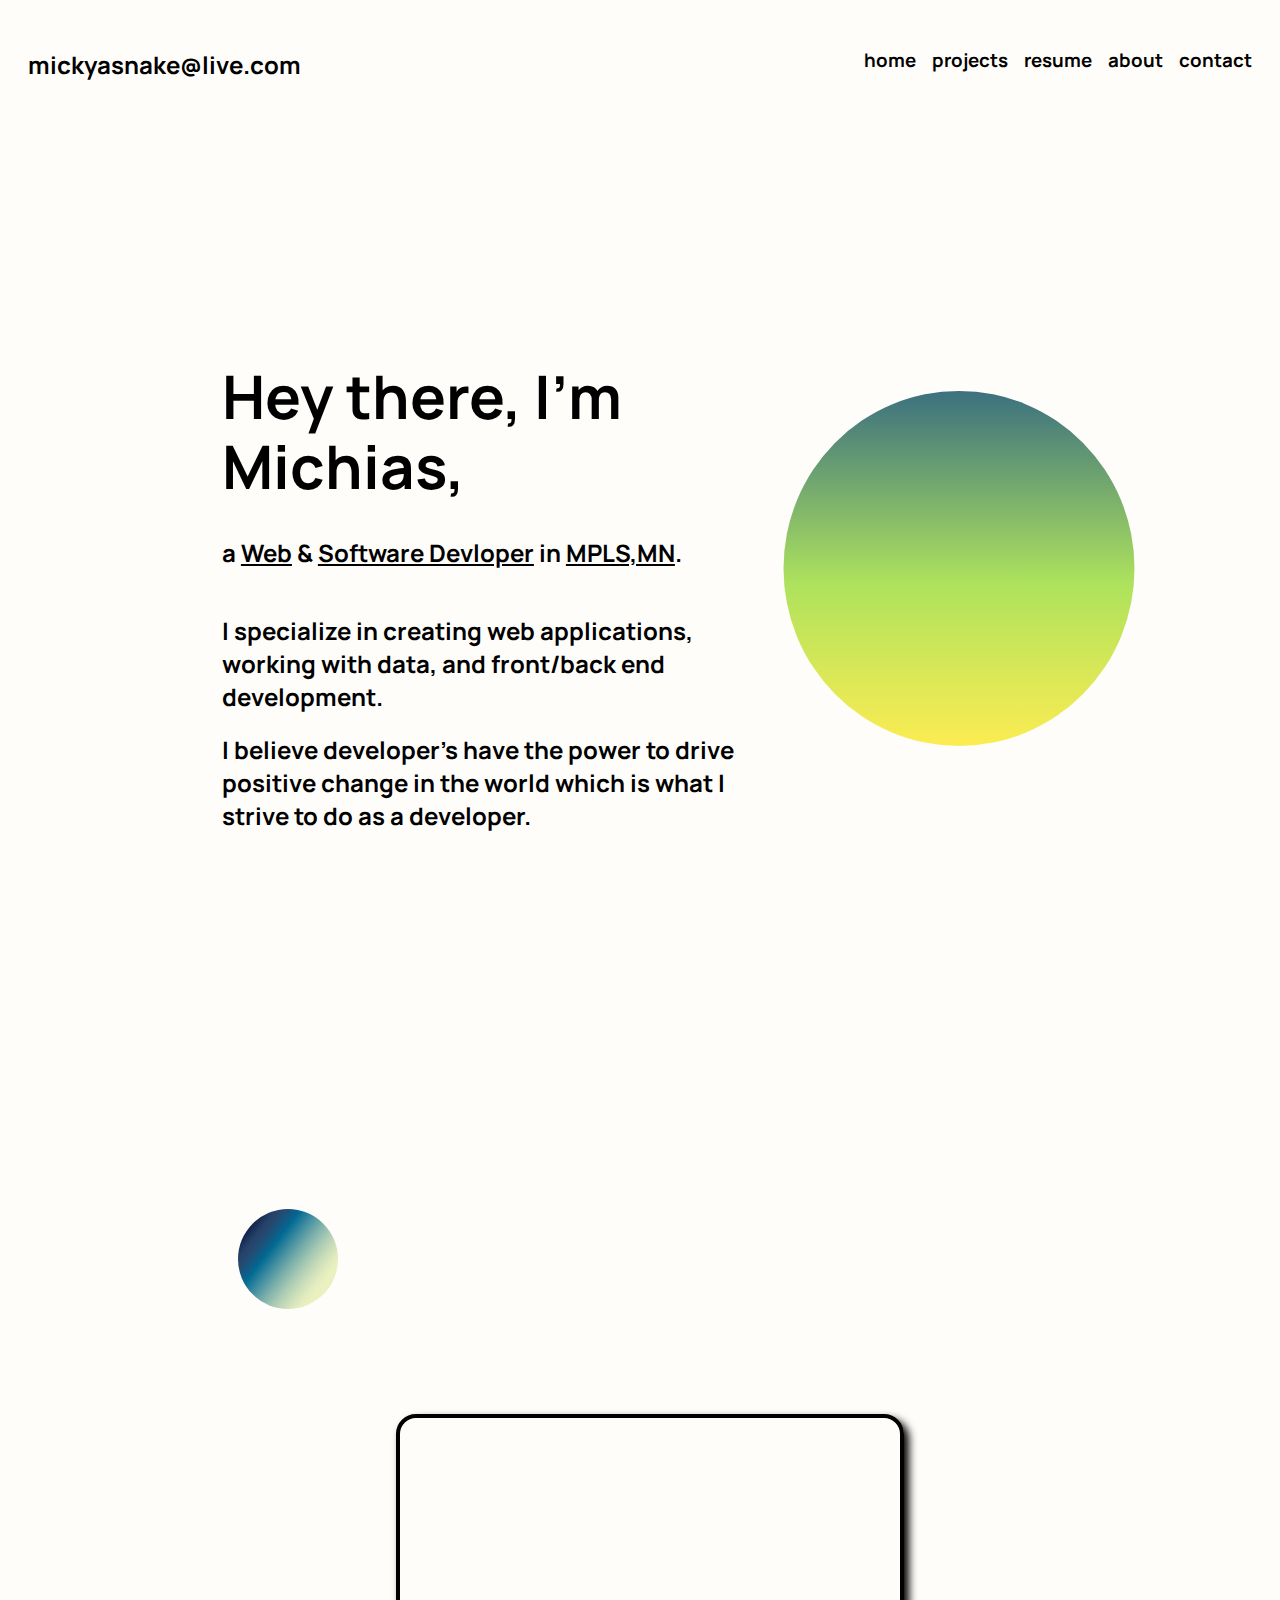
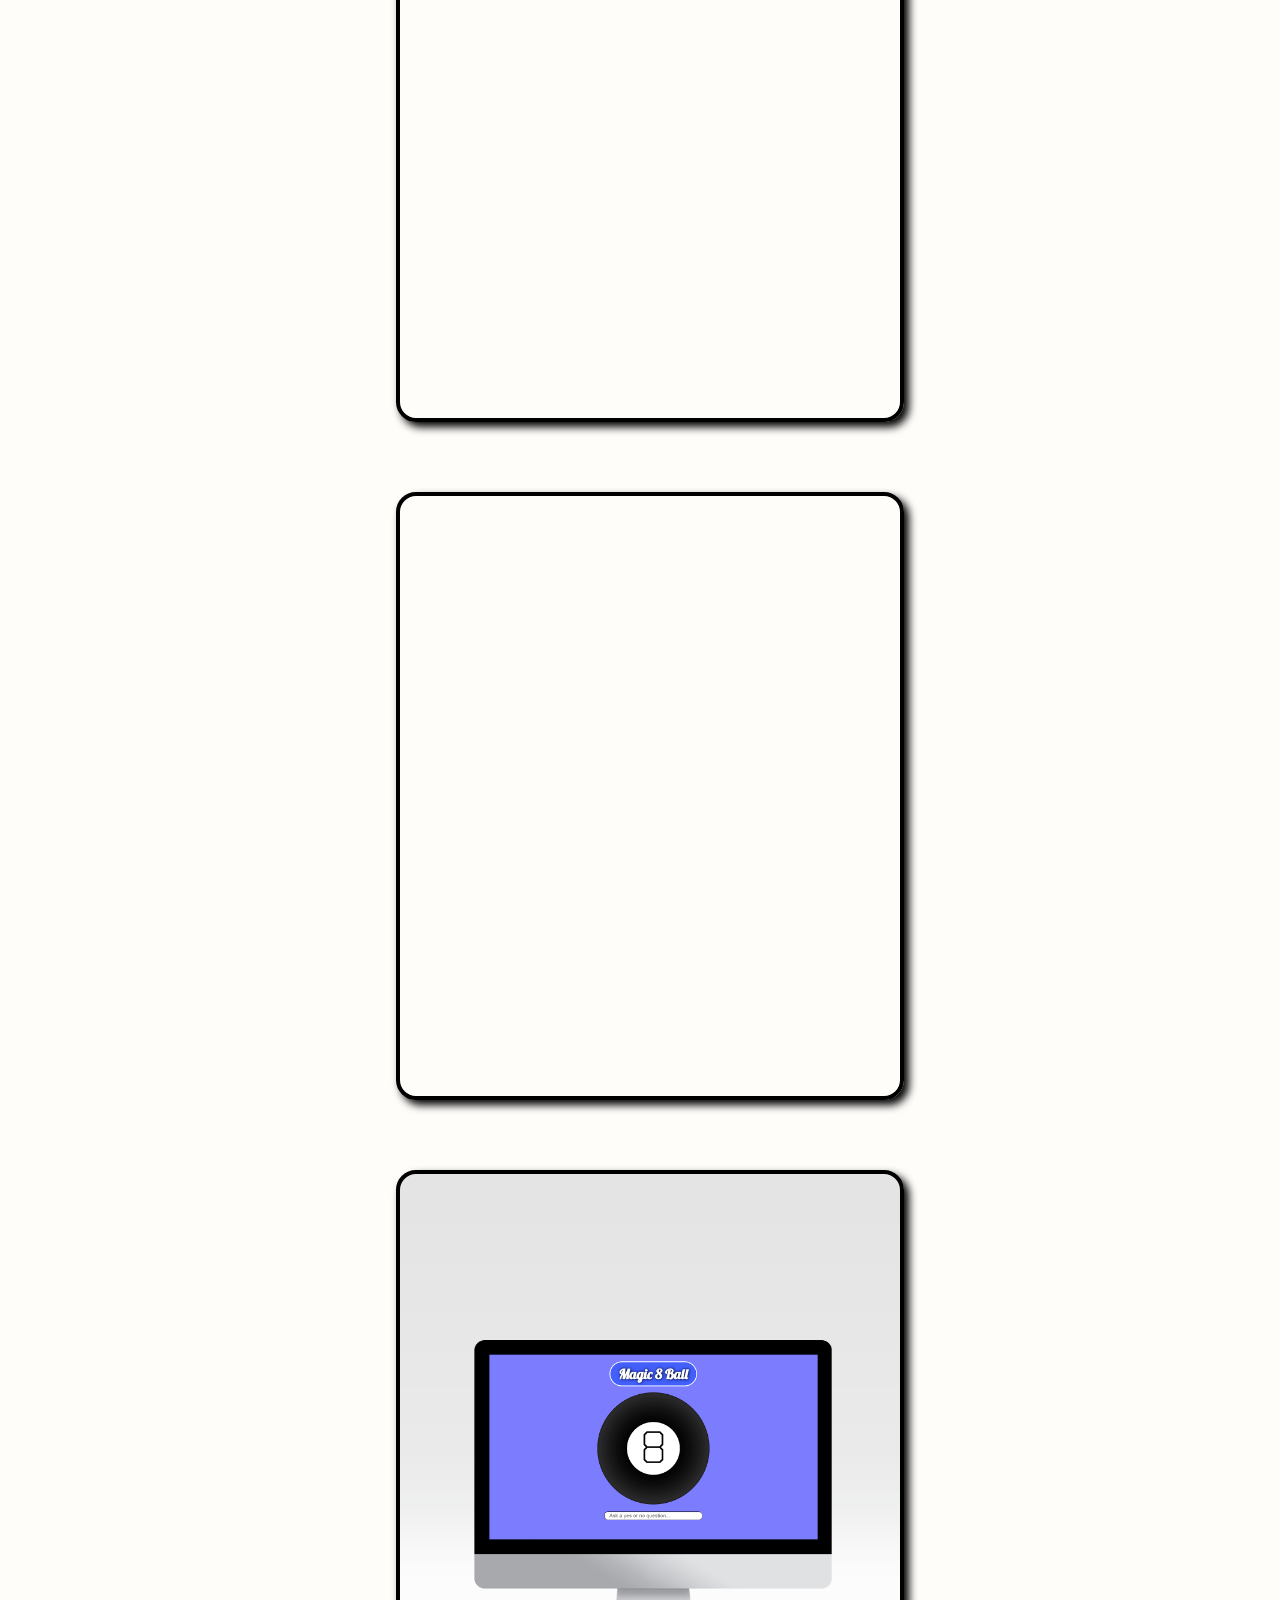
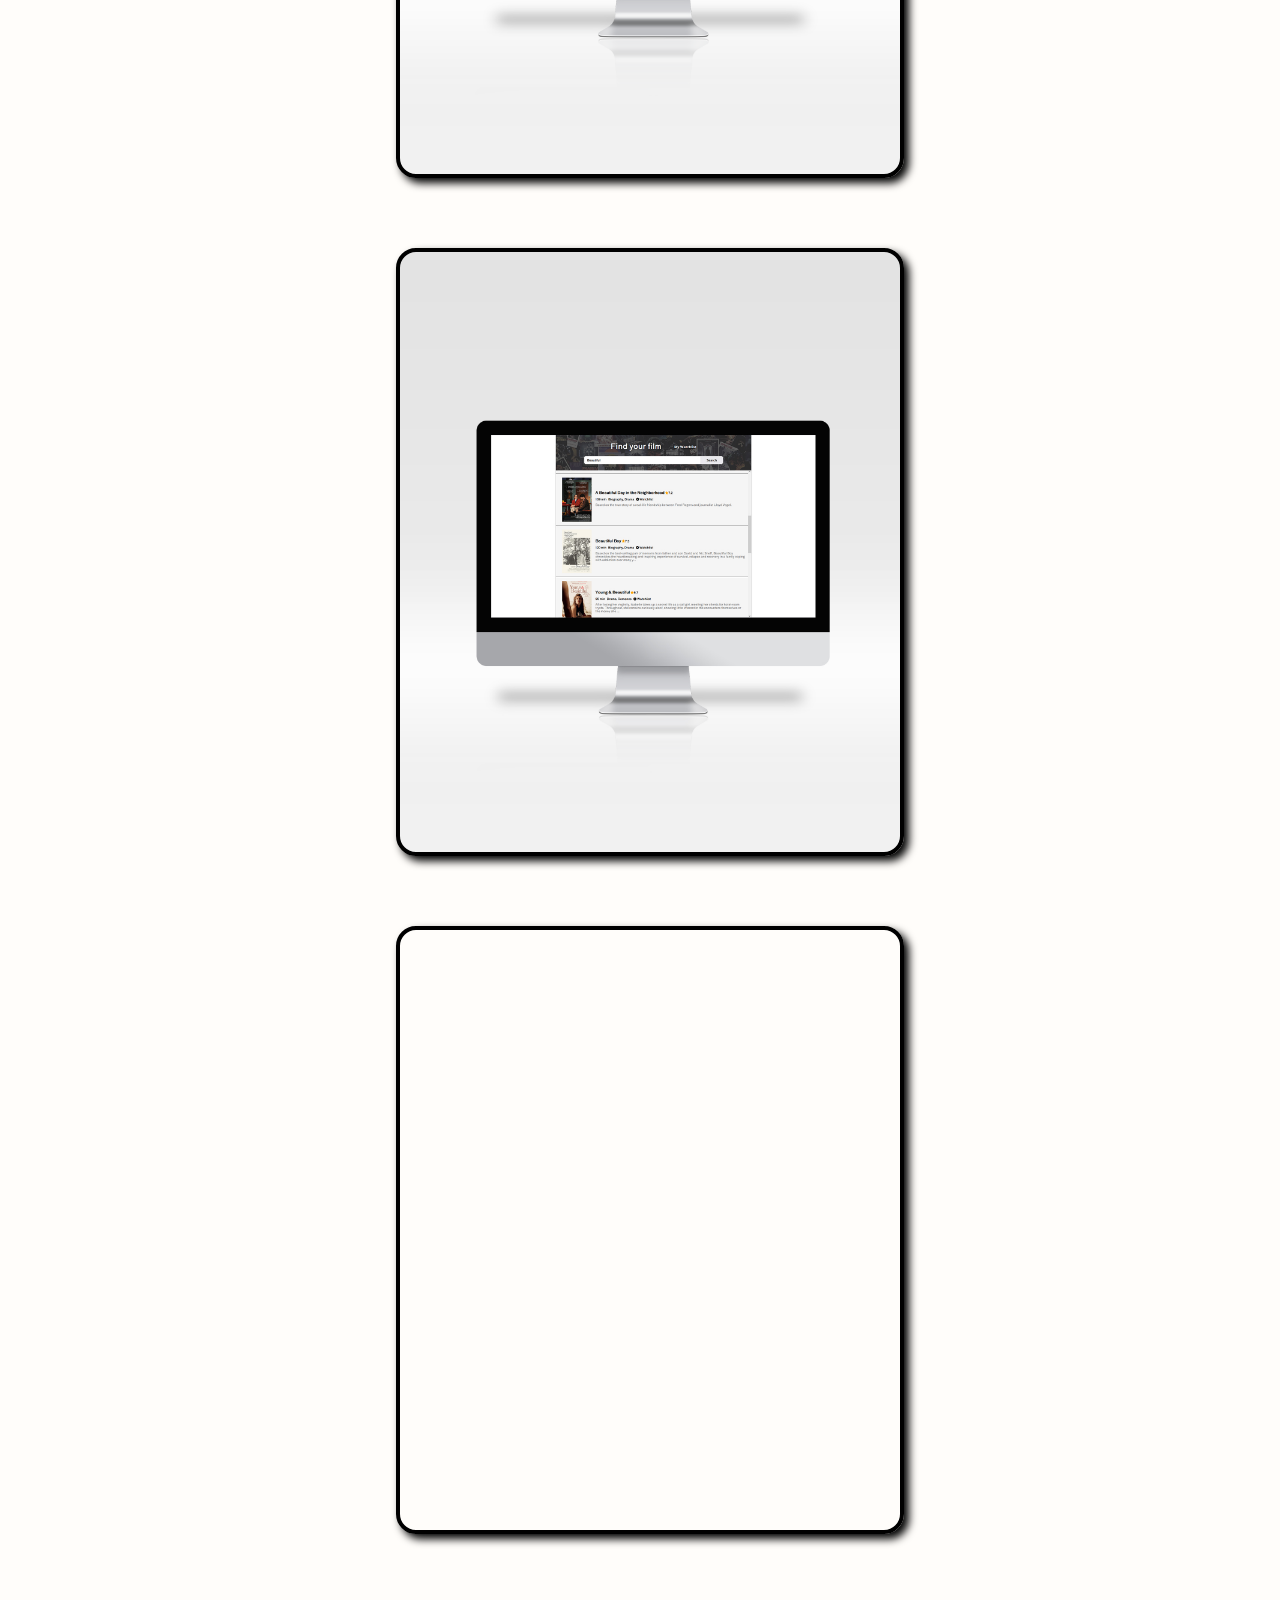
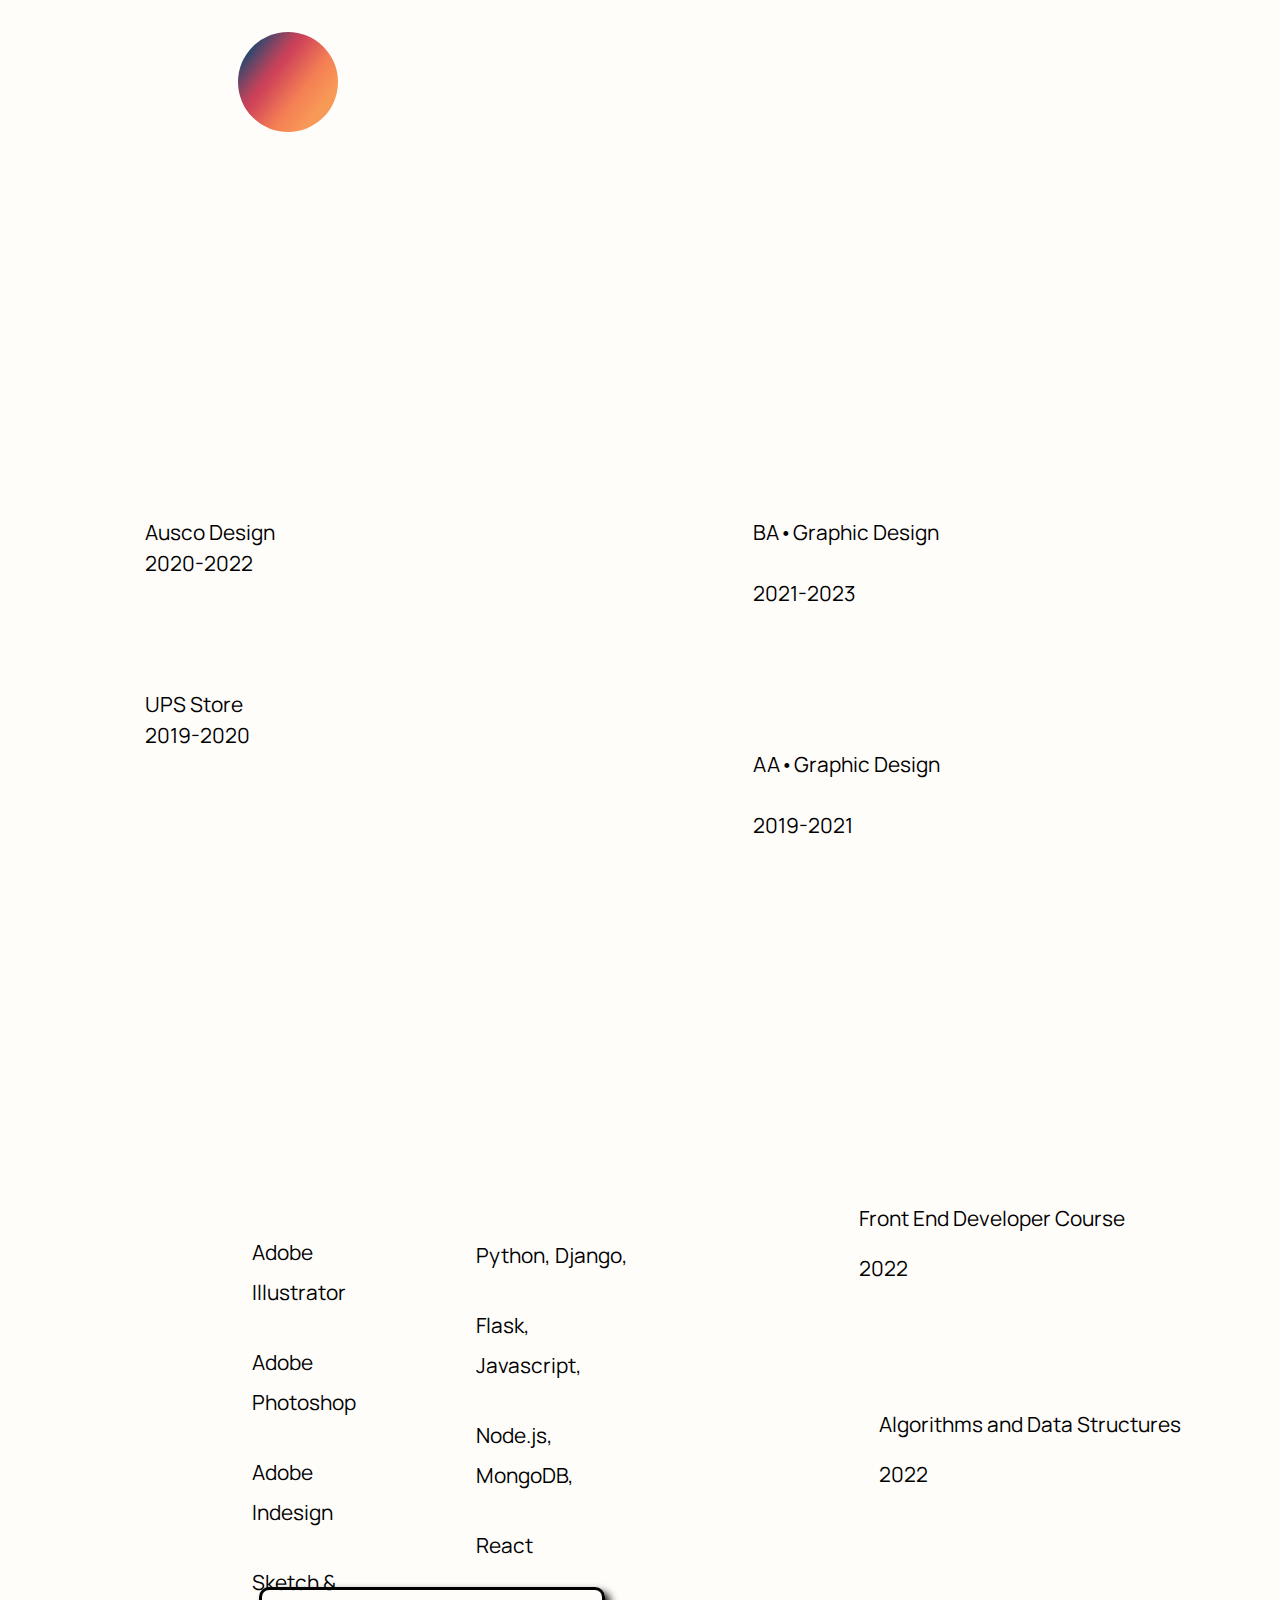
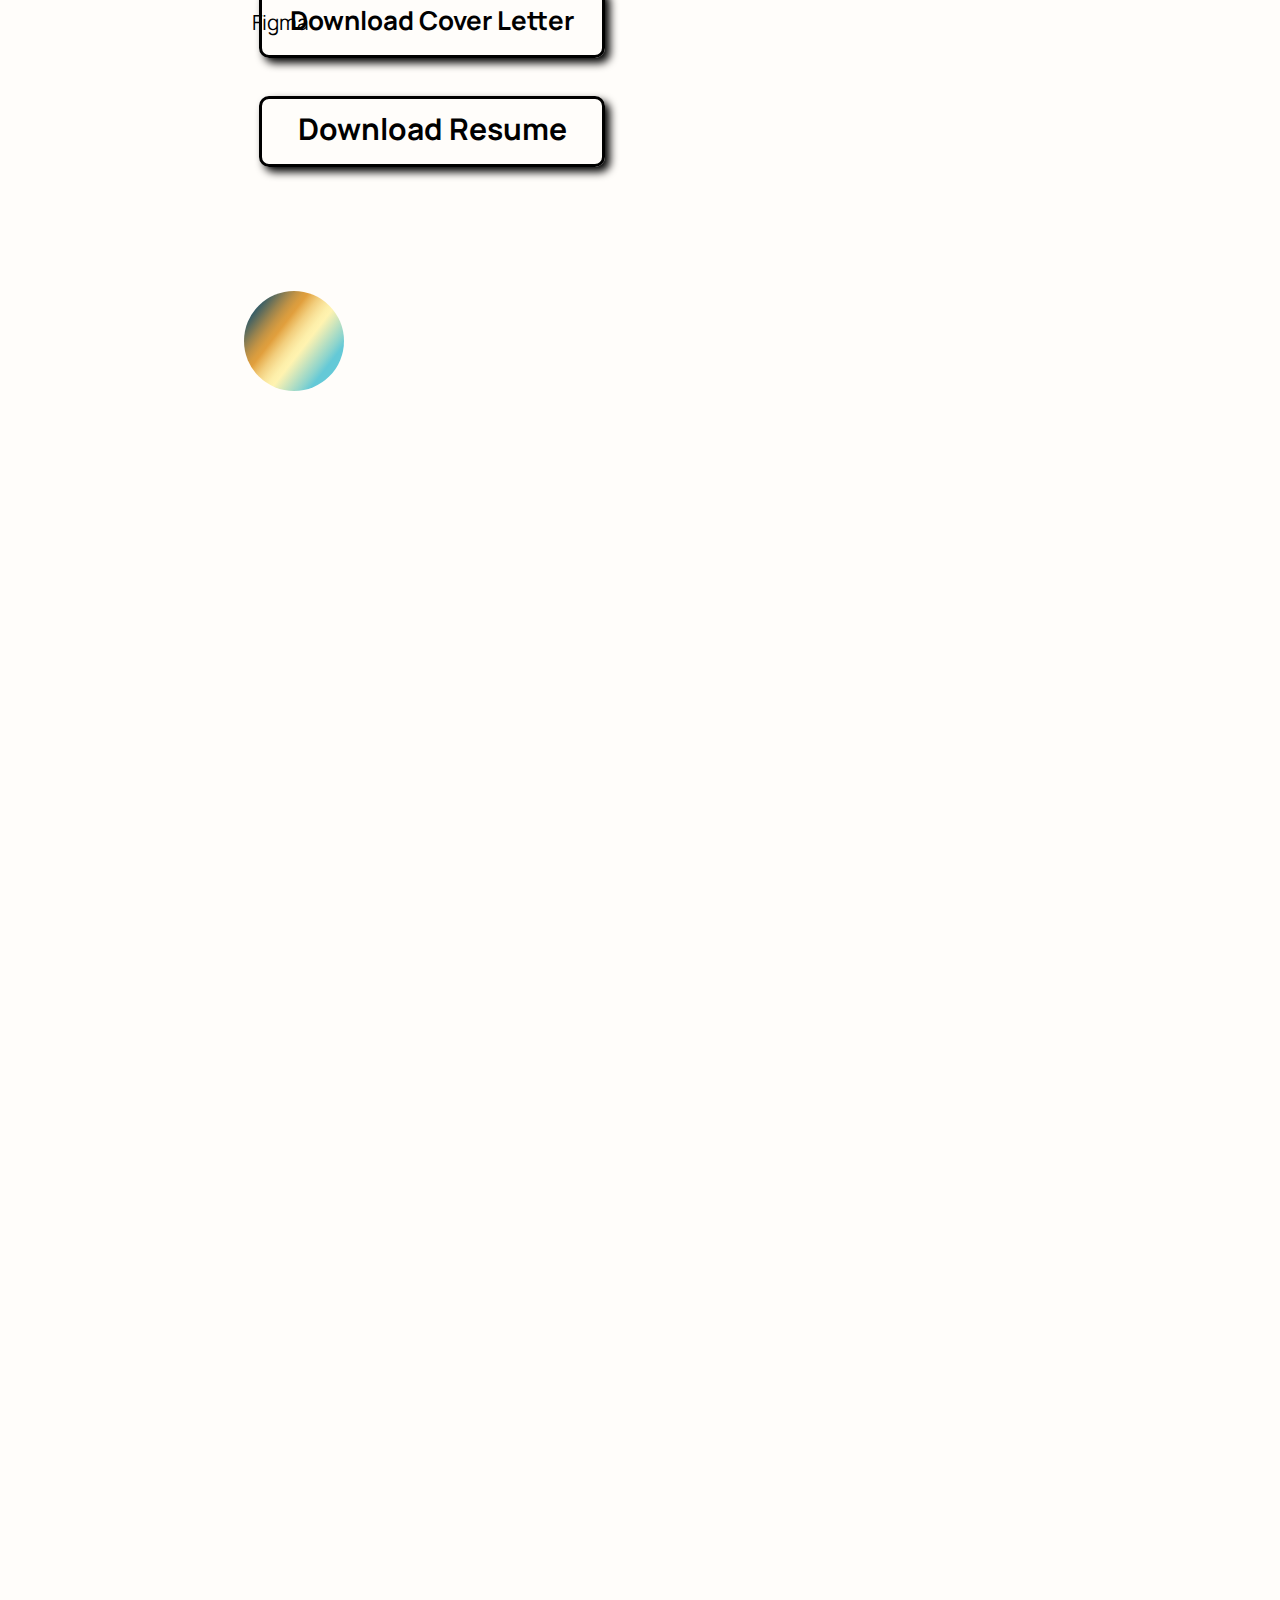
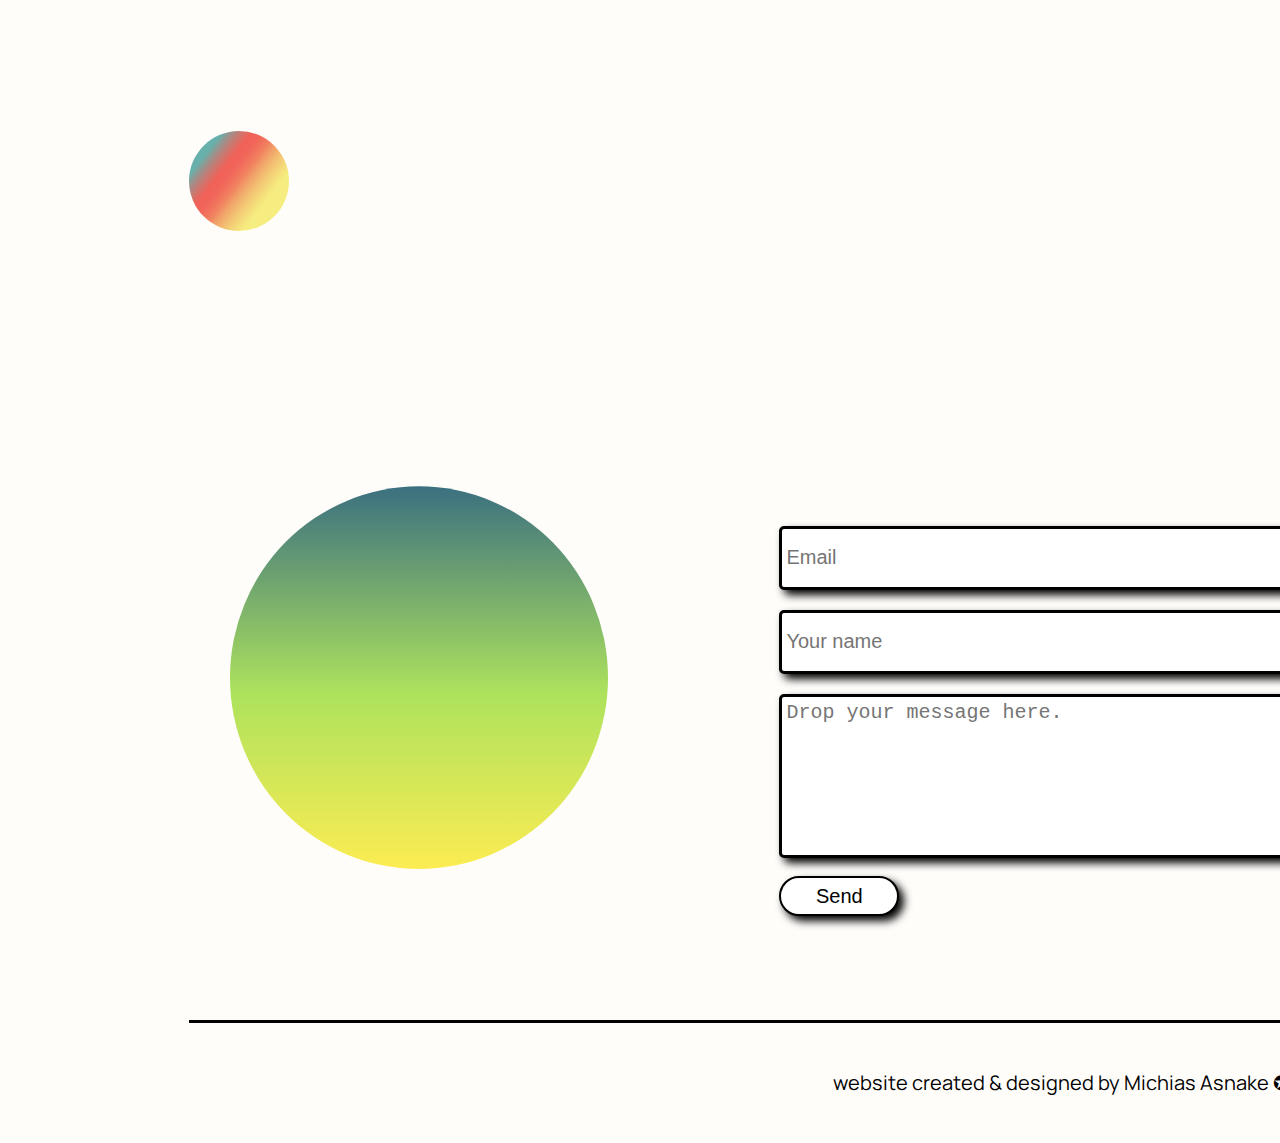
==== index.html @ 0df77799 "Update index.html" ====
<!doctype html>
<html>
    <head>
        <title></title>
        <link rel="stylesheet" href="index.css">
        <link rel="preconnect" href="https://fonts.googleapis.com">
        <meta name="viewport" content="width=device-width, initial-scale=1">
<link rel="preconnect" href="https://fonts.gstatic.com" crossorigin>
<link href="https://fonts.googleapis.com/css2?family=Manrope:wght@200;300;400;500;600;700;800&display=swap" rel="stylesheet"> 
<link href="https://fonts.googleapis.com/icon?family=Material+Icons" rel="stylesheet">

    </head>
    <body>
    <header style="gap: 200px;">
        <h2 class="title">mickyasnake@live.com</h2>
       
        <div class="navBar">
            <a class="menuItem" href="index.html"><h3>home</h3></a>
            <a class="menuItem" href="#cardTitle"><h3>projects</h3></a>
            <a class="menuItem" href="#cardTitle2"><h3>resume</h3></a>
            <a class="menuItem" href="#aboutMe"><h3>about</h3></a>
            <a class="menuItem" href="#contactDiv"><h3>contact</h3></a>
        </div>
        
    </header>
   

    <div class="cardDiv">
    <div class="mainCard" data-scroll>
      
        <div>
            
        <h1>Hey there, I'm Michias,</h1>
            <h2> a <u>Web</u> & <u>Software Devloper</u> in <u>MPLS,MN</u>.</h2>
    </div>
    <div id="mainCardP">
        <h2> I specialize in creating web applications, working with data, and
            front/back end development.
        </h2>
        <h2> I believe developer's have the power to drive positive change 
            in the world which is what I strive to do as a developer.   </h2>
    </div>
    </div>
    <div>
        <img src="images/Untitled-1.svg" id="mainImg">
    </div>
</div>

<div>
    <img src="images/j.svg" id="swImg">
    </div>



    <div id="cardTitle">
        
        <h2> Selected Work</h2>
    </div>

    <div class="projectCards">

        <a href="JobsSpot.html">
            <div class="cardFour" style="background-image: url(images/JobsSpot.jpg) ;">
                <h2>JobsSpot</h2>
                <text>2023</text>
            </div>
        </a>
         <a href="Coolors  Site Clone.html">
        <div class="cardFour" style="background-image: url(images/coolor\ home.png) ;">
            <h2>Coolors Site Clone</h2>
            <text>2022</text>
        </div>
    </a>
         <a href="Magic 8 Ball.html">
        <div class="cardFour" style="background-image: url(images/OS971A1.png) ; ">
            <h2>Magic 8-Ball</h2>
            <text>2022</text>
        </div>
    </a> 
  <a href="Movie Watchlist.html">
        <div class="cardFour" style="background-image: url(images/moviewatchlist.jpg) ;">
            <h2>Movie Watchlist</h2>
            <text>2022</text>
        </div>
    </a>
        <a href="Youtube Site Clone.html">
        <div class="cardFour" style="background-image: url(images/ipad\ iphone.png);background-position:-175px; ;">
            <h2>Youtube Site Clone</h2>
            <text>2022</text>
        </div>
        </a>
    </div>

    <div class="resumePadding">
        <img src="images/f.svg" id="rImg">
        </div>
    
    <div id="cardTitle2">
        <h2>Resume</h2>
    </div>

    <div class="flexBox">
    <div class="workEx">
        <h2 id="resumeTitle">Work Experience</h2>
        <p>Graphic Designer</p>
        <small>Ausco Design</small>
        <br>
        
        <small>2020-2022</small>
        <br>
        <br>
        <p>Graphic Designer</p>
        <small>UPS Store</small>
        <br>
        
        <small>2019-2020</small>
  </div>

    <div class="education">
        <h2 id="resumeTitle">Education</h2>
        <p>St Cloud State University</p>
        <small>BA•Graphic Design</small>
        <br>
        <br>
        <small>2021-2023</small>
        <br>
        <br>
        <div id="mplstitle"></div>
        <p>Minneapolis Community & Technical College</p>
        <small>AA•Graphic Design</small>
        <br>
        <br>
        <small>2019-2021</small>
    </div>
</div>
    
<div class="flexBox2">
    <div class="design">
        <h2>Skills</h2>
            <p>Design</p>
            <small>Adobe Illustrator</small>
            <small>Adobe Photoshop</small>
            <small>Adobe Indesign</small>
            <small>Sketch & Figma</small>      
    </div>
    <div class="development">
        
            <p>Development</p>
            <small>Python, Django,</small>
            <small>Flask, Javascript,</small>
            <small>Node.js, MongoDB,</small>
            <small>React</small>
    </div>
    <div class="onlineCourses">
        <div class="design-two">
            <h2>Online Courses</h2>
            <div id="padding">
            <p>Scrimba</p>
        </div>
            <small>Front End Developer Course</small>
            <small>2022</small>
           
    </div>
    <div class="onlineCourses">
        <div class="design-three">
            <div id="padding">
            <p>freeCodeCamp</p>
        </div>
            <small>Algorithms and Data Structures</small>
            <small>2022</small>
           
    </div>

    <div class="downloadFlexbox">
        <div>
    <a href="/images/MichiasAsnake__Resume.pdf" download="Michias_Asnake_Resume">
    <div id="downloadResume">Download Resume</div>
</div>
<div>
    <a href="/images/Michias Asnake - Cover Letter.pdf" download="Michias_Asnake_CoverLetter">
        <div id="downloadResume" style="font-size: 26px;">Download Cover Letter</div>
    </div>
    </div>
</div>



<div id="aboutMe">
    <div>
        
    <h2 id="cardTitle4">About Me</h2>
    <img src="images/k.svg" id="amImg" >
    <br>
    </div>
    <div>
        <p>Who am I?</p>
        <text>My name is Michias Asnake, I am a Developer based in MN.
            I have a A.A. in Graphic Design and will be graduating with a B.A. in Graphic Design in 
            April of 2023.</text>
    </div>
    <br>
    <br>
    <div>
        <p>What do I do?</p>
        <text> My expertise lies in creating dynamic web applications, 
            utilizing and creating data structures, and my ability to learn and apply information quickly. I am always
            exploring unique ways to solve problems and apply new technologies. 
        </text>
    </div>
    <br>
    <br>
    <div>
        <p>What am I passionate about?</p>
        <text>My passions are contrubuting to applications in order to enhance user experience and make
            fun, responsive applications. I enjoy being creative and applying my skills to help individuals 
            and businesses create unique solutions. When it comes to programming, I am always excited to learn
            more so that I can enable myself to do more and dream bigger. 
        </text>
    </div>
    </div>



    <div class="contact">

    
        <img src="images/jh.svg" id="cImg">
            <h2 id="cardTitle4">Contact</h2>

            <br>
        
        <div>
            <p>Intrested in working together?</p>
            <p>Any questions? Fill out the form here.</p>
        </div>
    </div>

   


    <div id="contactDiv">

<div>
    <img src="images/Untitled-1.svg" id="formImg">
</div>

<div class="contacts">
     <form action="https://formsubmit.co/mickyasnake@live.com" method="POST">
       
      <div>
          <input type="email" placeholder="Email" name="email" style="box-shadow: 5px 5px 8px  black;" id="formOne" required>
        </div>
      <div>
          <input type="text" placeholder="Your name" name="name" style="box-shadow: 5px 5px 8px  black;" id="formTwo" required>
          <input type="hidden" name="_next" value="">
        </div>
        <div class="input-block textarea">
          <textarea rows="3" type="text" class="form-control" name="message" style="box-shadow: 5px 5px 8px  black;" placeholder="Drop your message here."
          id="formThree" required></textarea>
      </div>
      <div>
        <button class="square-button" style="cursor:pointer;">Send</button>
      </div>
    </form>
</div>
</div>

<footer class="lines" style="font-size:20px">
    <br>
    website created & designed by Michias Asnake ✪ 2022
  <br>
    <br>
</footer>
        <script src="index.js"></script>
    </body>
</html>
---- index.css ----
body{
    font-family: 'Manrope', sans-serif;
    scroll-behavior: smooth;
    background-color: rgb(255, 253, 250);
}

  /* text scroll */

  p{
    font-weight: bold;
  }

/*navbar*/
header{
    display: flex;
    justify-content: space-between;
    padding: 20px;
}
.navBar{
    
    display: flex;
    gap: 1em;
      }
      
h3:hover{
    cursor: pointer;
    color:  rgb(202, 202, 202);;
}

html {
    scroll-behavior: smooth;
  }

/*landingCard*/

.mainCard{
    text-align:left;
    margin:  200px 0 0 28%;
}
.cardDiv{
    display: flex;
    justify-content: left;
    margin-right: 500px;
}

#mainImg{
    width: 650px;
    margin: 200px 0px 0 -100px;
}

h1{
    font-size:  80px;
    line-height: 70px;
    margin-bottom: 35px;  
}

#mainCardP{
    margin-top: 45px;
    width: 40vw;
    word-wrap: break-word;
}

/* Selected Work */

#cardTitle{
    display: grid;
    justify-content: left;
    text-align:center;
    margin: 300px 0 -300px 20.3%;
    font-size: 40px;
    height: 150px;
}

.projectCards{
    display: grid;
    justify-items: center;
    margin: 300px ;
    gap: 30px;
    grid-template-columns: 1fr 1fr;
  
}

  .cardFour{
    border: 4px solid rgb(0, 0, 0);
    width: 400px;
    height: 540px;
    padding: 30px 50px ;
    font-size: 25px;
    text-shadow: 0 0 5px whitesmoke;
    border-radius: 20px;
    margin: 40px -20px 0 0;
    line-height: 16px;
    box-shadow: 5px 5px 8px  black;
    background-image: url("images/ddf.png");
    background-size: cover;
    background-repeat: no-repeat;
    background-position: center;
    background-position-x:  -120px;
    background-position-y:  0px;
    transition: margin 0.2s ease; 
}

.cardFour:hover {
    margin-top: -10px;
  }

text{
    font-size: 26px;
}

/* Resume */

#cardTitle2{
    display: grid;
    justify-content: left;
    text-align:left;
    margin: -200px 0 0px 20.5%;
    font-size: 45px;
    height: 150px;
   
}

.resume{
    display: grid;
    justify-items: center;
    gap: 60px;
    grid-template-columns: 1fr 1fr;
    font-weight: normal;
    width: 30vw;
}

.flexBox{
    display: flex;
   justify-content: center;
   gap: 200px;
   margin:  0 0 0 -190px;
   
}

.flexBox2{
    display: flex;
    margin-left: 10.5vw;
   gap : 90px;
   margin-top: 50px;
   
}

.workEx,.education{
    width: 450px;
    height: 540px;
    padding: 30px 50px;
    font-size: 25px;
    border-radius: 20px;
    margin: 40px -200px 0px 4%;
    line-height: 30px;
   
}

.design{

    display: flex;
    flex-direction: column;
    width: 700px;
    height: 540px;
    padding: 30px 80px;
    font-size: 25px;
    margin: 75px 0 0 30px;
    border-radius: 20px;
    gap: 30px;
    line-height: 40px;

}
.development{
    display: flex;
    flex-direction: column;
    width: 450px;
    height: 540px;
    padding: 30px 50px;
    margin: 210px 0 0 -100px ;
    font-size: 25px;
    border-radius: 20px;
    gap: 30px;
    line-height: 40px;
}

.onlineCourses{
    
    width: 500px;
    height: 500px;
    font-size: 30px;
    border-radius: 20px;
    line-height: 40px;
    margin: 8px 420px 350px 0;
}

#resumeTitle{
    line-height: 150px;
margin-bottom: 0px;
font-weight: 800;
}

#padding{
    margin: 28px 0 -20px;
    font-weight: bold;
}
.design-two{
    
    display: flex;
    flex-direction: column;
    width: 450px;
    height: 540px;
    padding: 30px 50px;
    font-size: 25px;
    margin: 75px 0 0 30px;
    border-radius: 20px;
    gap: 30px;
    line-height: 20px;

}

.design-three{
    display: flex;
    flex-direction: column;
    width: 450px;
    height: 540px;
    padding: 30px 50px;
    font-size: 25px;
    margin: -290px 50px 0 50px;
    border-radius: 20px;
    gap: 30px;
    line-height: 20px;
    
}

#downloadResume{
    display: flex;
    border:  3px solid black;
    margin: -180px 0 0 -520px;
    width: 320px;
    box-shadow: 5px 5px 8px  black;
    border-radius: 10px;
    padding: 10px;
    font-size: 30px;
    height: 45px;
    font-weight: bolder;
    justify-content: center;
}

#downloadResume:hover{
    background-color: rgb(205, 202, 202);
    cursor: pointer;
    color: white;
}

/* About Me */

#aboutMe{
display: flex;
flex-direction: column;
justify-content: flex-start;
position: relative;
margin: -250px 0 0 -510px;
width: 50vw;
}

#cardTitle4{
    font-size: 60px;
    position: absolute;
}

/*Contact*/

.contact{
margin: 200px 0 0 -560px;

display: flex;
flex-direction: column;

width: 50vw;
}

#formImg{
    width: 700px;
    margin: -50px 0 0 -710px;

}

#contactDiv{
    display: flex;
margin: 20px 0 0 0;
}

#formOne{
    width: 500px;
    height: 50px;
    margin-bottom: 20px;
    margin-top: 65px;
    border: 3px solid;
    font-size: 20px;
    padding: 4px;
    border-radius: 5px;
}

#formTwo{
    width: 500px;
    height: 50px;
    margin-bottom: 20px;
    border: 3px solid;
    font-size: 20px;
    padding: 4px;
    border-radius: 5px;
}

#formThree{
    width: 500px;
    height: 150px;
    margin-bottom: 5px;
    border: 3px solid;
    font-size: 20px;
    padding: 4px;
    border-radius: 5px;
}

.square-button{
    width:120px;
    height: 40px;
    background-color: white;
    border-radius: 20px;
    border: 2px solid black;
    font-size: 20px;
    box-shadow: 5px 5px 8px  black;
}

.square-button:hover{
    background-color: rgb(205, 202, 202);
    cursor: pointer;
    color:white;
}

.line{
    width: 1300px;
    border-top: solid 3px;
   display: flex;
   margin: 0 auto;
   justify-content: flex-end;
}

.headerImg{
    display: flex;
width: 70%;
justify-content: center;
}
/* Blog It */

.headerDisplay{
    width: 100%;
    height: 700px;
    background-size: cover;
    background-position-y: -350px;
    background-repeat: no-repeat;
}
.one{
    background-image: url("images/iPhone\ XR\ Isometric.jpg");
}

.blogIt{
    display: flex;
    flex-direction: column;
    width: 70%;
   margin: 0 auto;
}
/* World Live */

.two{
    background-image: url("images/Michias\ Asnake\ _\ Final\ stationary\ System.jpg");
}

/* Magic 8 Ball */

.three{
    background-image: url("images/OS971A1.jpg");
}

i:hover{
    color: orange;
    cursor: pointer;
}

.header-text{
    display: flex;
}

/* Unit Converter */

.four{
    background-image: url("images/ddf.png");
}

/* Coolors */

.five{
    background-image: url("images/coolor\ home.png");
}

.seven{
    background-image: url("images/ipad\ iphone.png");   
}

/* Coolors */

.six{
    background-image: url("images/moviewatchlist.jpg");
    background-size:cover;
}


/* Footer */

footer{
    width: 70%;
}

a{
    text-decoration: none;
    color: black;
}
.lines{
    margin: 100px -590px;
    border-top: solid 3px;
    display: flex;
    justify-content: flex-end;
    width:1150px;
}

.screenShot{ 
margin: 0 auto;
    width: 30vw;
    height: 500px; 
}

.blogIts{ 
    display: flex;
    flex-wrap: wrap;
    width: 80vw;
    gap: 20px;
    justify-content: center;
    margin: 45px auto; 
}

#swImg{
    width: 100px;
    margin: -440px 18vw ;
}

#rImg{
    width: 100px;
    margin: 48px 18vw ;
}

#amImg{
    width: 100px;
    margin: 15px 0 0 -25px;    
}

#cImg{
    width: 100px;
   margin: 15px 0 0 -30px; 
}

.contactImg{
    
    margin: 100px 0 0 0;
}

.aboutImg{
    width: 500px;
   height: 1px;
    margin: 0px -590px;
}

h1,h2,p,text,h3{
    opacity: 0;
    transform: translateY(50px);
    transition: all 1.2s ease-out;
}
 
.headerVisible {
    opacity: 1;
    transform: translateY(0);
  }
  

/*media queries*/

 /* Extra small devices */
 @media screen and (max-width: 600px) {html

 .projectCards{
    grid-template-columns: 1fr;
    margin: 100px;
 }

 .cardFour{
    width: 200px;
    height: 340px;
    padding: 10px 10px ;
    font-size: 10px;
}

#cardTitle,#cardTitle2{
    margin: 0 auto;
    padding: 20px;
}

#formOne, #formTwo, #formThree{
width: 300px;
}

 }

 /* Small devices*/
 @media screen and (max-width: 1174px) {html 

 .cardFour{
    width: 300px;
    height: 440px;
    font-size: 15px;
}

h1{
    font-size:  60px;
    line-height: 70px;
    margin-bottom: 35px;
    text-align: center;
}

.cardDiv{
    margin-right: 0px;
}

.mainCard{
    text-align:center;
    margin: 100px auto;
    padding: 30px;
}

#mainCardP{
   margin: 5px auto 0px auto;
    text-align: center;
    width: 75%;
    padding: 0 30px; 
}

#cardTitle{
   justify-content: center;
    margin: 0;
}

#cardTitle2{
    text-align: center;
    margin: 50px auto;
    justify-content: center;
    
}
#mainImg{
    display: none;
}

.flexBox{
    flex-direction: column;
   margin:  250px auto 0px auto;
   text-align: left;
   gap: 5px;
   
}

.flexBox2{
    flex-direction: column;
   margin: 100px auto 0px auto;
   gap:0px
}

.design,#padding,.design-three,.design-two,
.development,.workEx,.education,.onlineCourses,
#downloadResume,#aboutMe,.contact{
    flex-direction: column;
    margin: 0px auto 20px auto;
    padding: 0;
    width: 70vw;
    text-align: center;  
}

#aboutMe{
    margin-top: 200px;
    margin-bottom: 100px;
    text-align: center;
}

#contactDiv{
    flex-direction: column;
    }

#cardTitle4{position: relative;}
#amImg{display: none;}
#rImg{display: none;}
#formImg{display: none;}
#cImg{display: none;}
#swImg{display: none;}
}
 
 /* Medium devices */
 @media screen and (max-width: 1706px) {html 
 .projectCards{
    grid-template-columns: 1fr;
    margin: 50px;
 }
#cardTitle,#cardTitle2{
    margin-bottom: 50px;
    font-size: 40px;
}

}
 
 /* Large devices */
 @media screen and (min-width: 1188px) {

 h1{
    font-size:  60px;
    line-height: 70px;
    margin-bottom: 35px;
} 
}
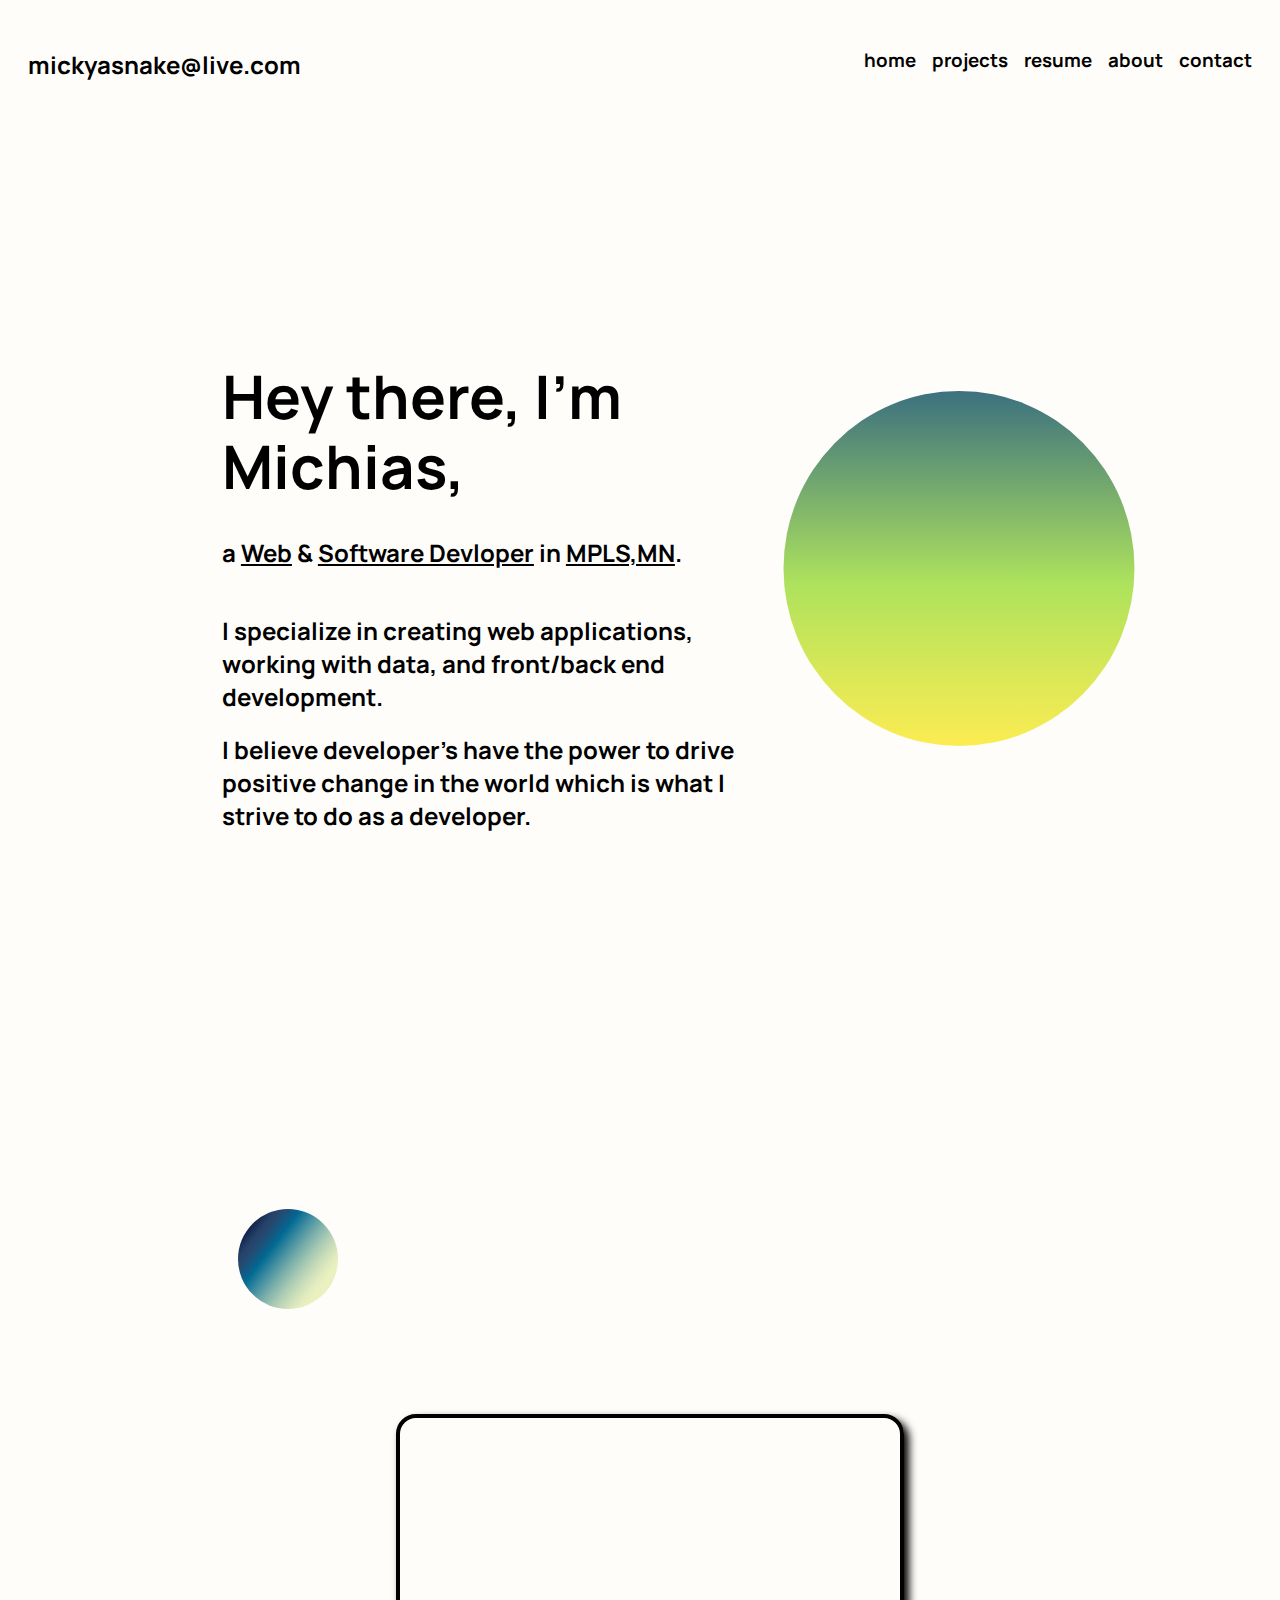
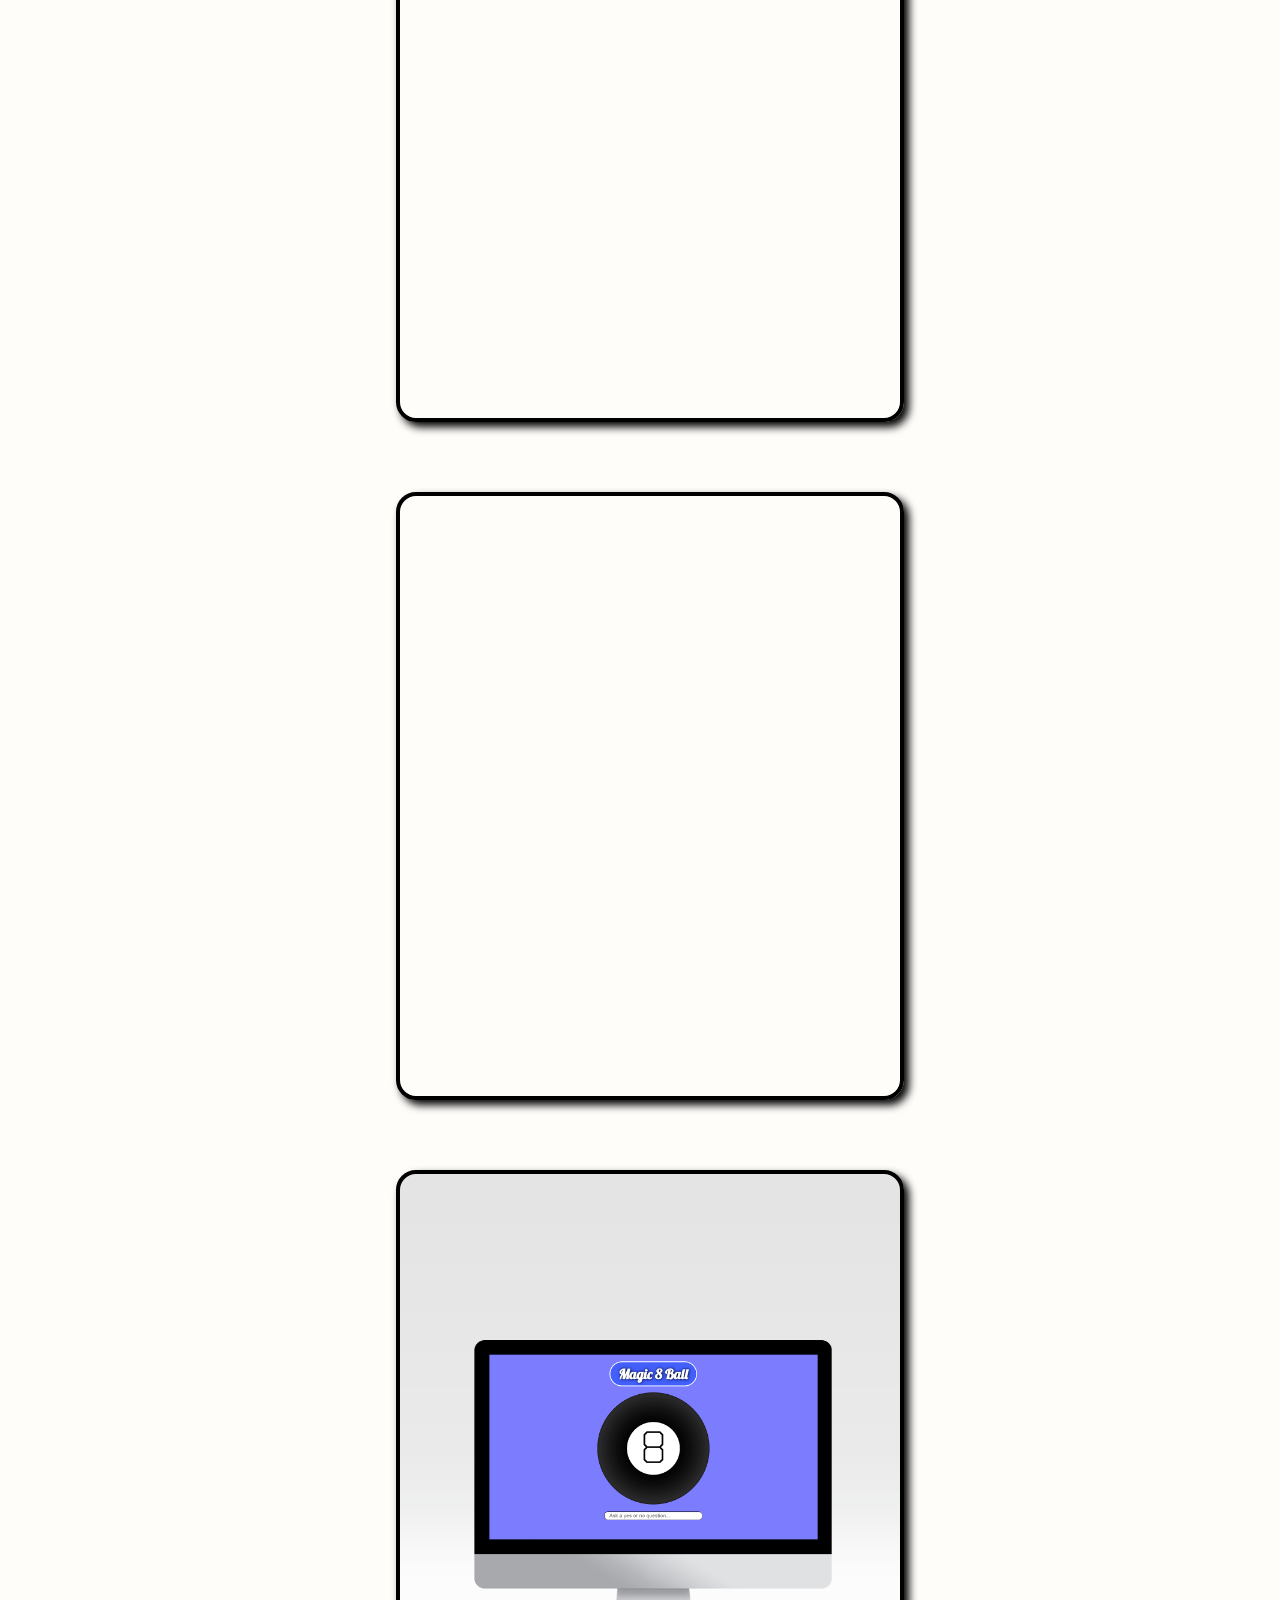
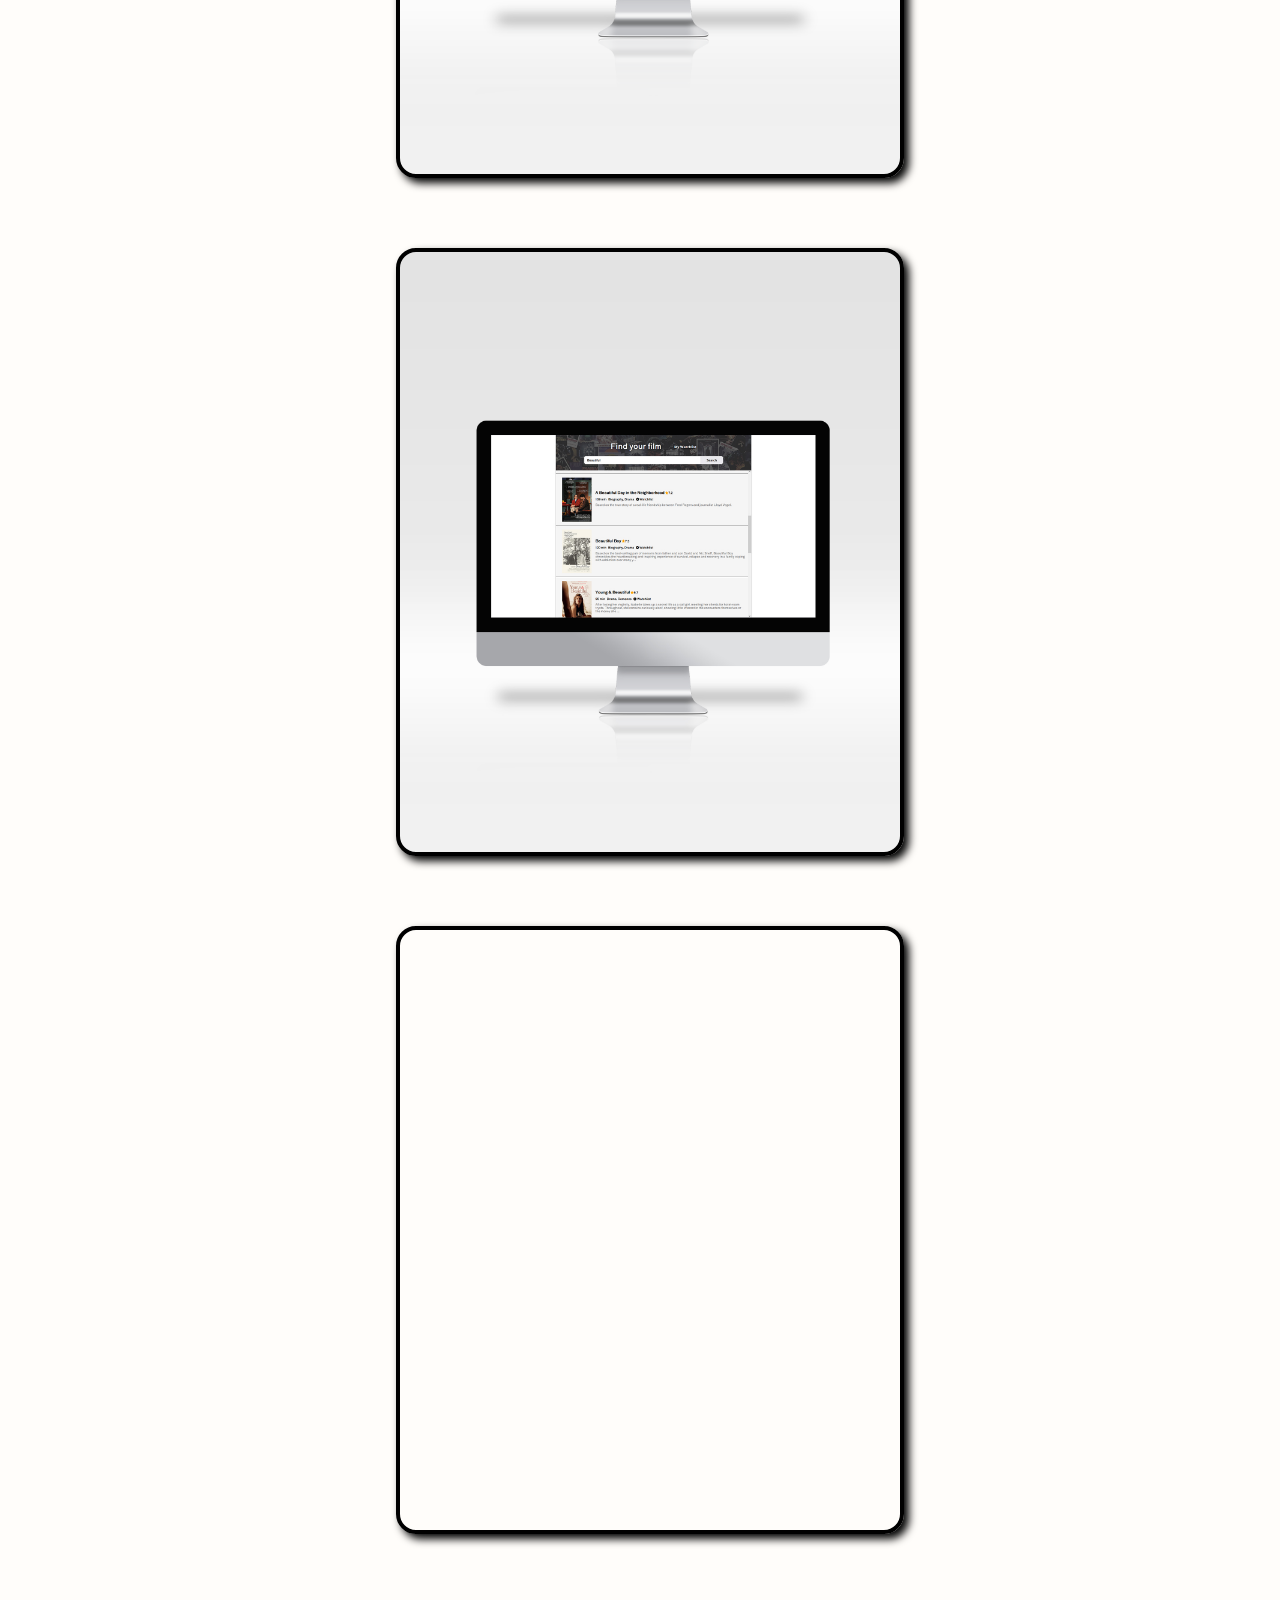
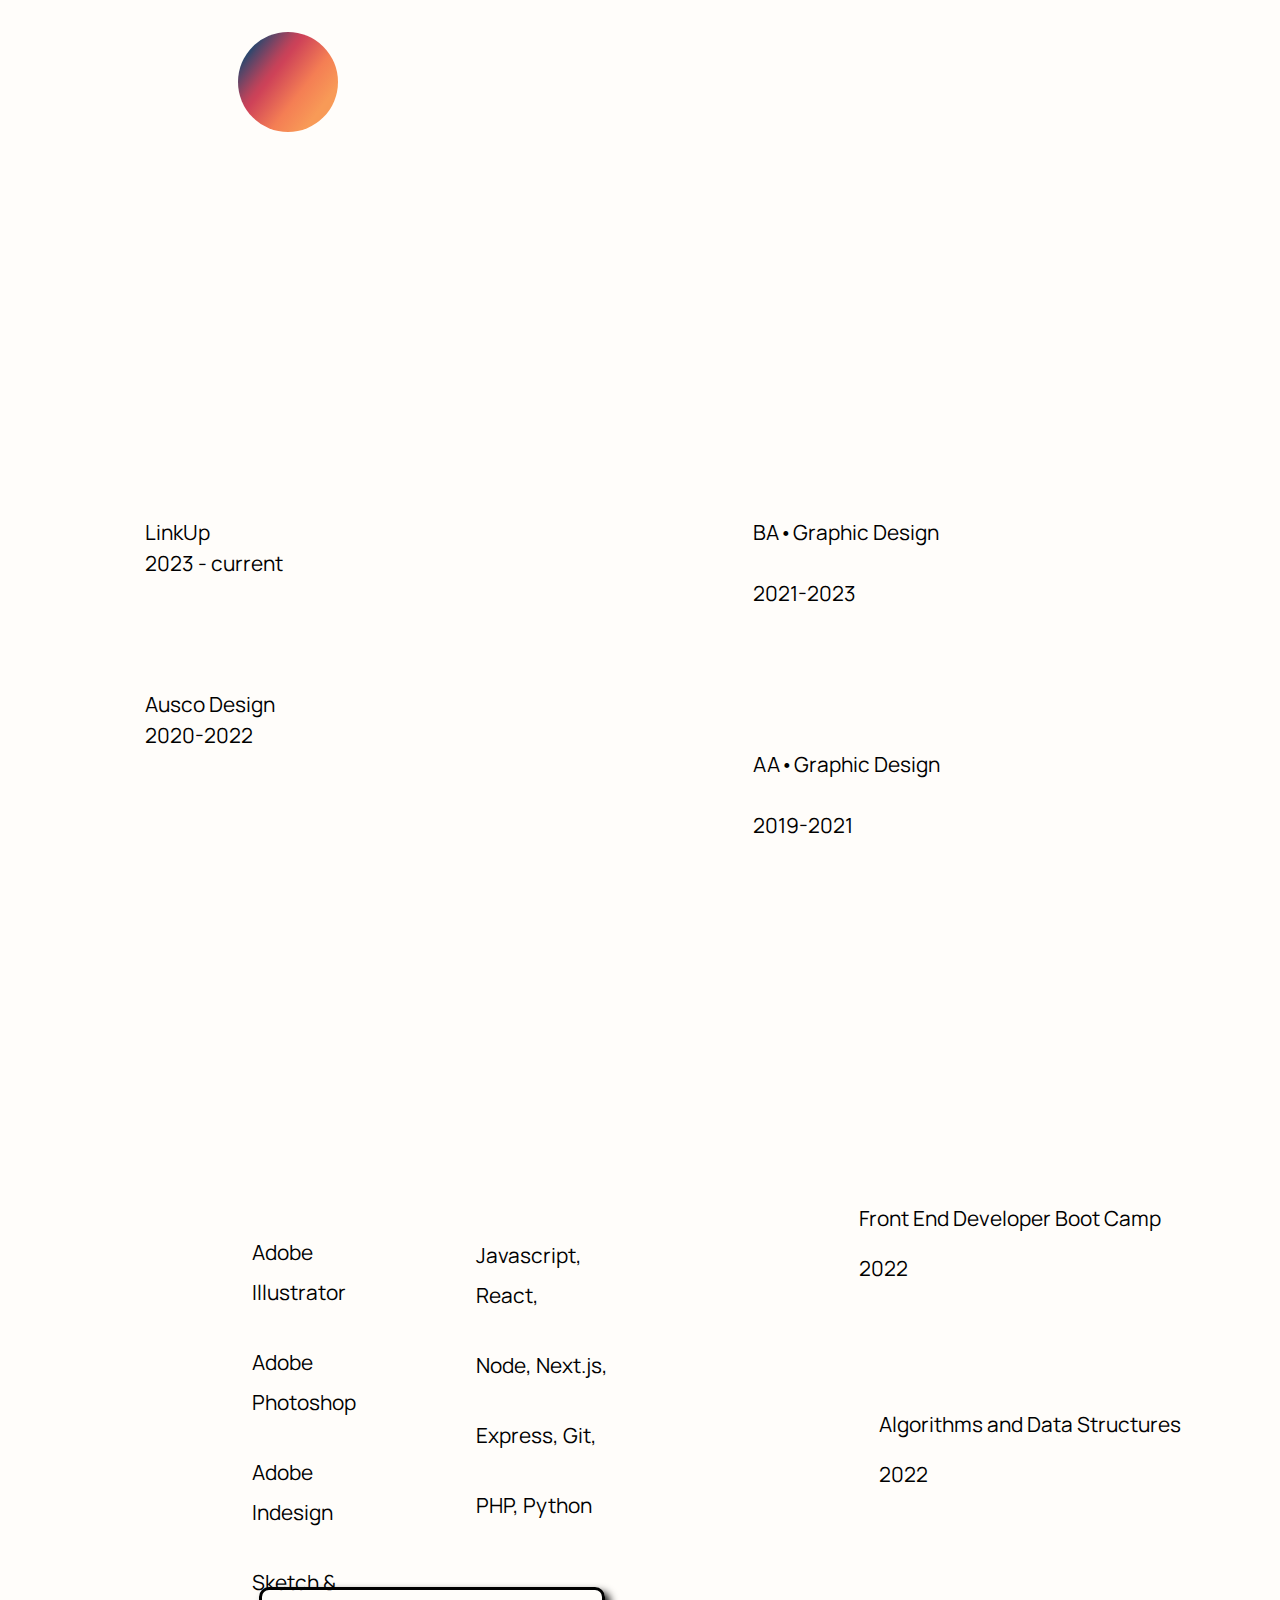
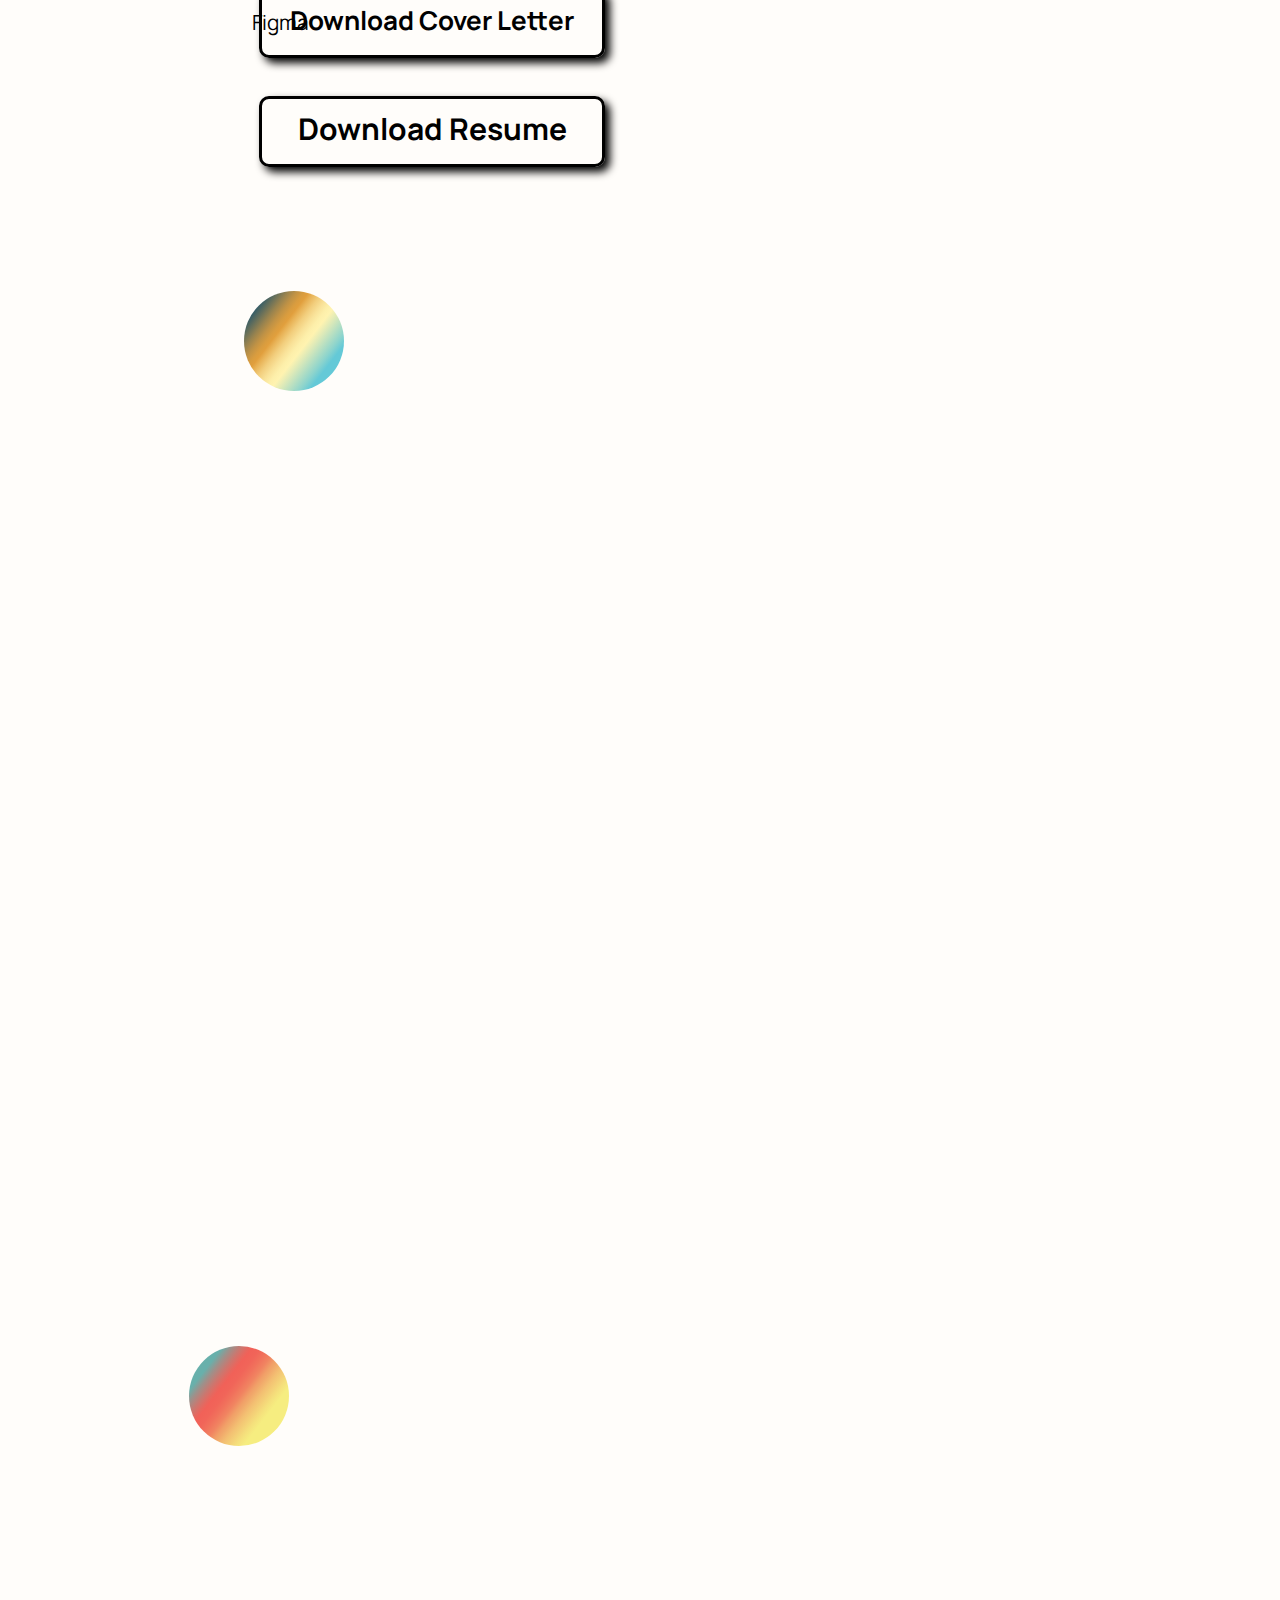
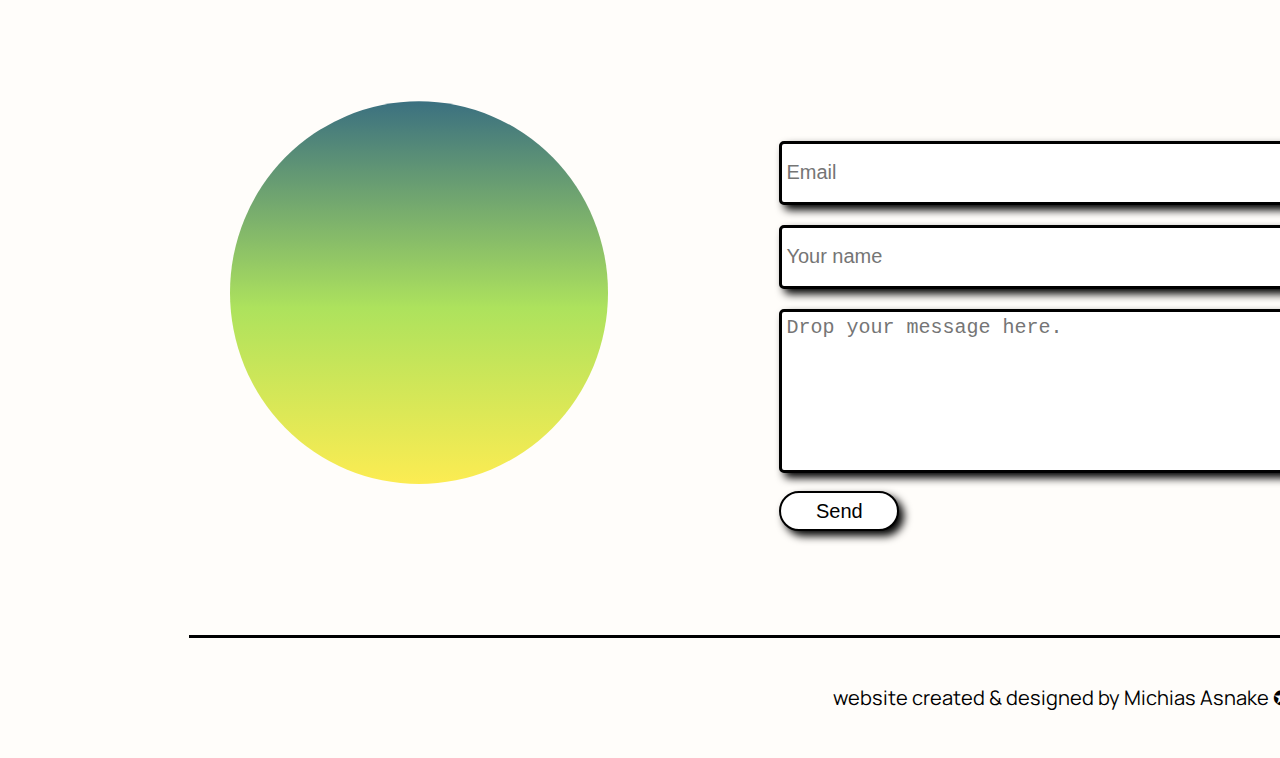
==== commit c8dd74a0: "Update index.html" ====
--- a/index.html
+++ b/index.html
@@ -101,19 +101,19 @@
 
     <div class="flexBox">
     <div class="workEx">
-        <h2 id="resumeTitle">Work Experience</h2>
+        <h2 id="resumeTitle">Recent Work Experience</h2>
+        <p>Software Engineering Internship</p>
+        <small>LinkUp</small>
+        <br>
+        
+        <small>2023 - current</small>
+        <br>
+        <br>
         <p>Graphic Designer</p>
         <small>Ausco Design</small>
         <br>
         
         <small>2020-2022</small>
-        <br>
-        <br>
-        <p>Graphic Designer</p>
-        <small>UPS Store</small>
-        <br>
-        
-        <small>2019-2020</small>
   </div>
 
     <div class="education">
@@ -146,10 +146,10 @@
     <div class="development">
         
             <p>Development</p>
-            <small>Python, Django,</small>
-            <small>Flask, Javascript,</small>
-            <small>Node.js, MongoDB,</small>
-            <small>React</small>
+            <small>Javascript, React,</small>
+            <small>Node, Next.js,</small>
+            <small>Express, Git,</small>
+            <small>PHP, Python</small>
     </div>
     <div class="onlineCourses">
         <div class="design-two">
@@ -157,7 +157,7 @@
             <div id="padding">
             <p>Scrimba</p>
         </div>
-            <small>Front End Developer Course</small>
+            <small>Front End Developer Boot Camp</small>
             <small>2022</small>
            
     </div>
@@ -201,19 +201,10 @@
     <br>
     <br>
     <div>
-        <p>What do I do?</p>
-        <text> My expertise lies in creating dynamic web applications, 
-            utilizing and creating data structures, and my ability to learn and apply information quickly. I am always
-            exploring unique ways to solve problems and apply new technologies. 
-        </text>
-    </div>
-    <br>
-    <br>
-    <div>
         <p>What am I passionate about?</p>
-        <text>My passions are contrubuting to applications in order to enhance user experience and make
-            fun, responsive applications. I enjoy being creative and applying my skills to help individuals 
-            and businesses create unique solutions. When it comes to programming, I am always excited to learn
+        <text>My passion lies in combining different technologies in order to enhance user experience and make
+            unique, responsive applications. I enjoy being creative and applying my skills to help individuals 
+            and businesses create unique solutions. When it comes to development, I am always excited to learn
             more so that I can enable myself to do more and dream bigger. 
         </text>
     </div>
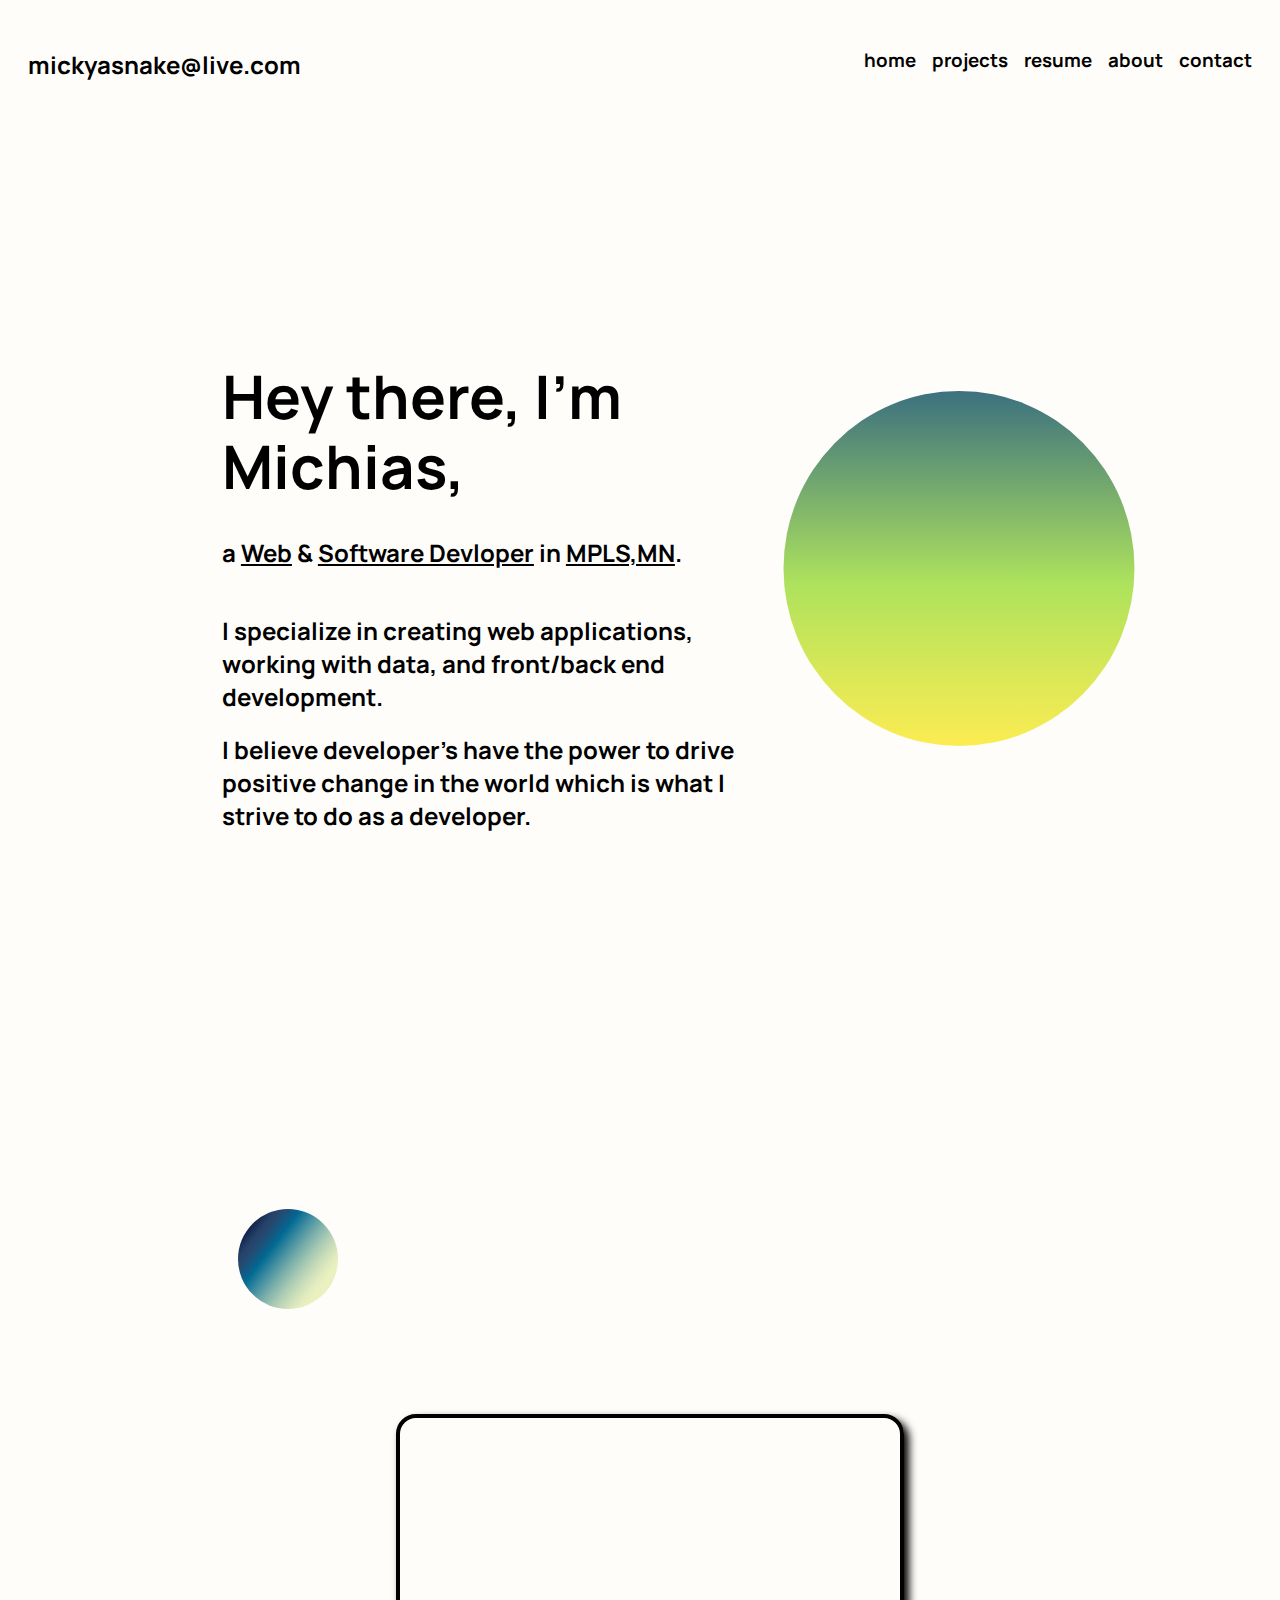
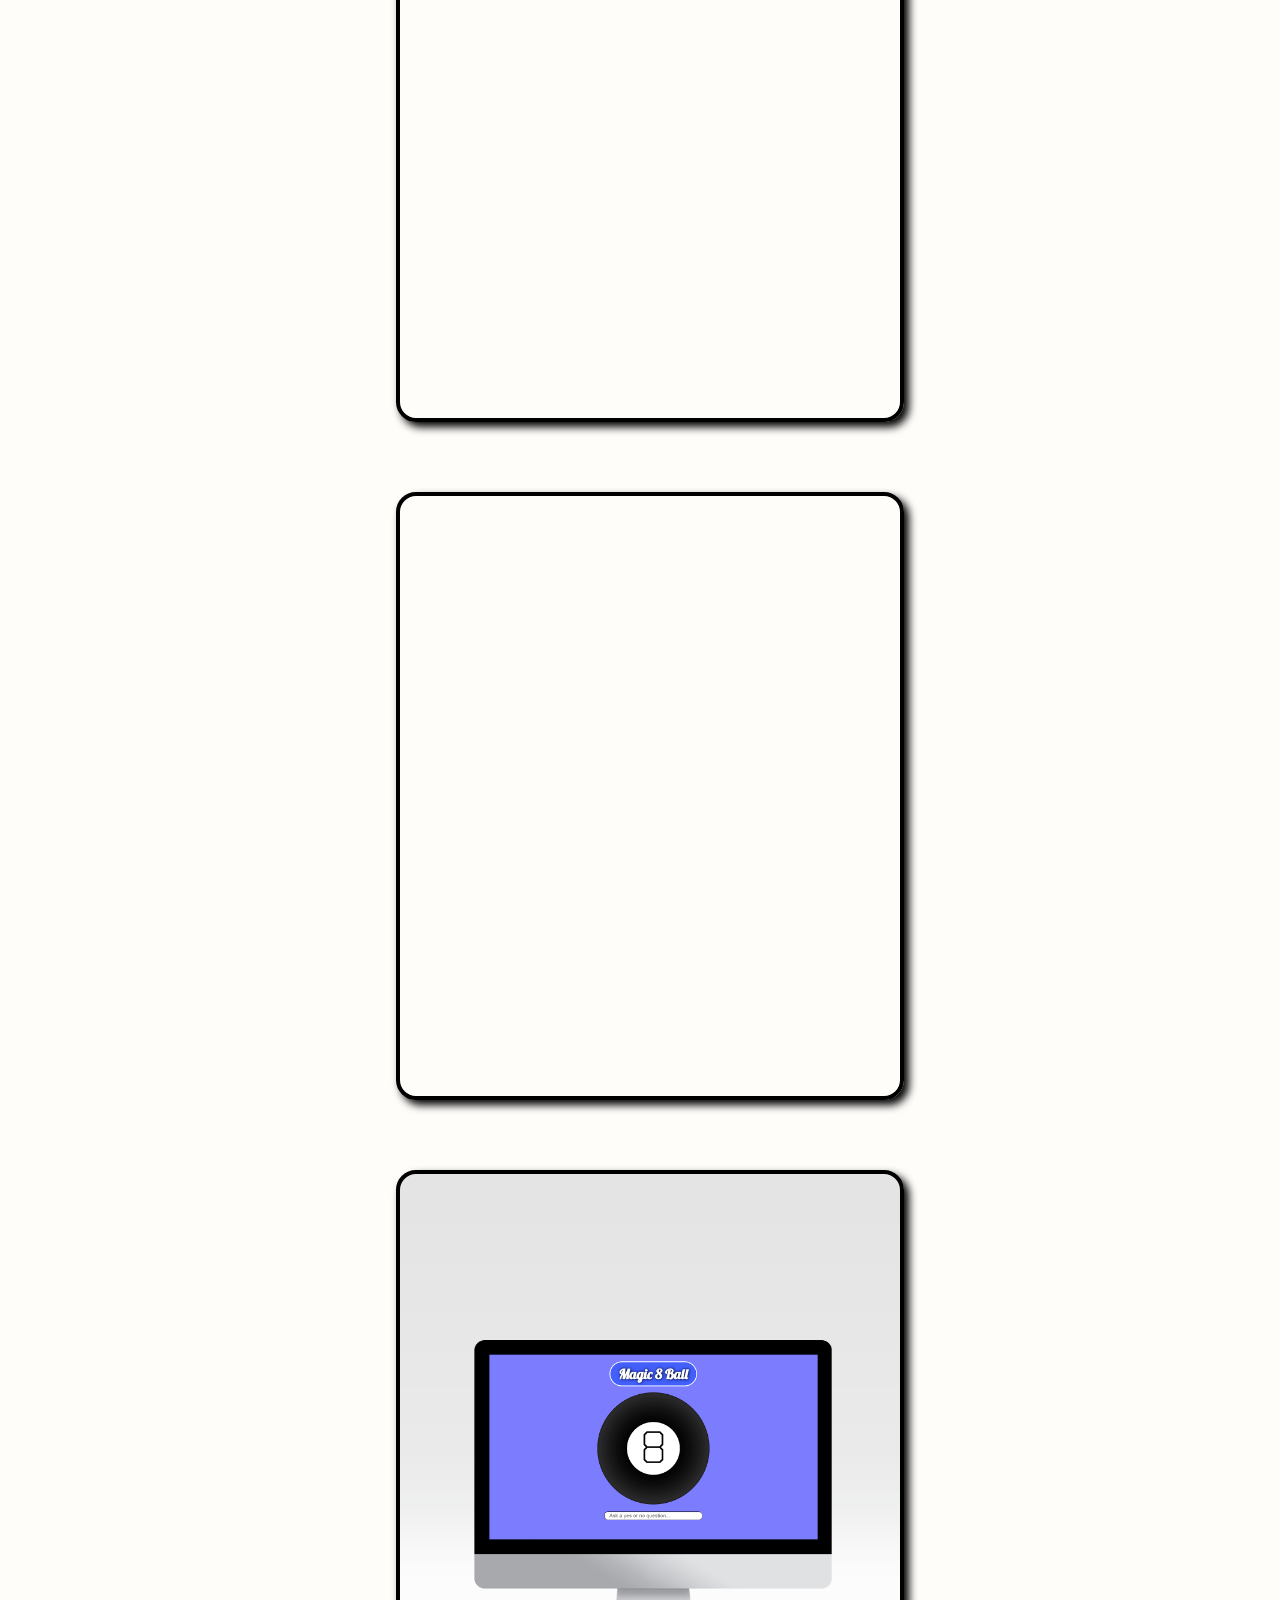
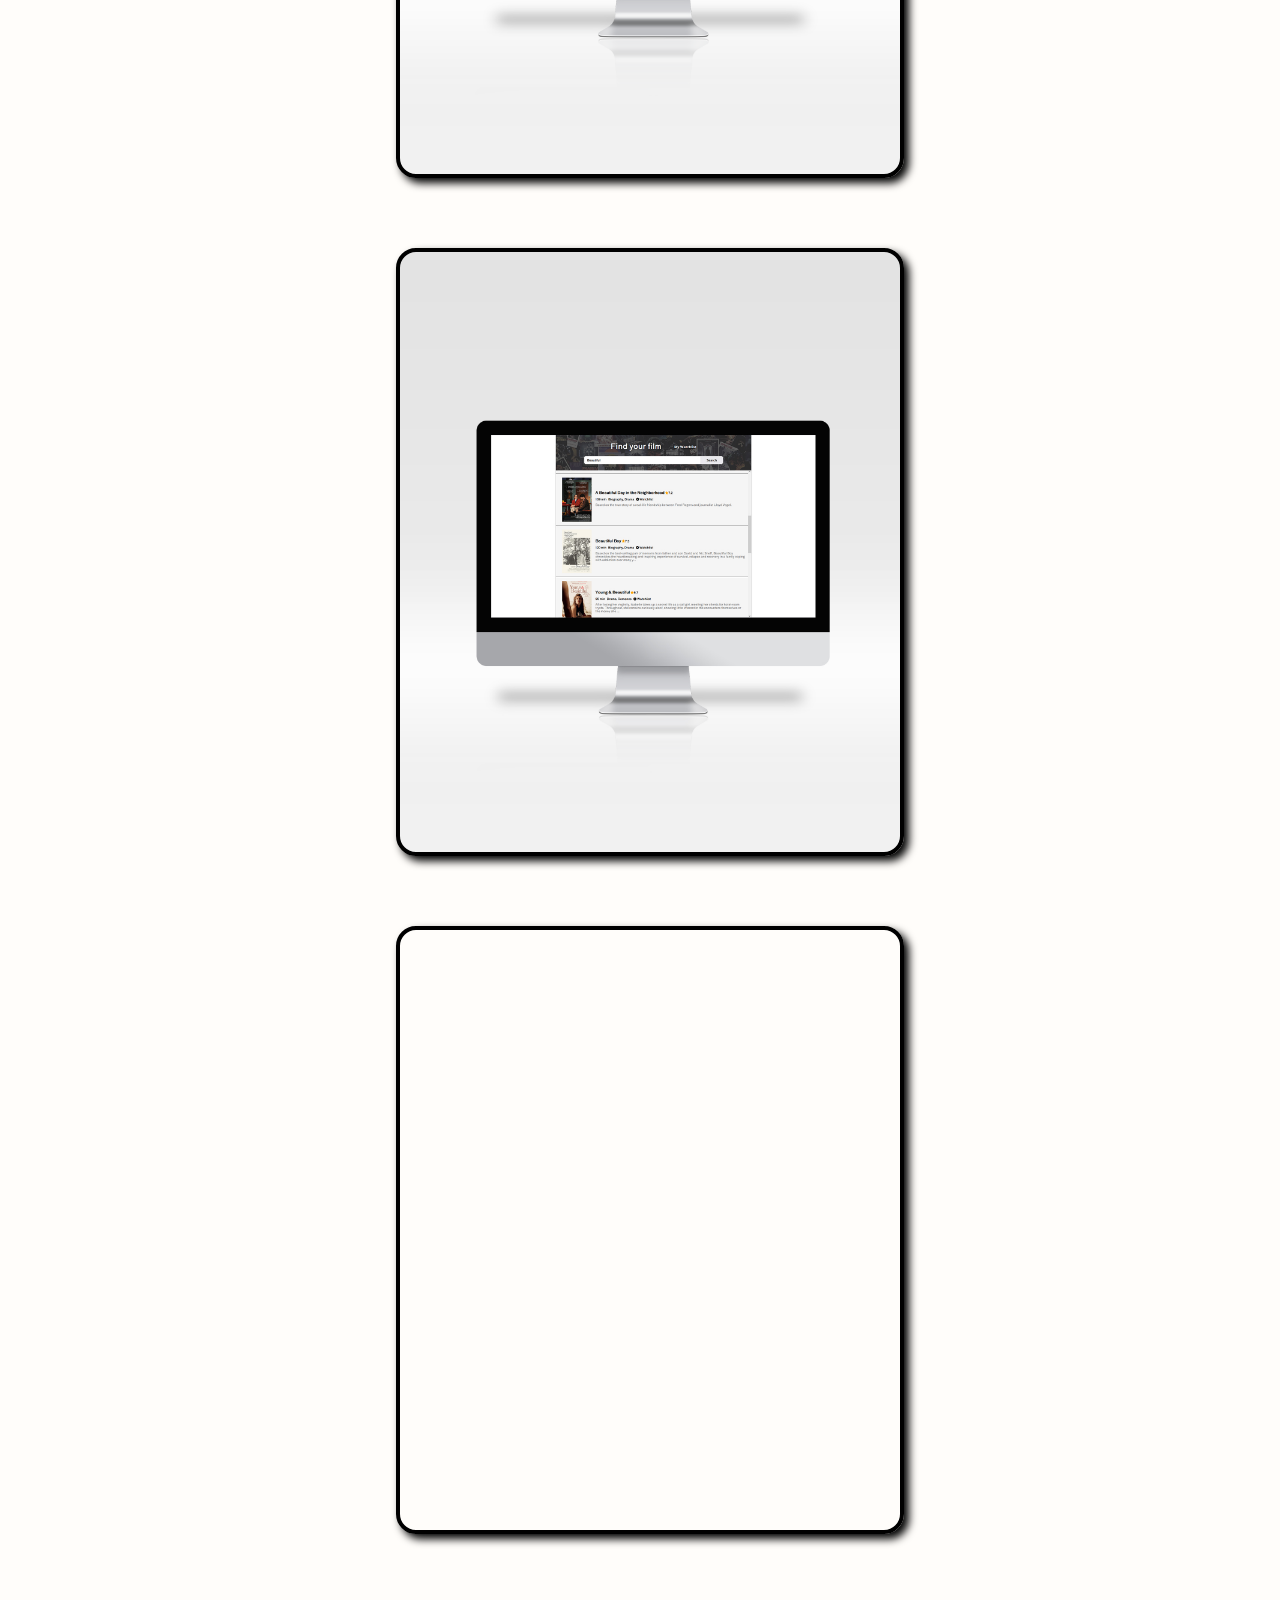
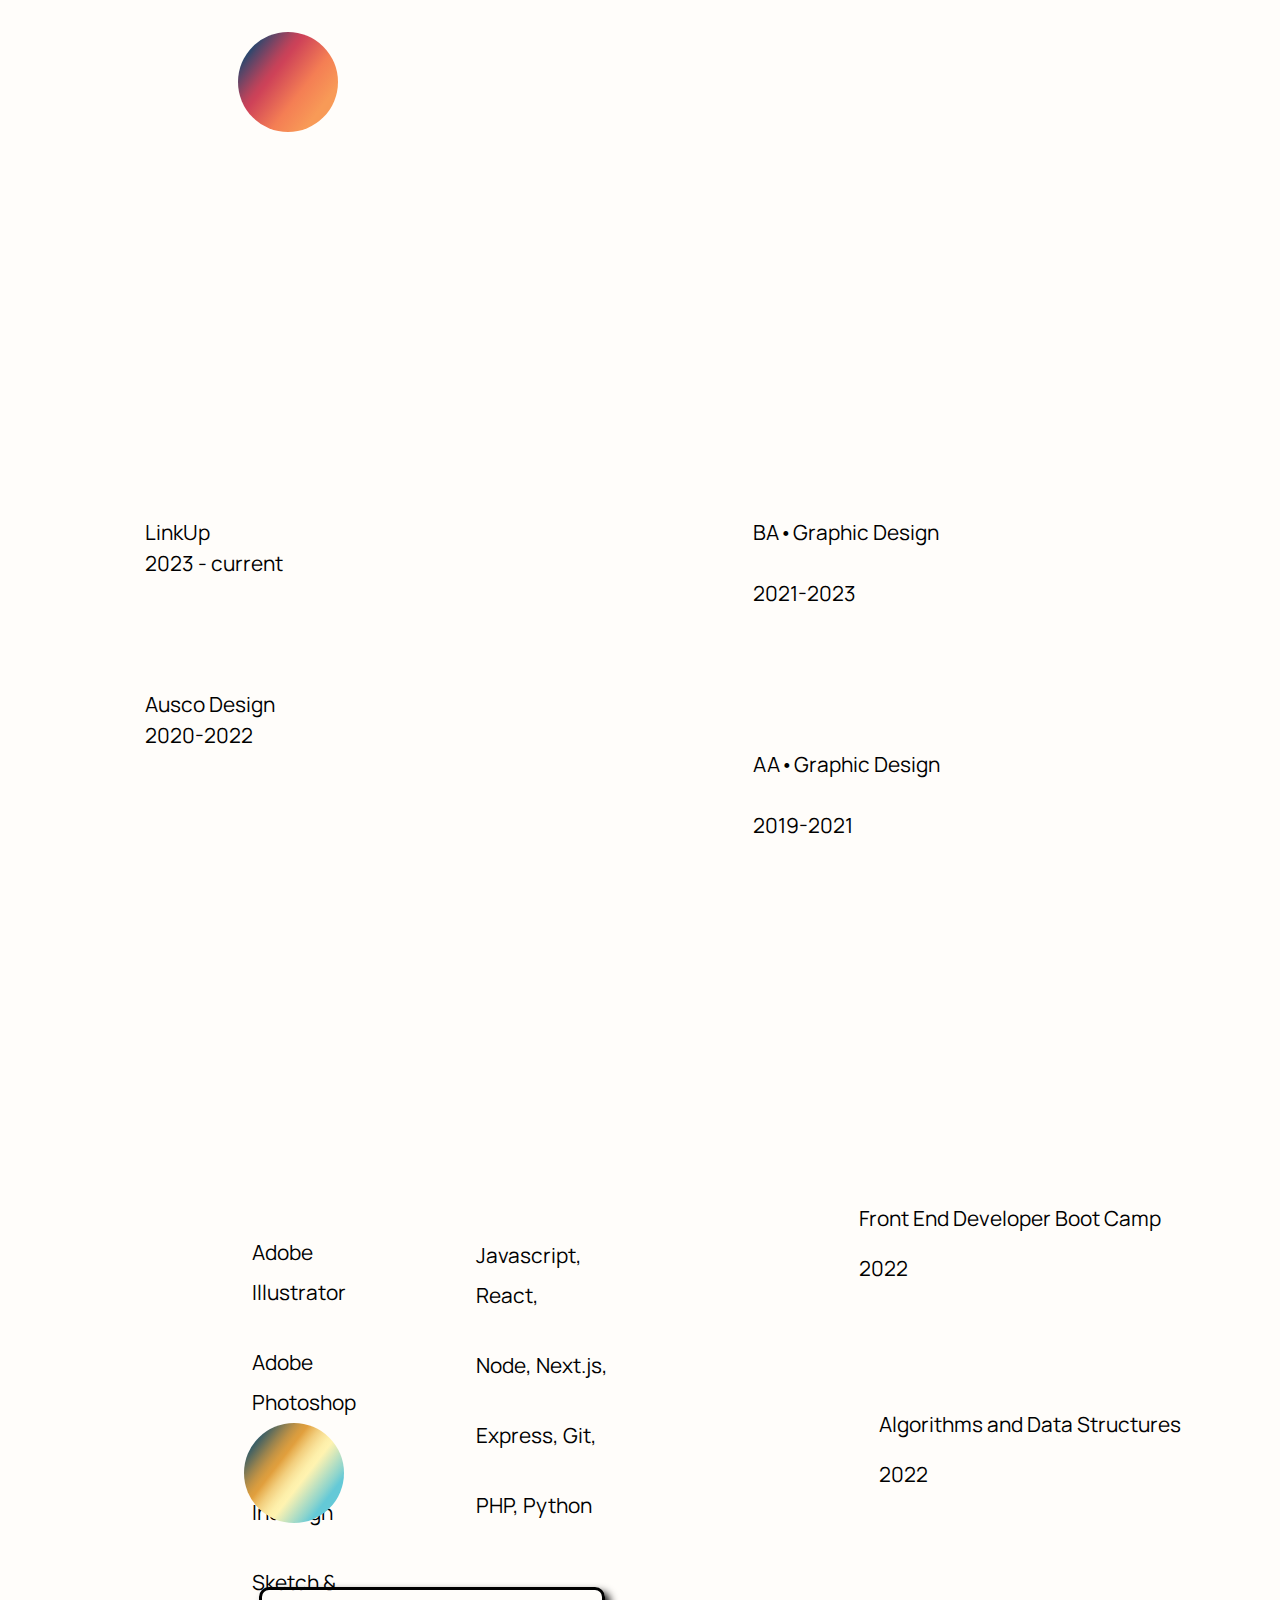
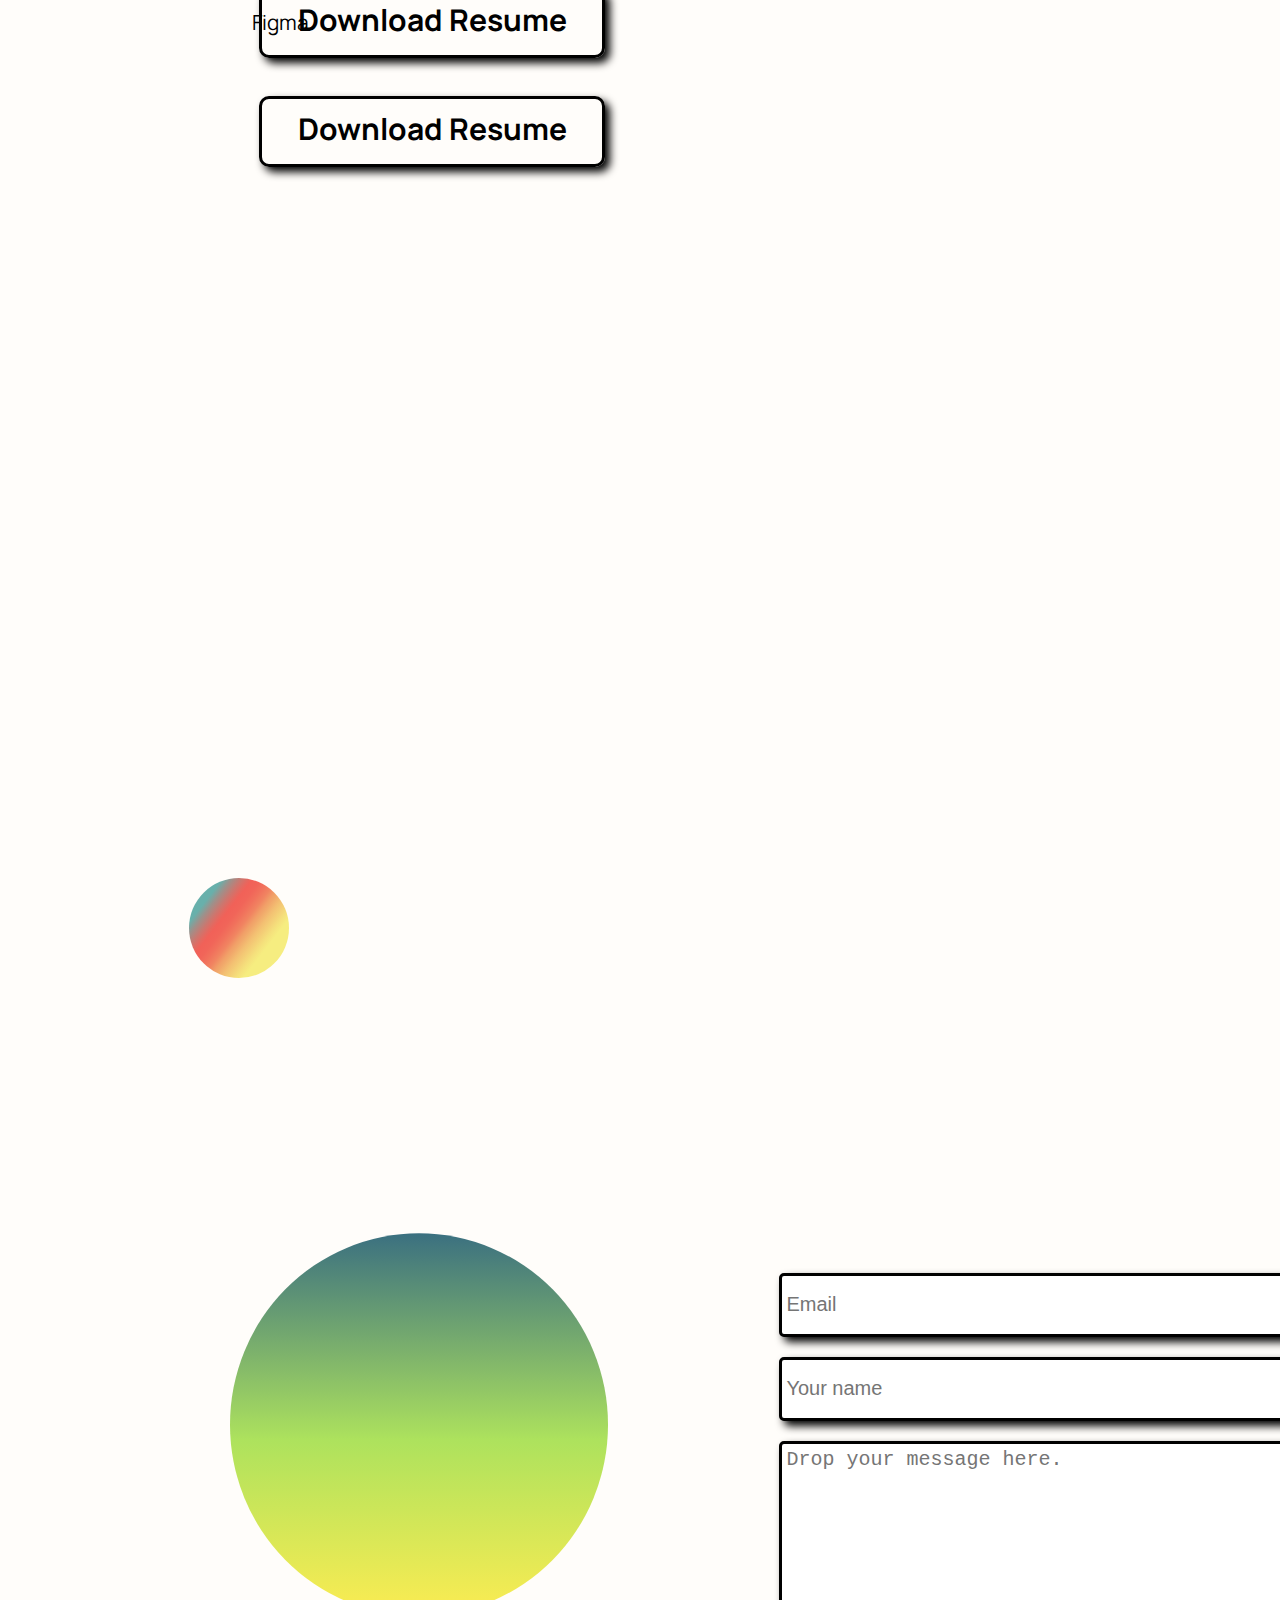
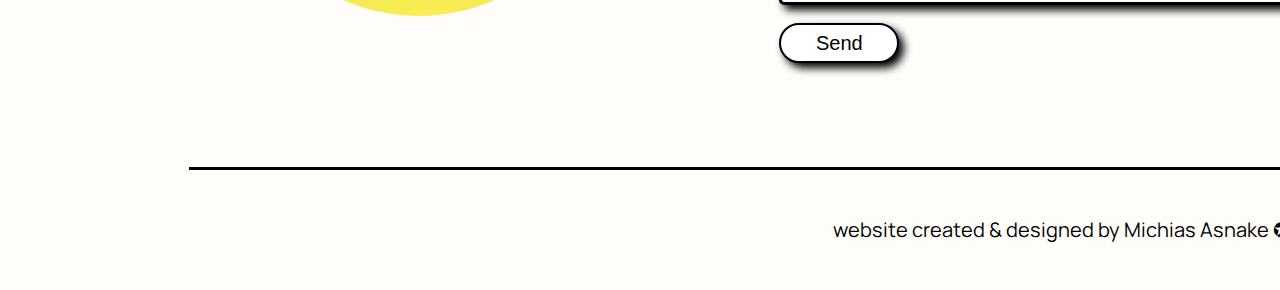
==== commit 8b9090bb: "Update index.html" ====
--- a/index.html
+++ b/index.html
@@ -173,14 +173,15 @@
 
     <div class="downloadFlexbox">
         <div>
-    <a href="/images/MichiasAsnake__Resume.pdf" download="Michias_Asnake_Resume">
+    <a href="/images/Michias Asnake Resume.pdf" download="Michias_Asnake_Resume">
     <div id="downloadResume">Download Resume</div>
 </div>
 <div>
-    <a href="/images/Michias Asnake - Cover Letter.pdf" download="Michias_Asnake_CoverLetter">
-        <div id="downloadResume" style="font-size: 26px;">Download Cover Letter</div>
-    </div>
-    </div>
+    <a href="/images/Michias Asnake Resume.pdf" download="Michias_Asnake_Resume">
+    <div id="downloadResume">Download Resume</div>
+</div>
+<div>
+    
 </div>
 
 
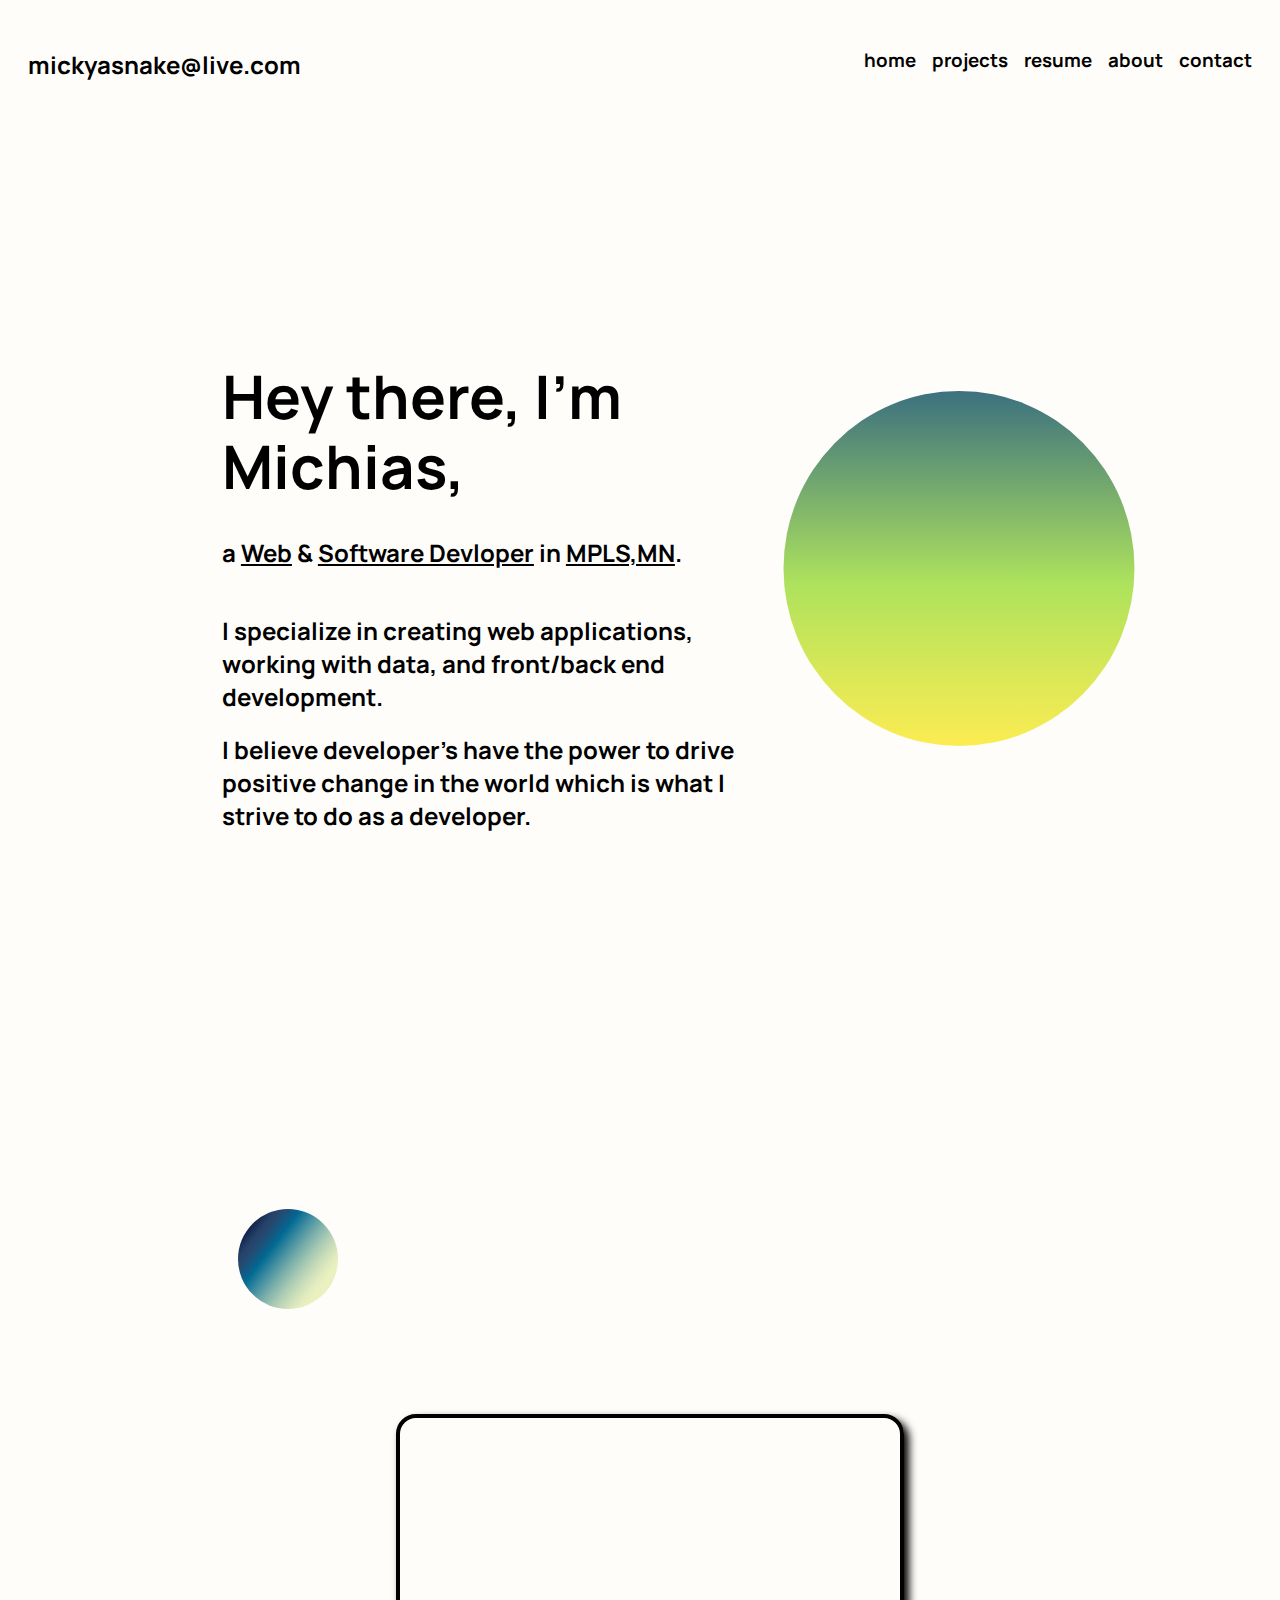
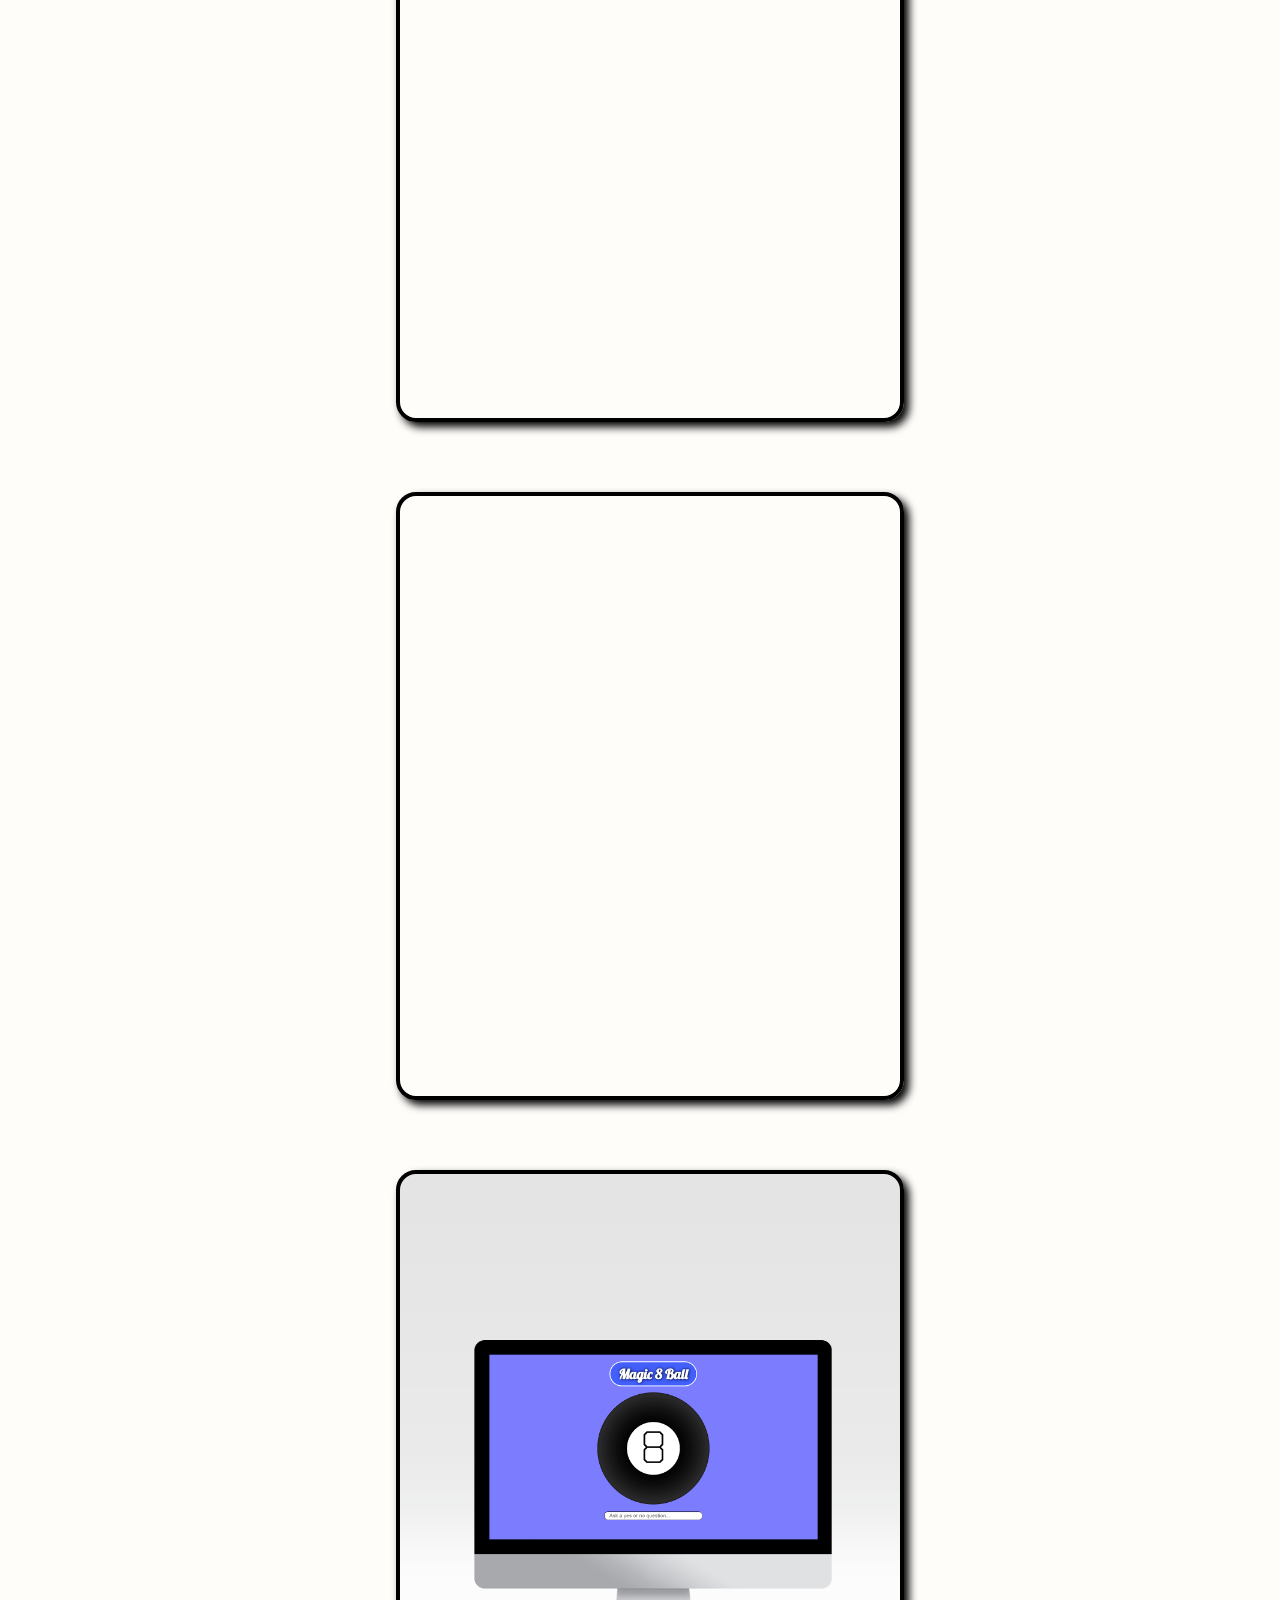
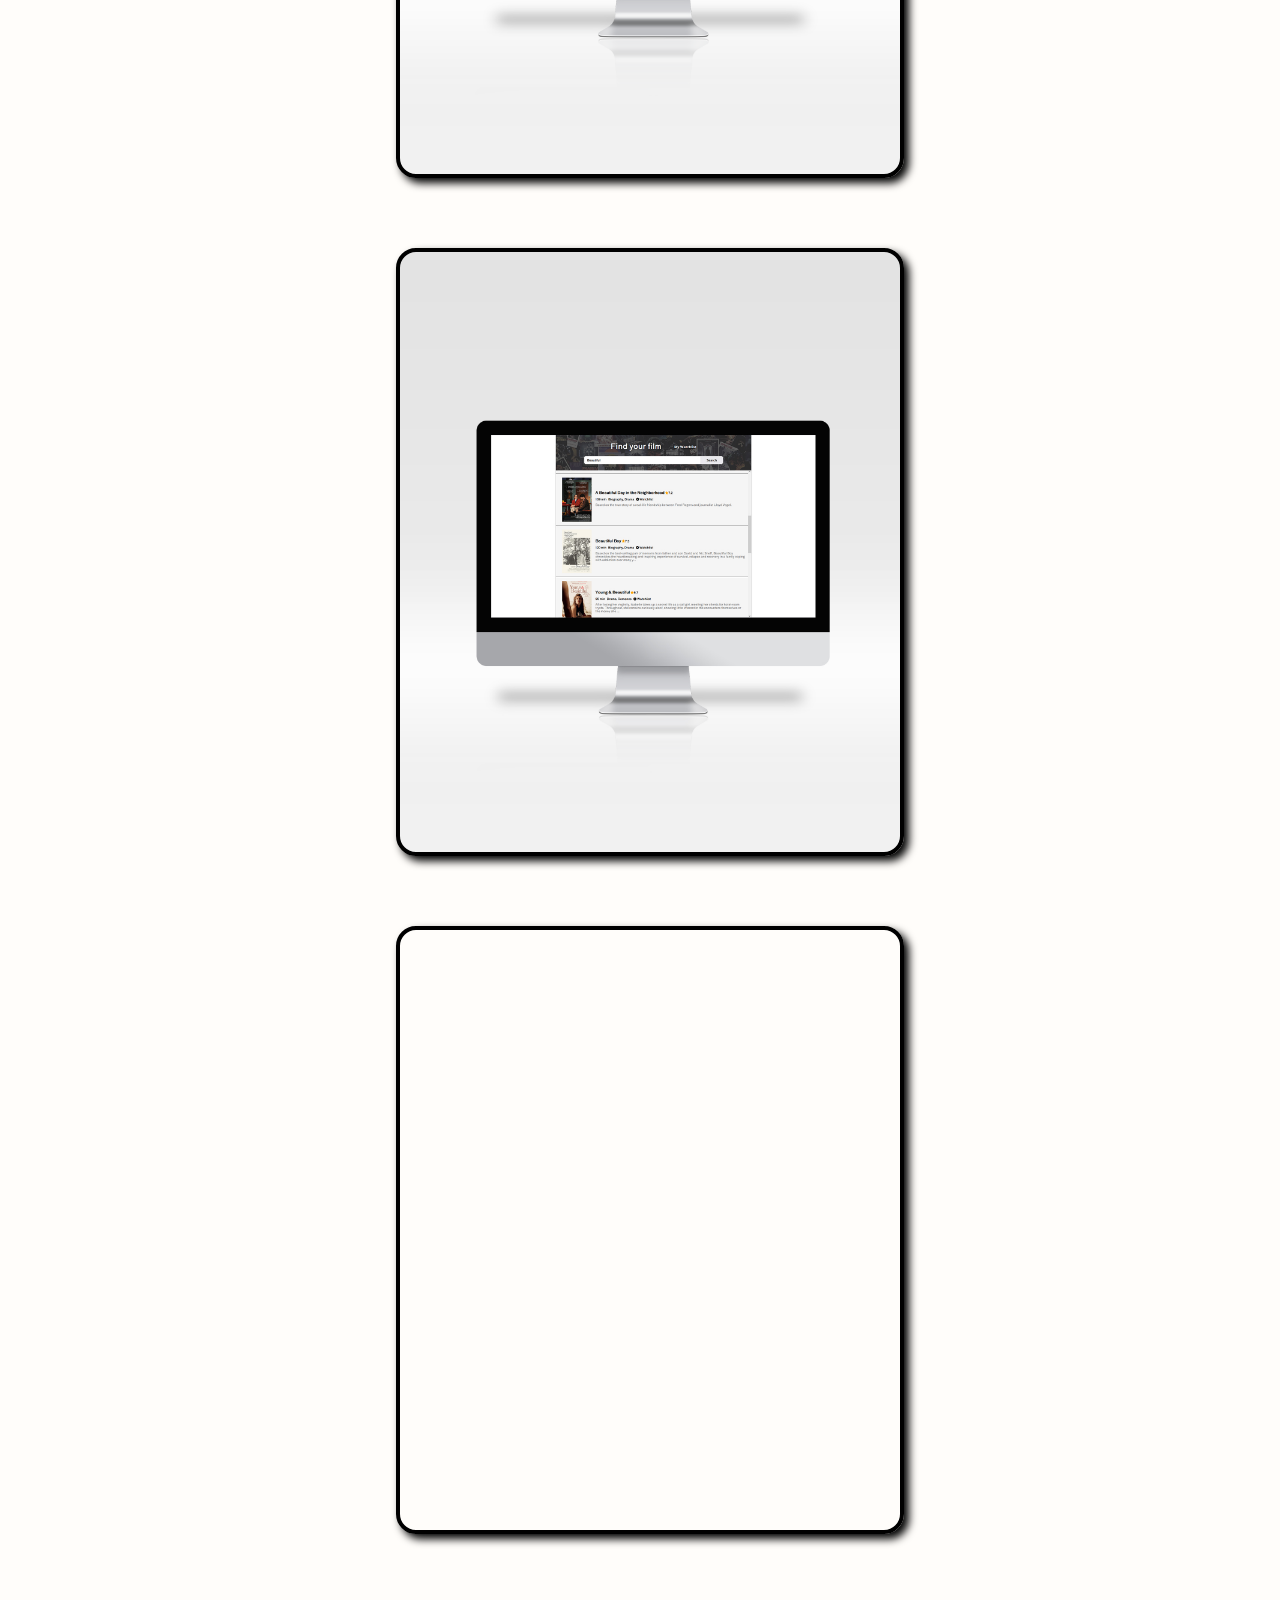
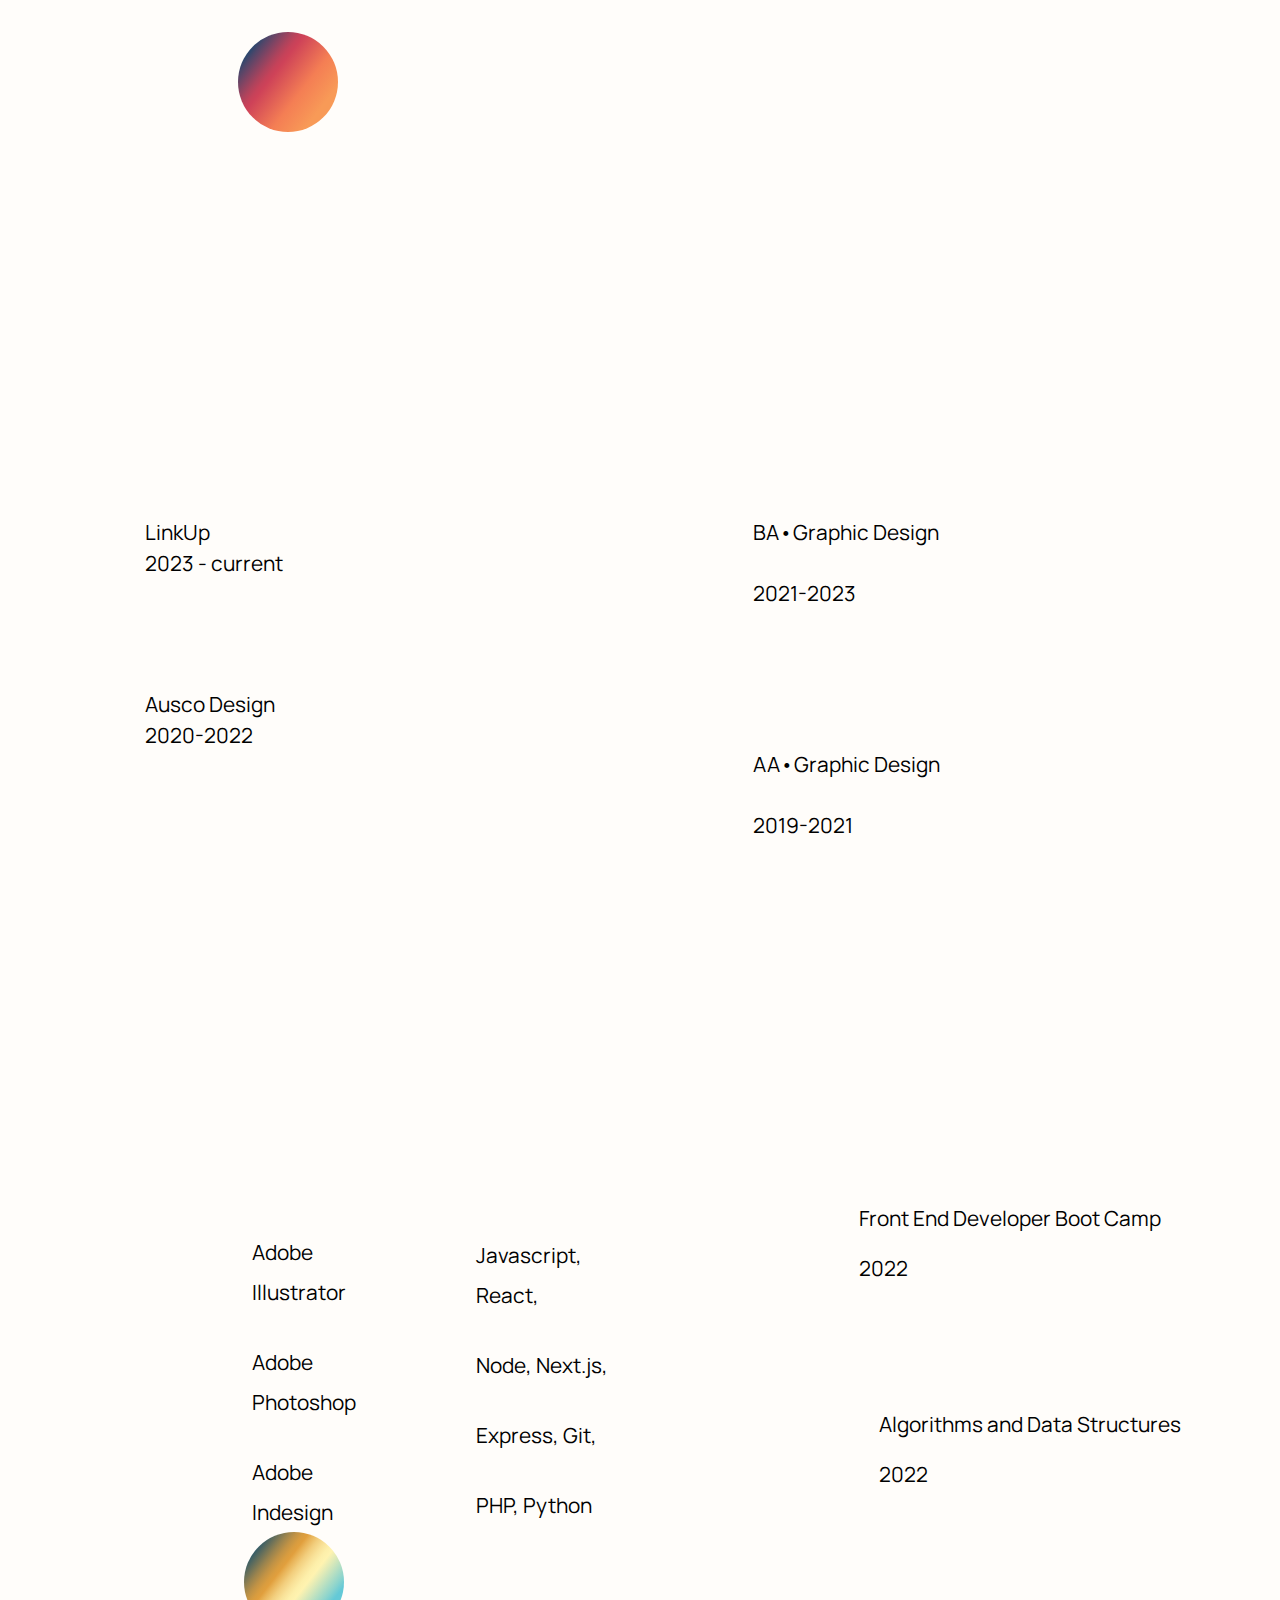
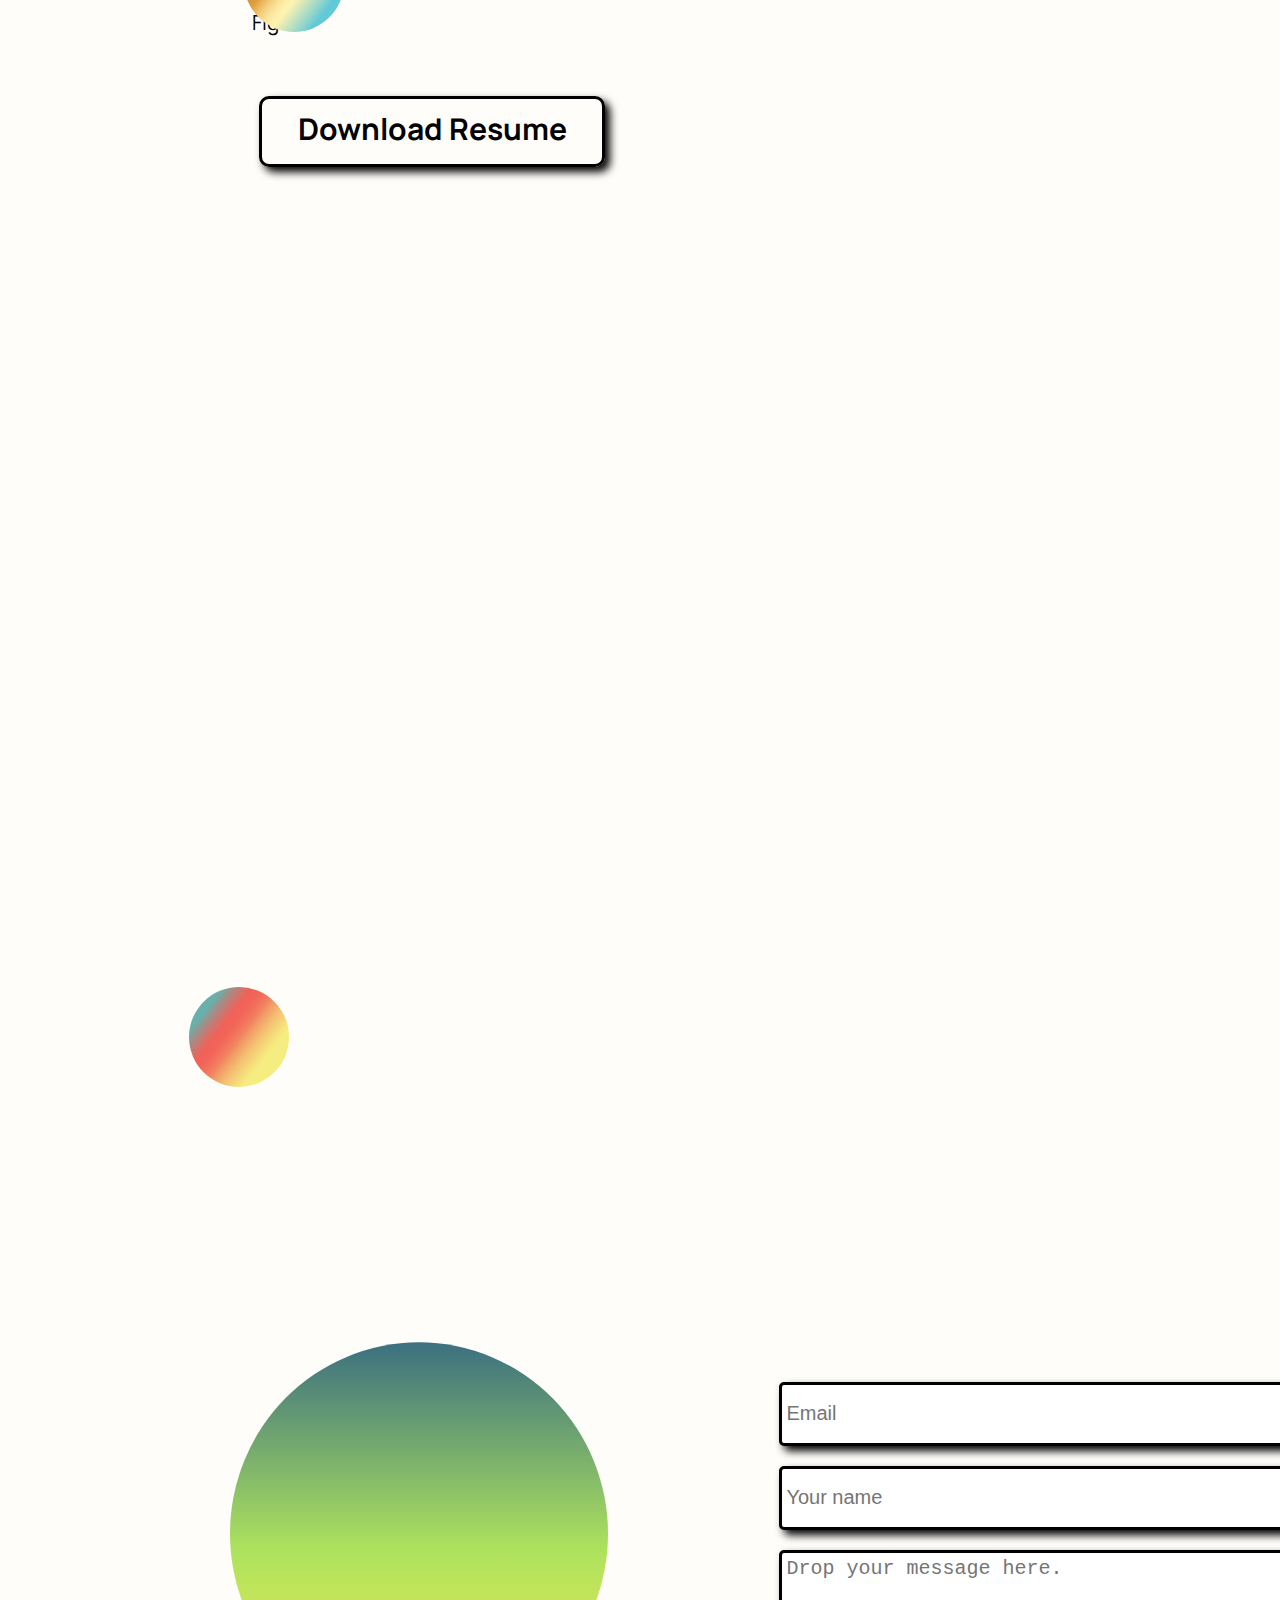
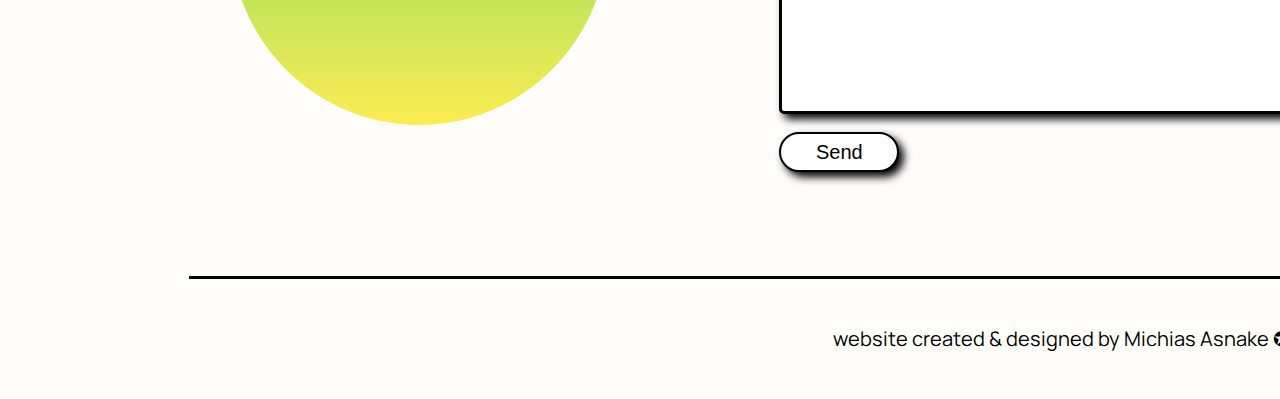
==== commit 8a025ae6: "Update index.html" ====
--- a/index.html
+++ b/index.html
@@ -172,14 +172,11 @@
     </div>
 
     <div class="downloadFlexbox">
-        <div>
-    <a href="/images/Michias Asnake Resume.pdf" download="Michias_Asnake_Resume">
+        
+        <a href="/images/Michias Asnake Resume.pdf" download="Michias_Asnake_Resume">
     <div id="downloadResume">Download Resume</div>
-</div>
-<div>
-    <a href="/images/Michias Asnake Resume.pdf" download="Michias_Asnake_Resume">
-    <div id="downloadResume">Download Resume</div>
-</div>
+        </a>
+
 <div>
     
 </div>
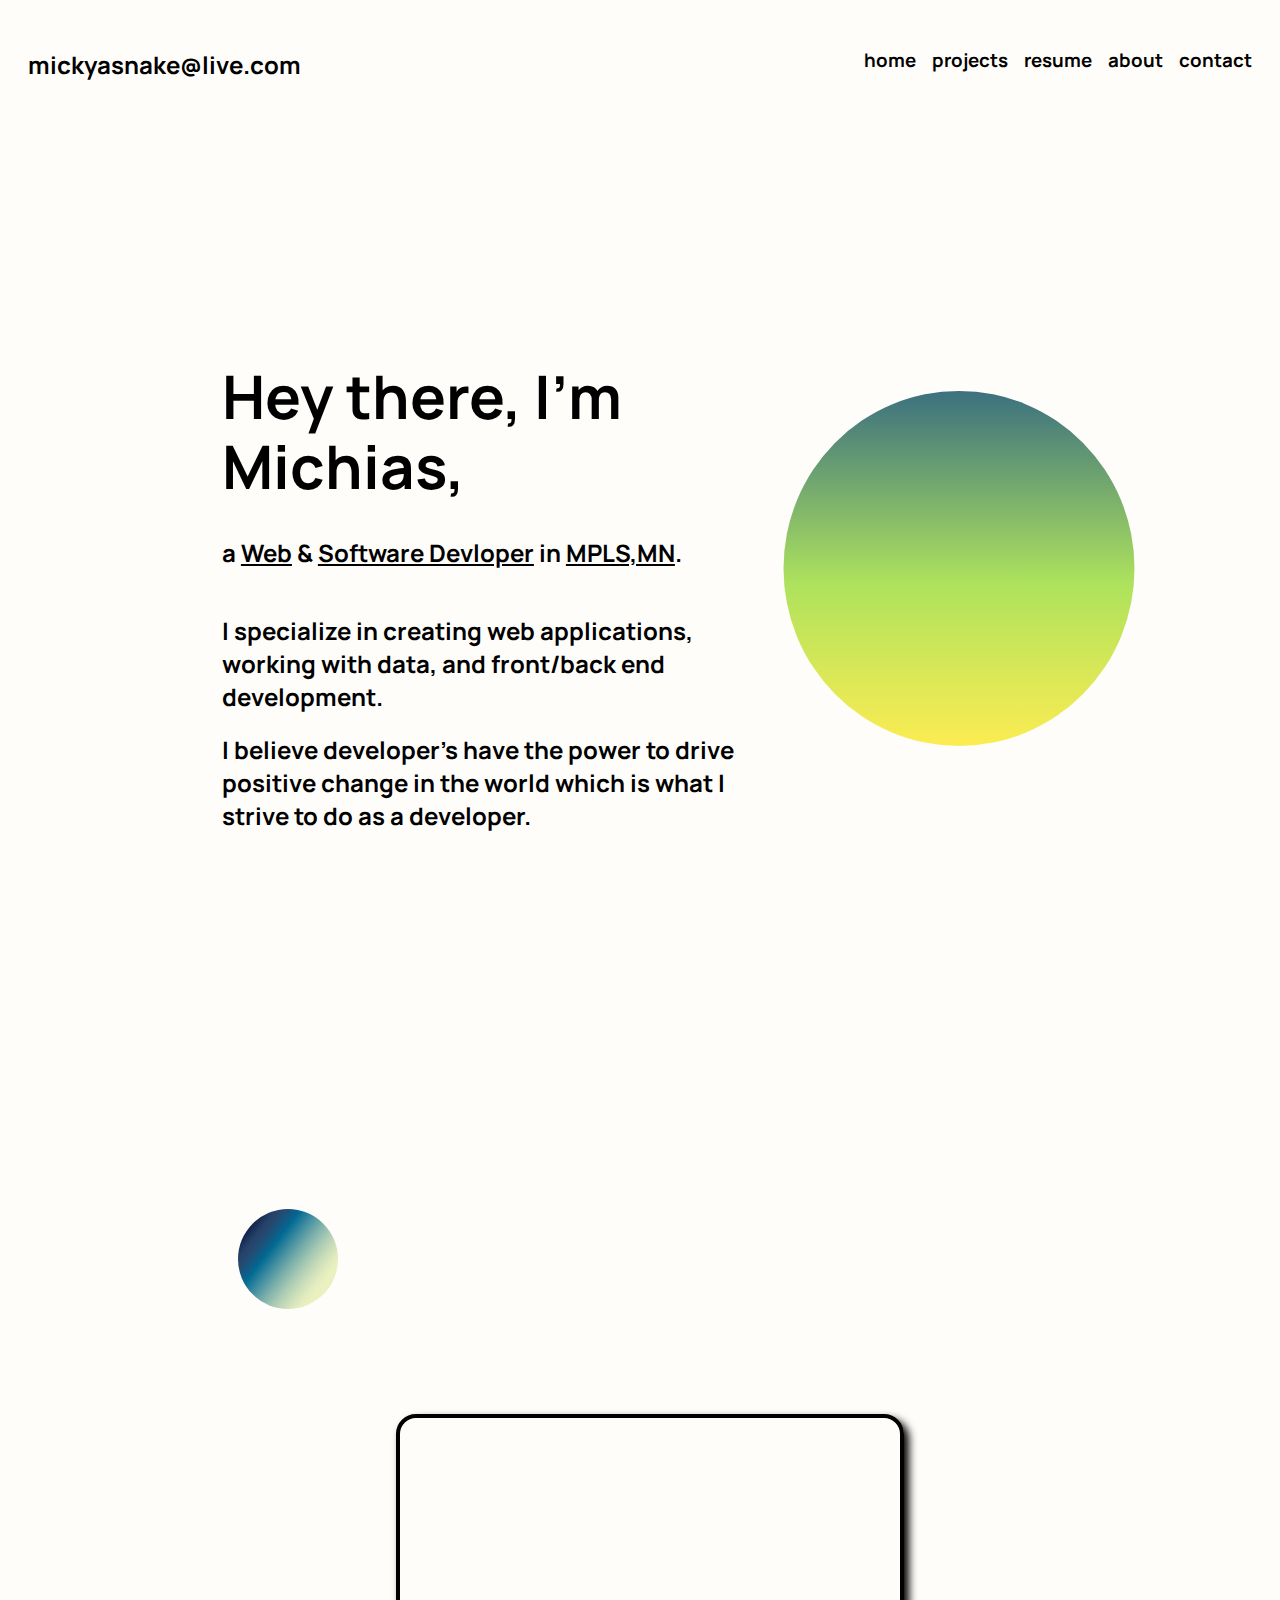
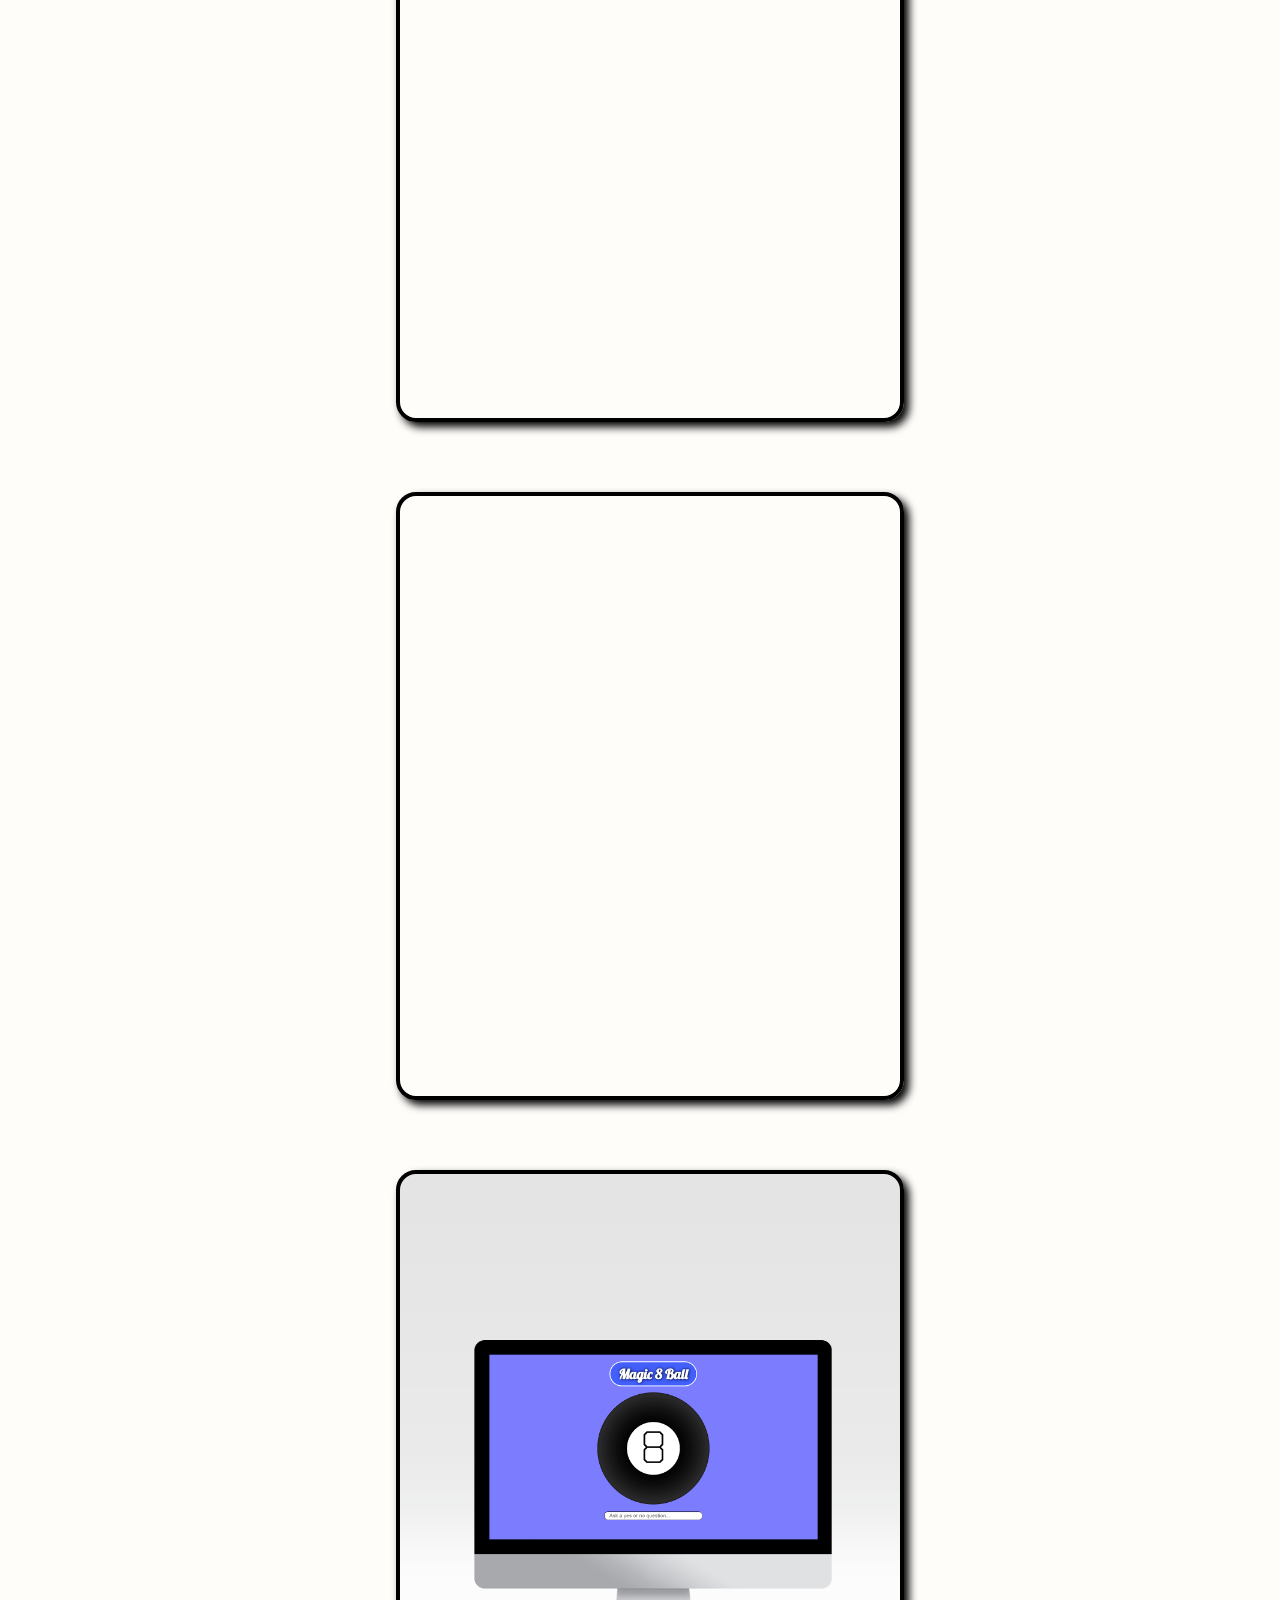
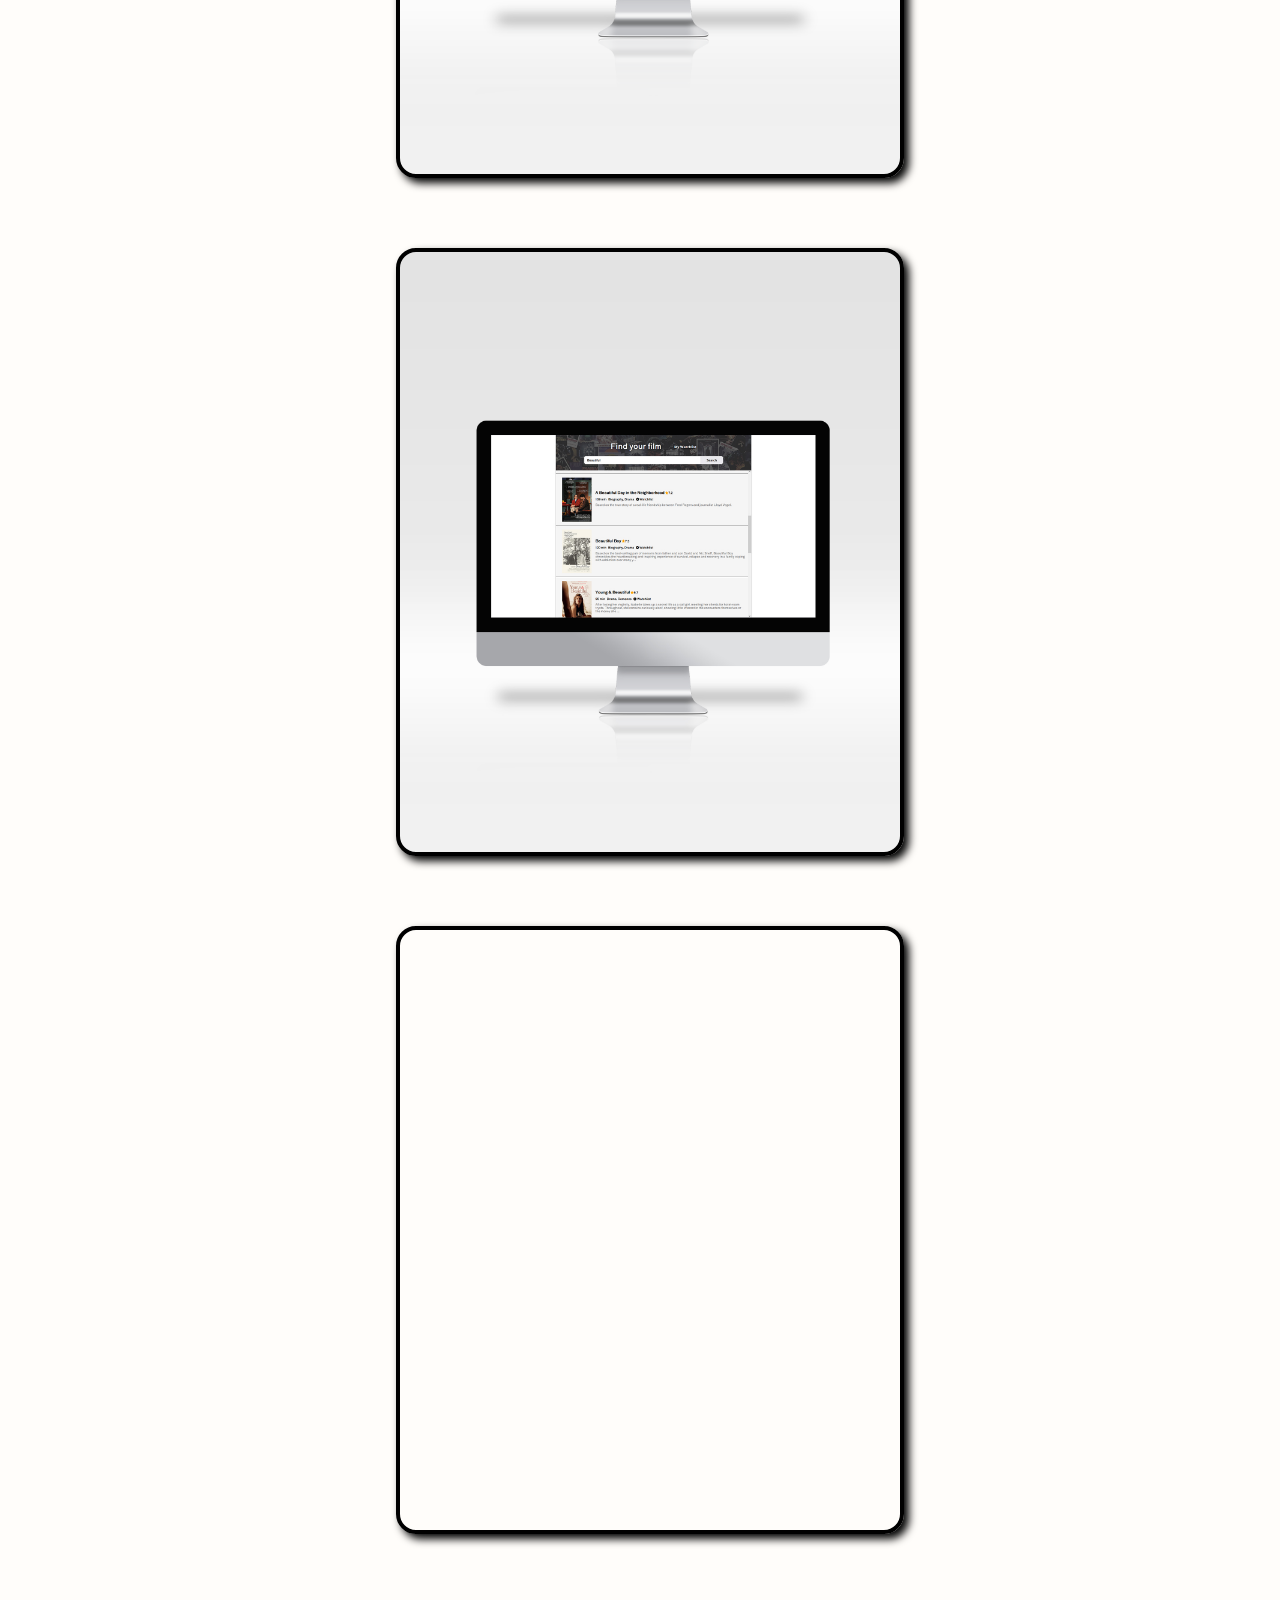
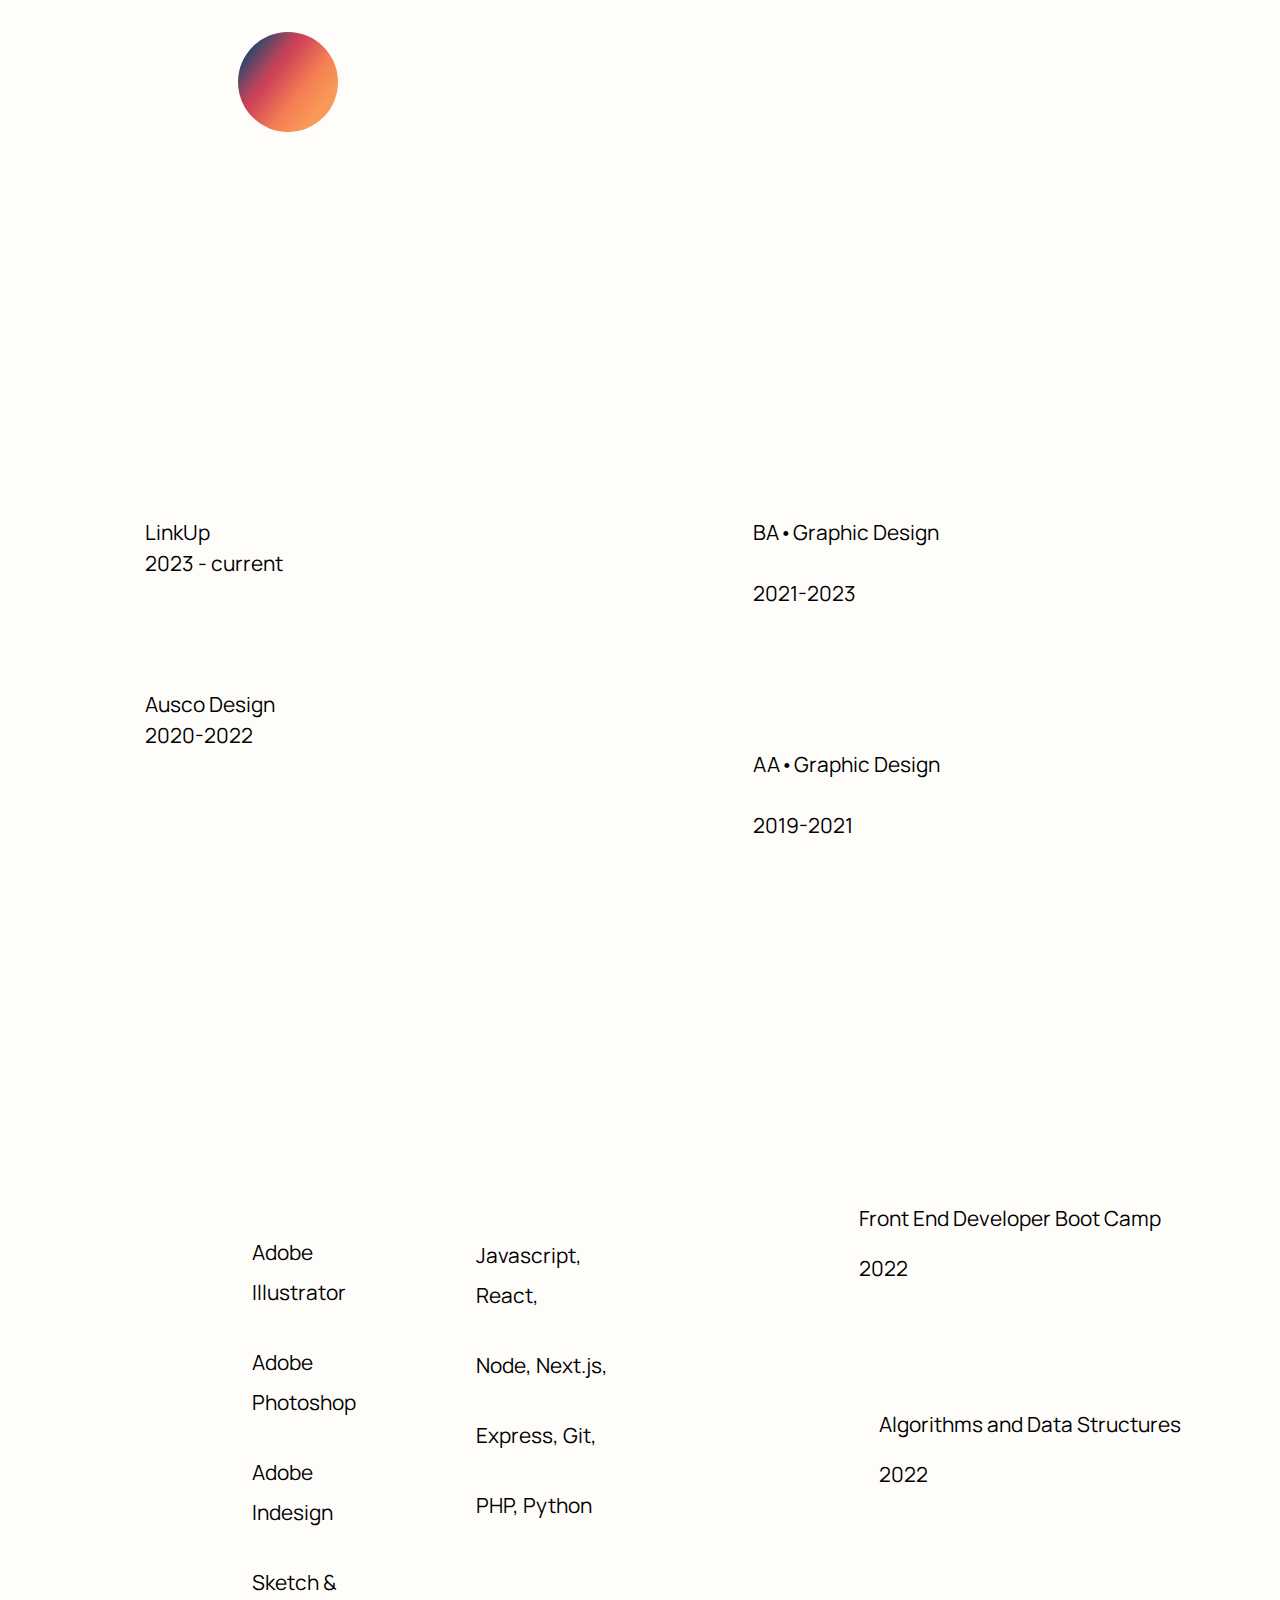
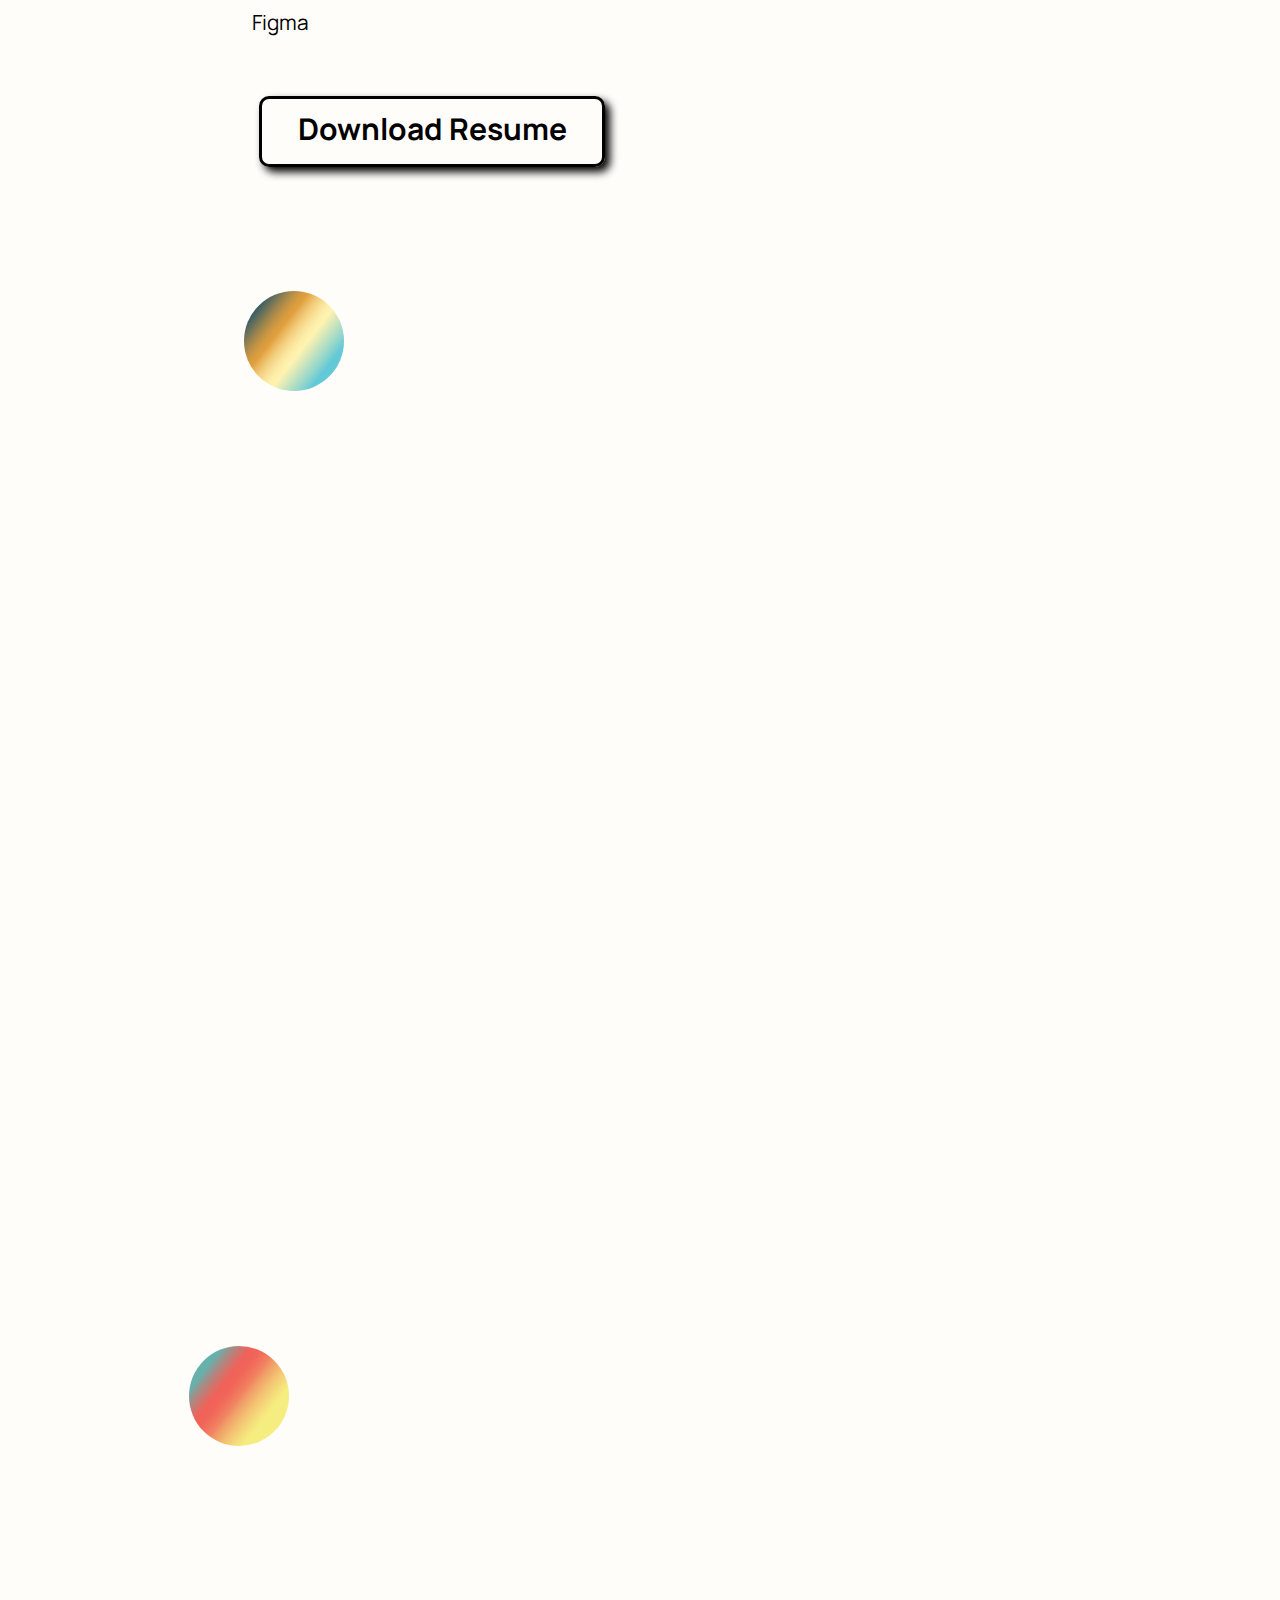
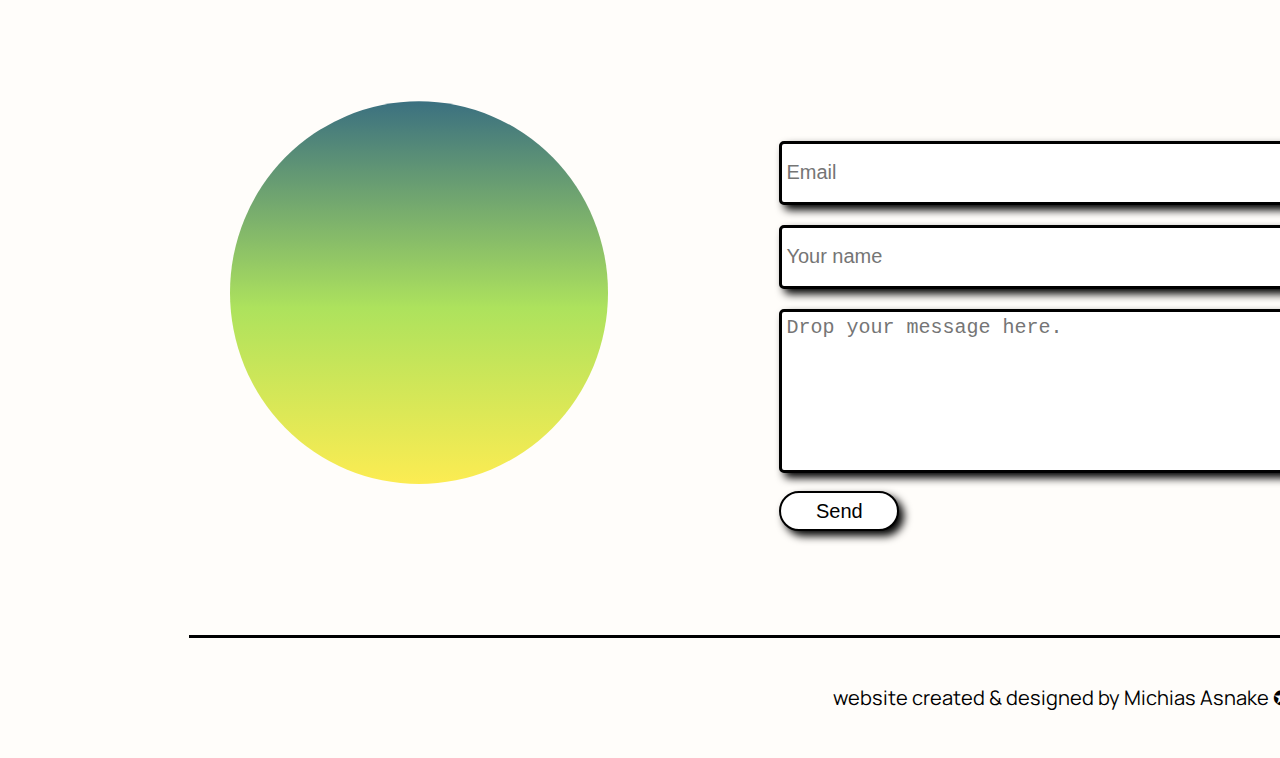
==== commit 5926086c: "Update index.html" ====
--- a/index.html
+++ b/index.html
@@ -170,15 +170,14 @@
             <small>2022</small>
            
     </div>
-
-    <div class="downloadFlexbox">
-        
-        <a href="/images/Michias Asnake Resume.pdf" download="Michias_Asnake_Resume">
+        
+<div class="downloadFlexbox">
+        <div>
+    <a href="/images/Michias Asnake Resume.pdf" download="Michias_Asnake_Resume">
     <div id="downloadResume">Download Resume</div>
-        </a>
-
-<div>
-    
+</div>
+
+    </div>
 </div>
 
 
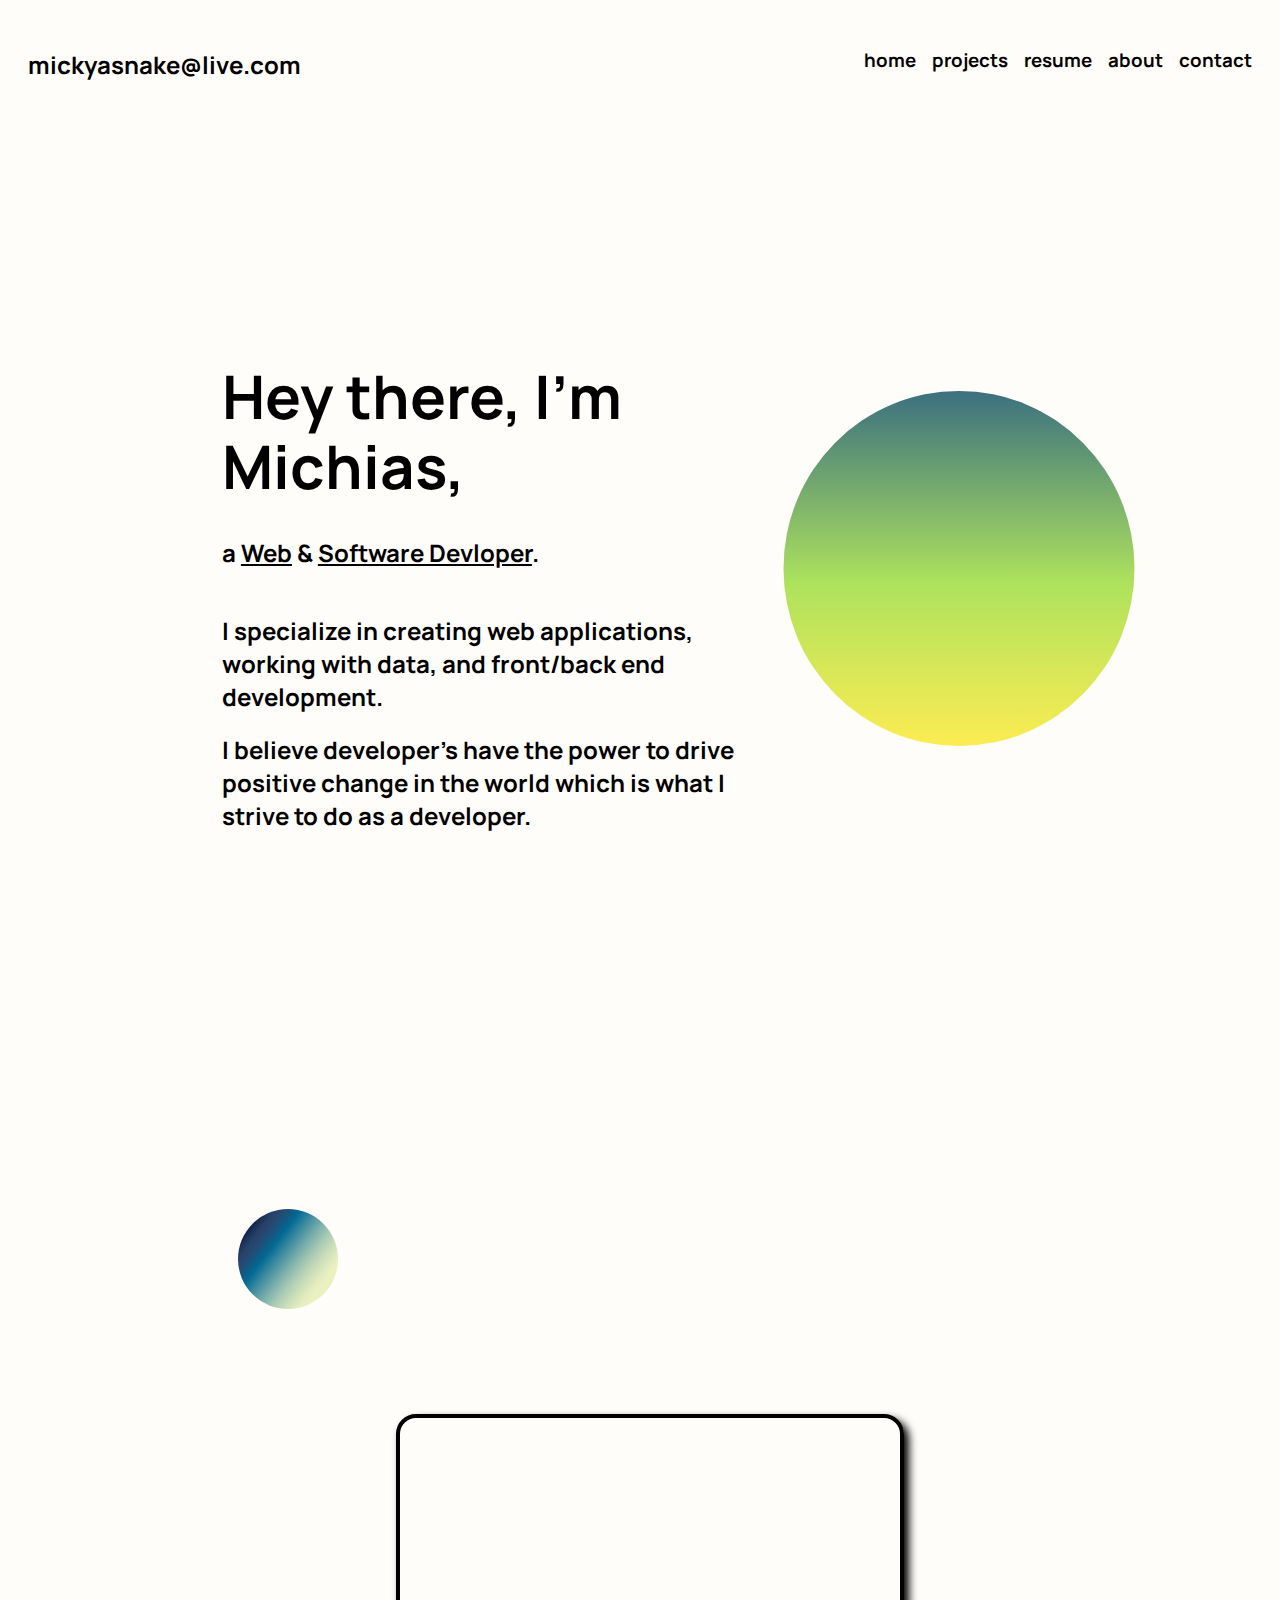
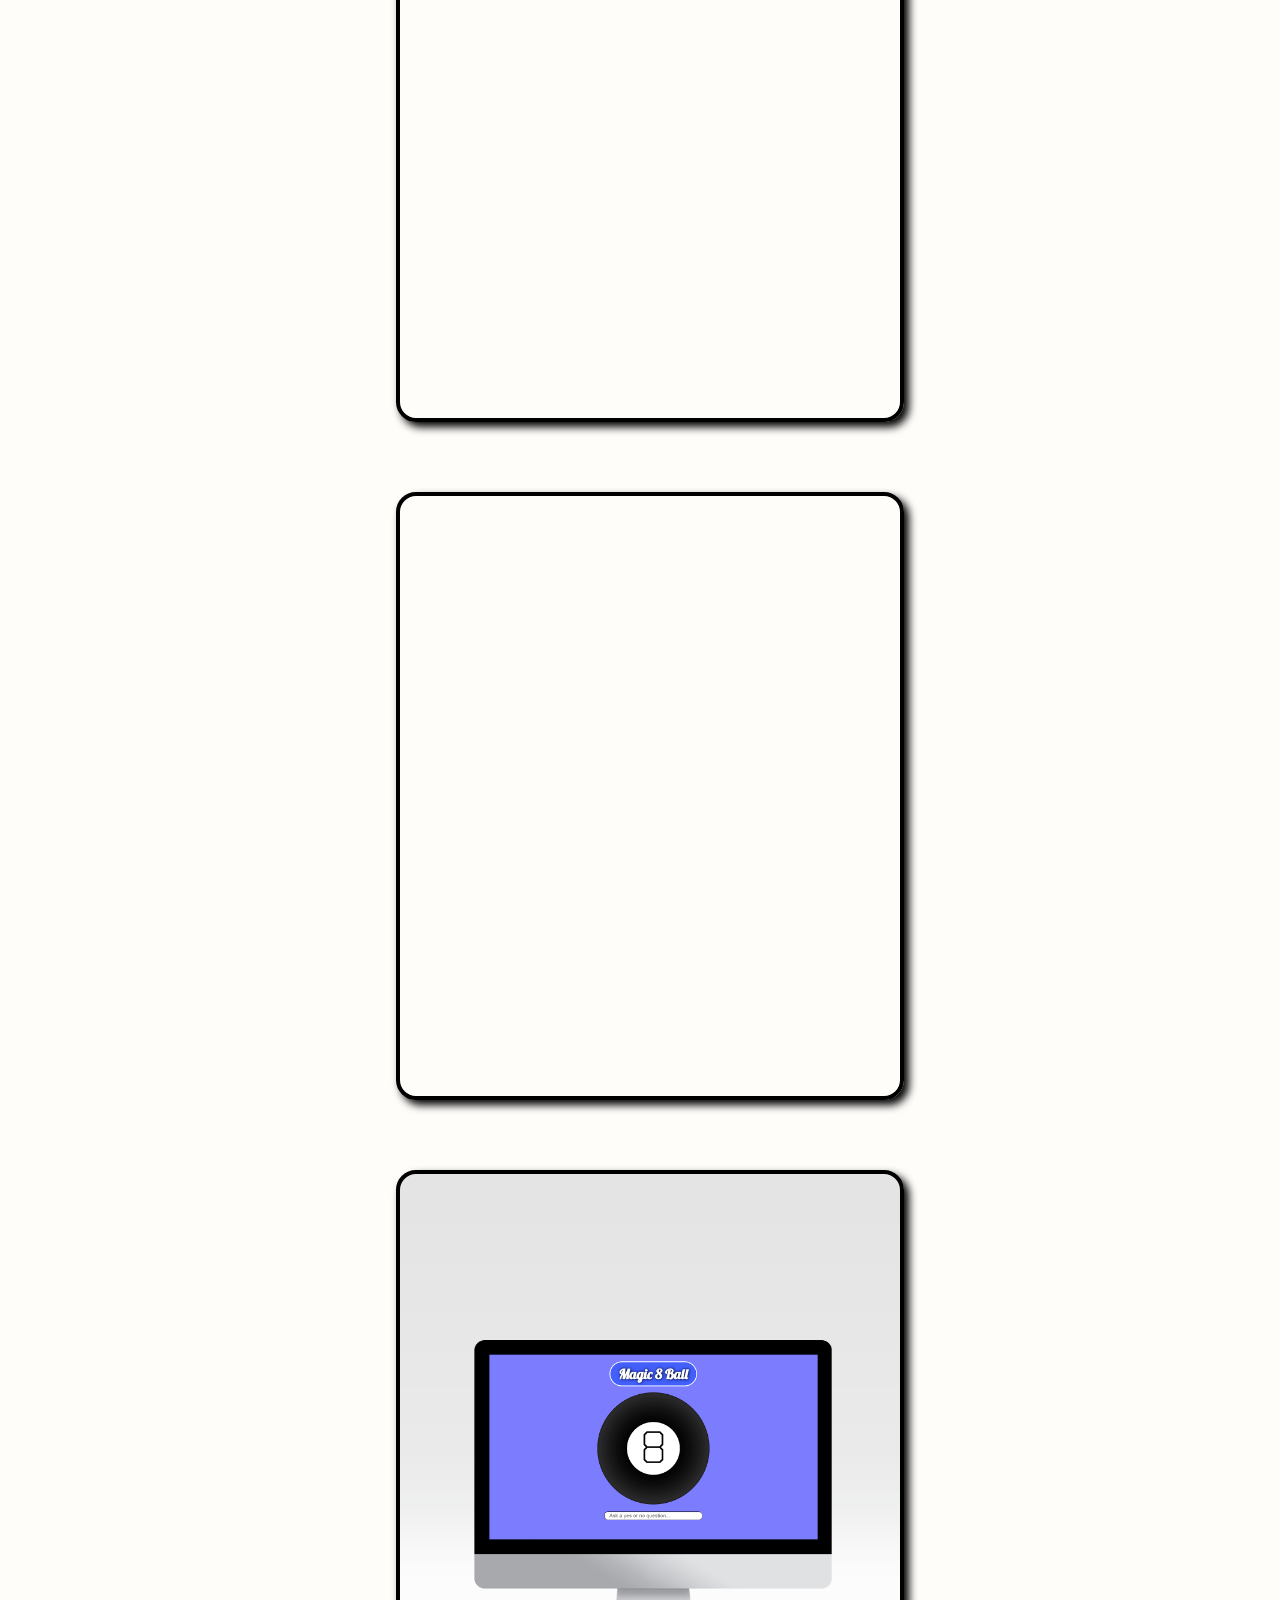
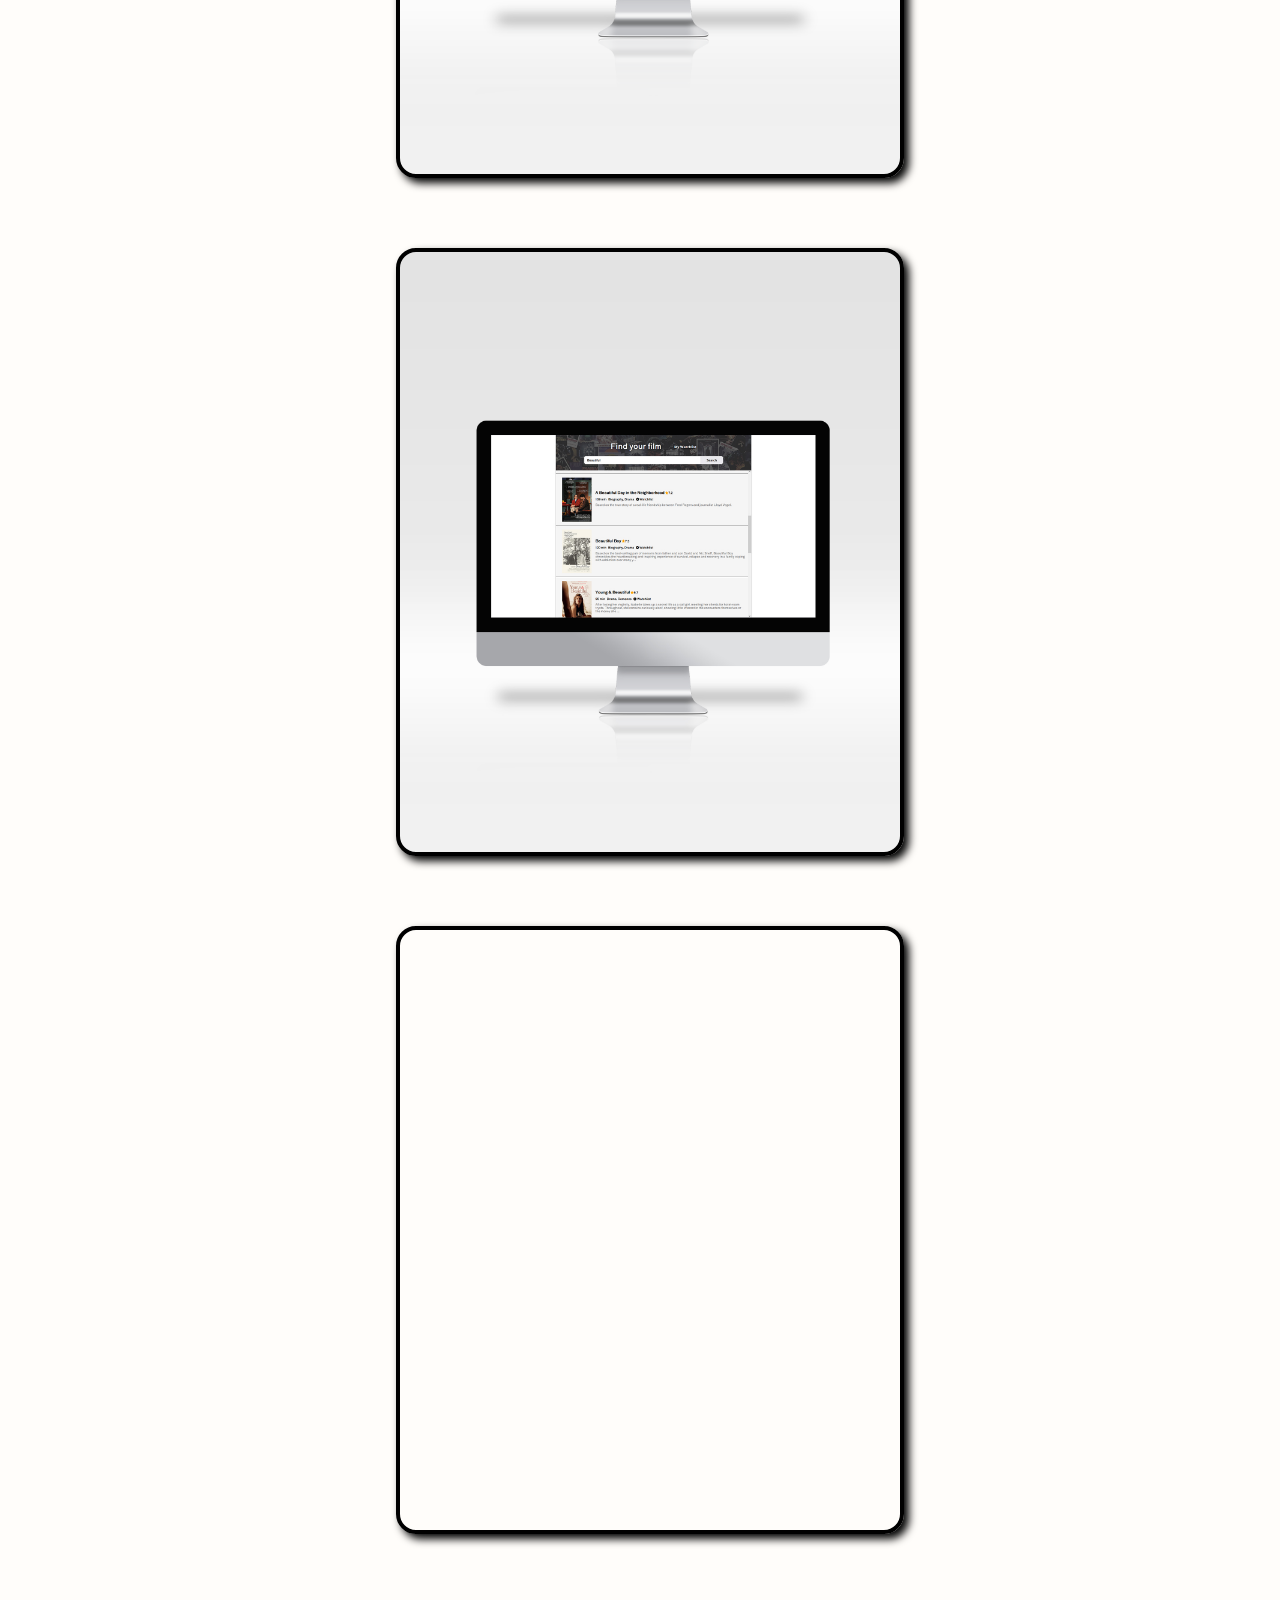
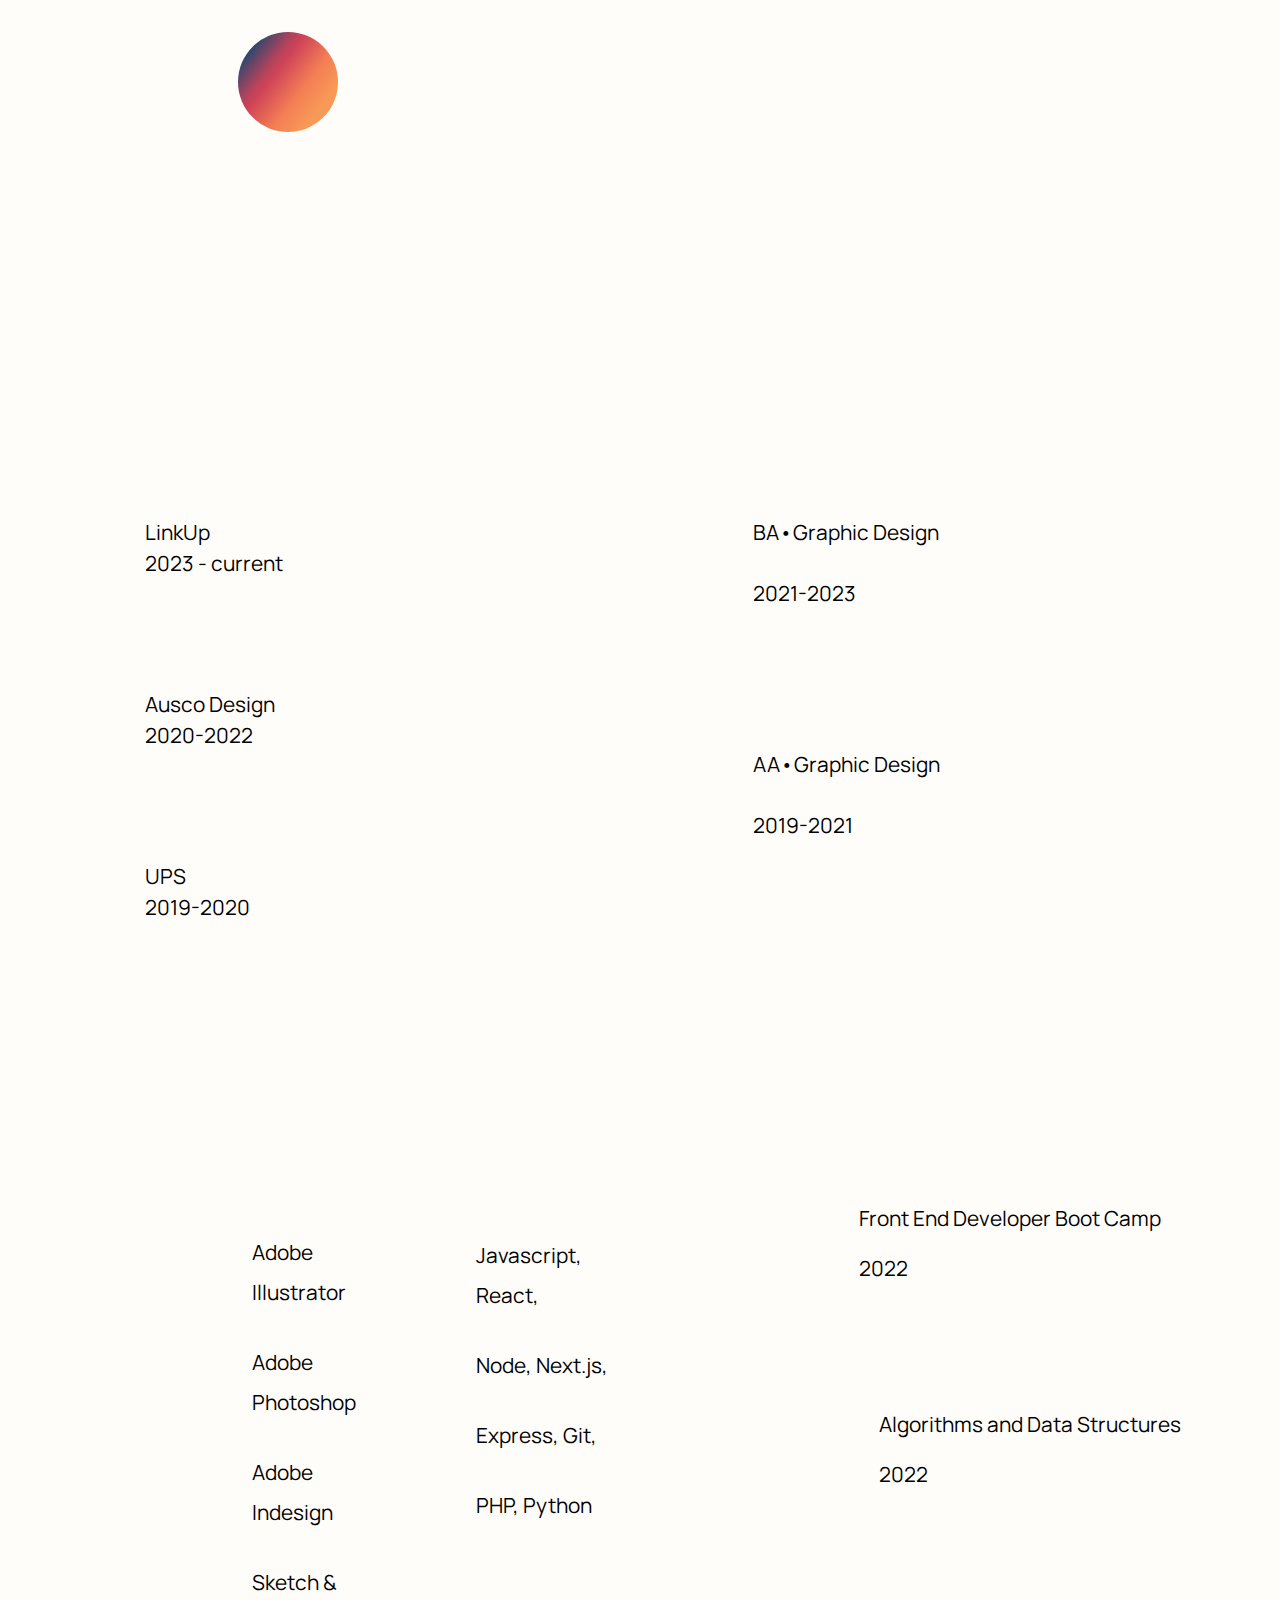
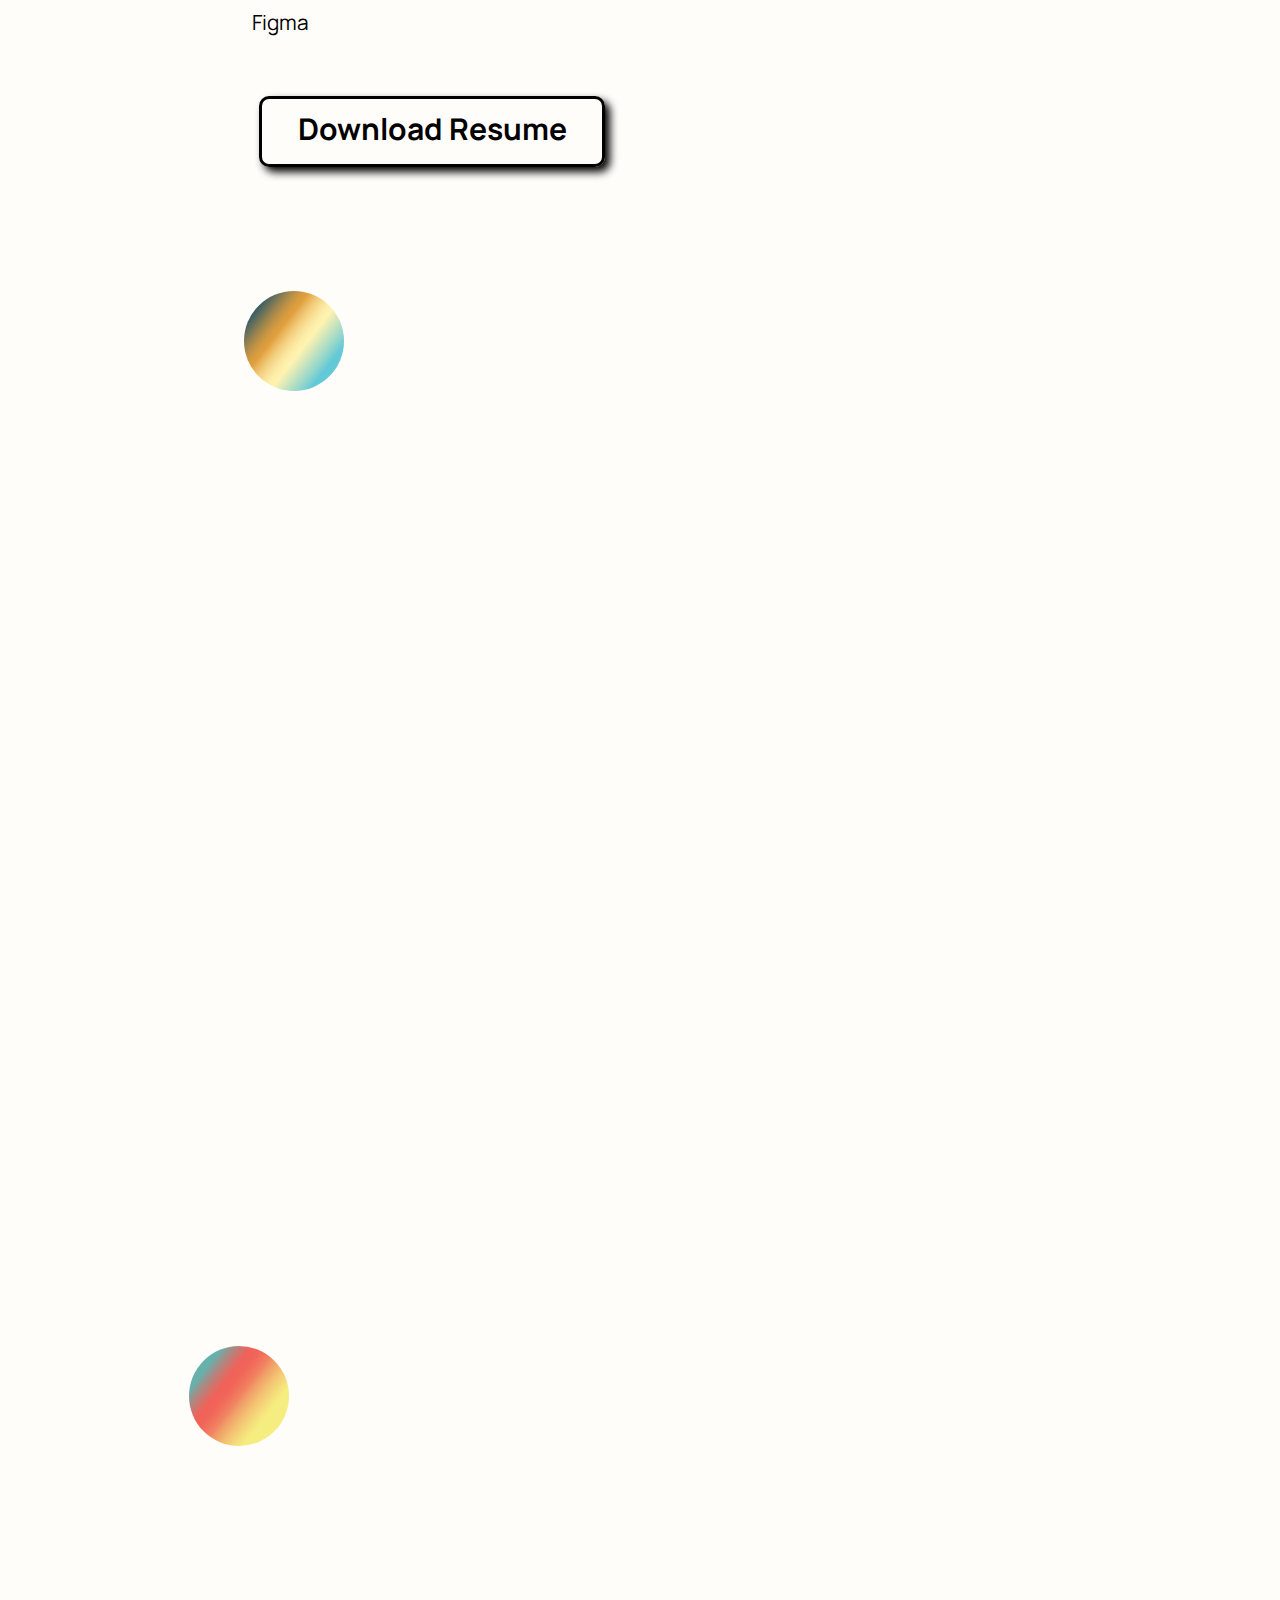
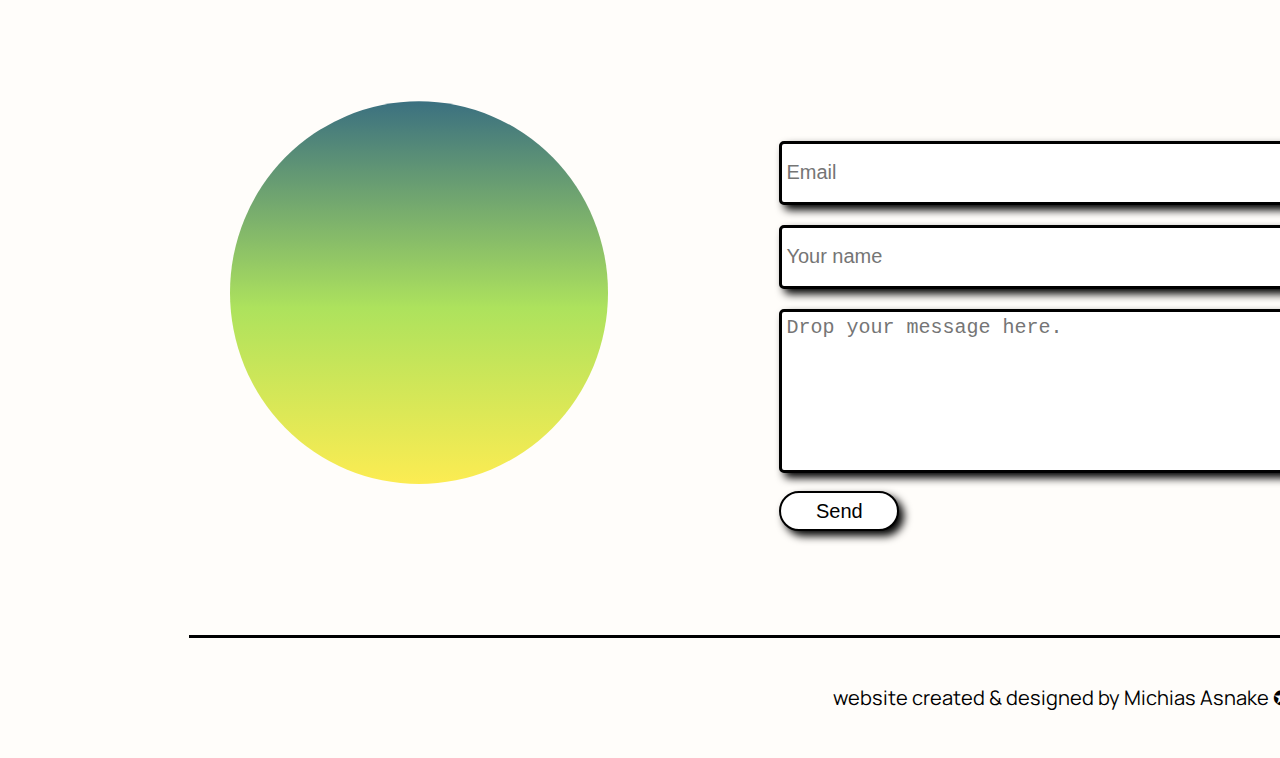
==== commit 35c68071: "Update index.html" ====
--- a/index.html
+++ b/index.html
@@ -31,7 +31,7 @@
         <div>
             
         <h1>Hey there, I'm Michias,</h1>
-            <h2> a <u>Web</u> & <u>Software Devloper</u> in <u>MPLS,MN</u>.</h2>
+            <h2> a <u>Web</u> & <u>Software Devloper</u>.</h2>
     </div>
     <div id="mainCardP">
         <h2> I specialize in creating web applications, working with data, and
@@ -102,7 +102,7 @@
     <div class="flexBox">
     <div class="workEx">
         <h2 id="resumeTitle">Recent Work Experience</h2>
-        <p>Software Engineering Internship</p>
+        <p>Web Development Internship</p>
         <small>LinkUp</small>
         <br>
         
@@ -114,6 +114,13 @@
         <br>
         
         <small>2020-2022</small>
+        <br>
+        <br>
+        <p>Graphic Designer</p>
+        <small>UPS</small>
+        <br>
+        
+        <small>2019-2020</small>
   </div>
 
     <div class="education">
@@ -175,6 +182,7 @@
         <div>
     <a href="/images/Michias Asnake Resume.pdf" download="Michias_Asnake_Resume">
     <div id="downloadResume">Download Resume</div>
+            </a>
 </div>
 
     </div>
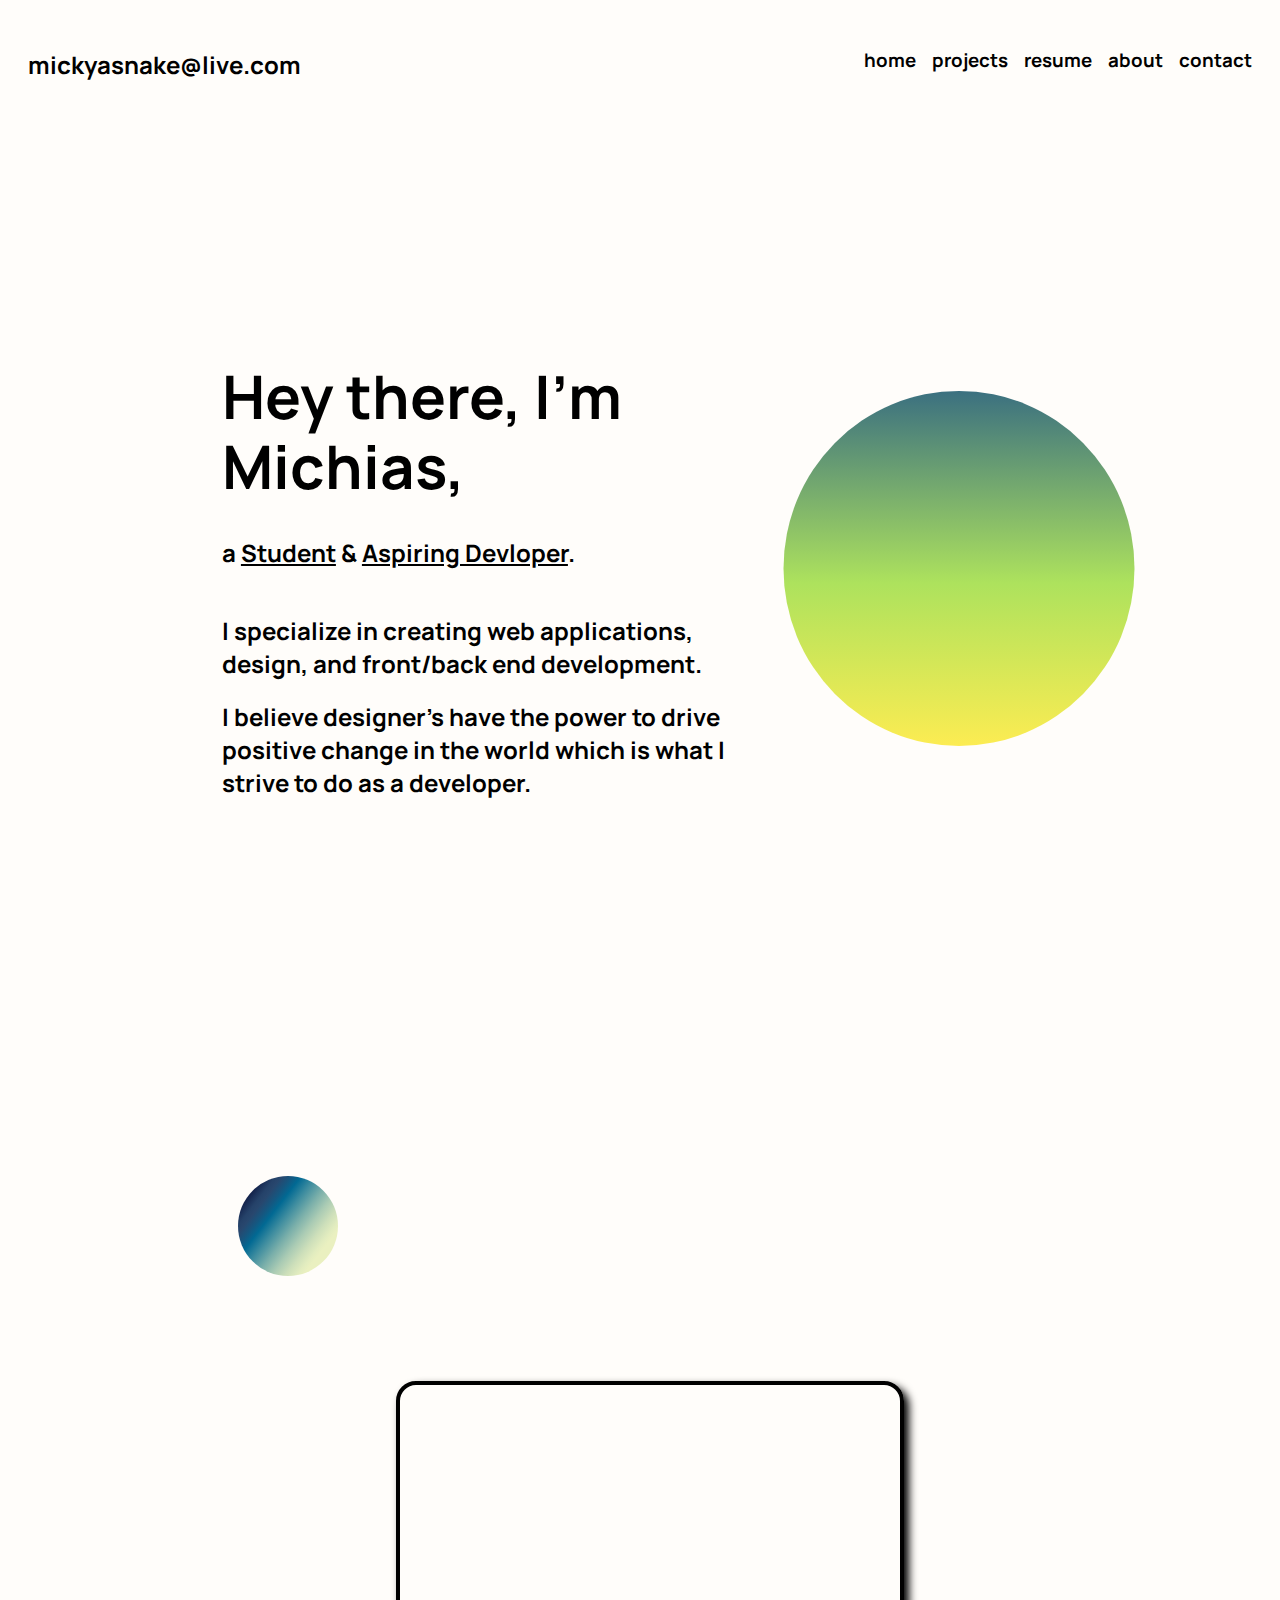
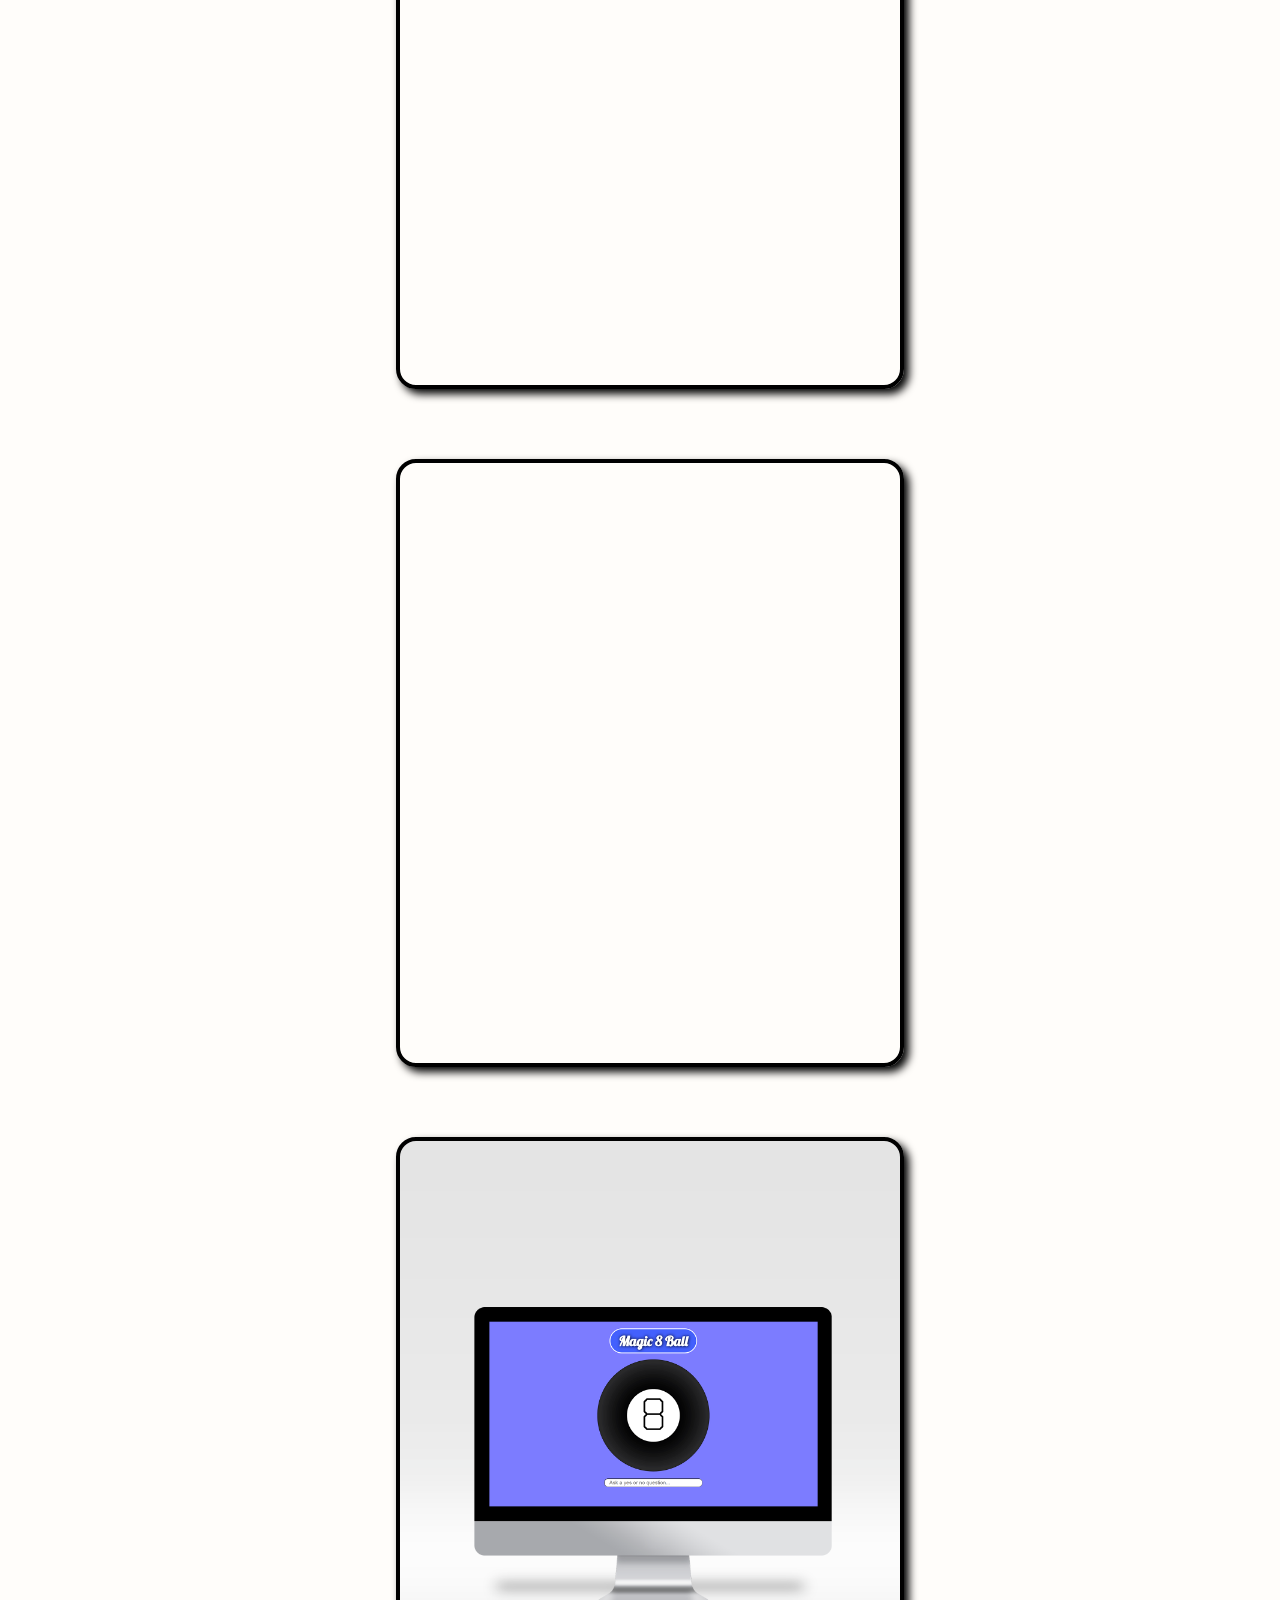
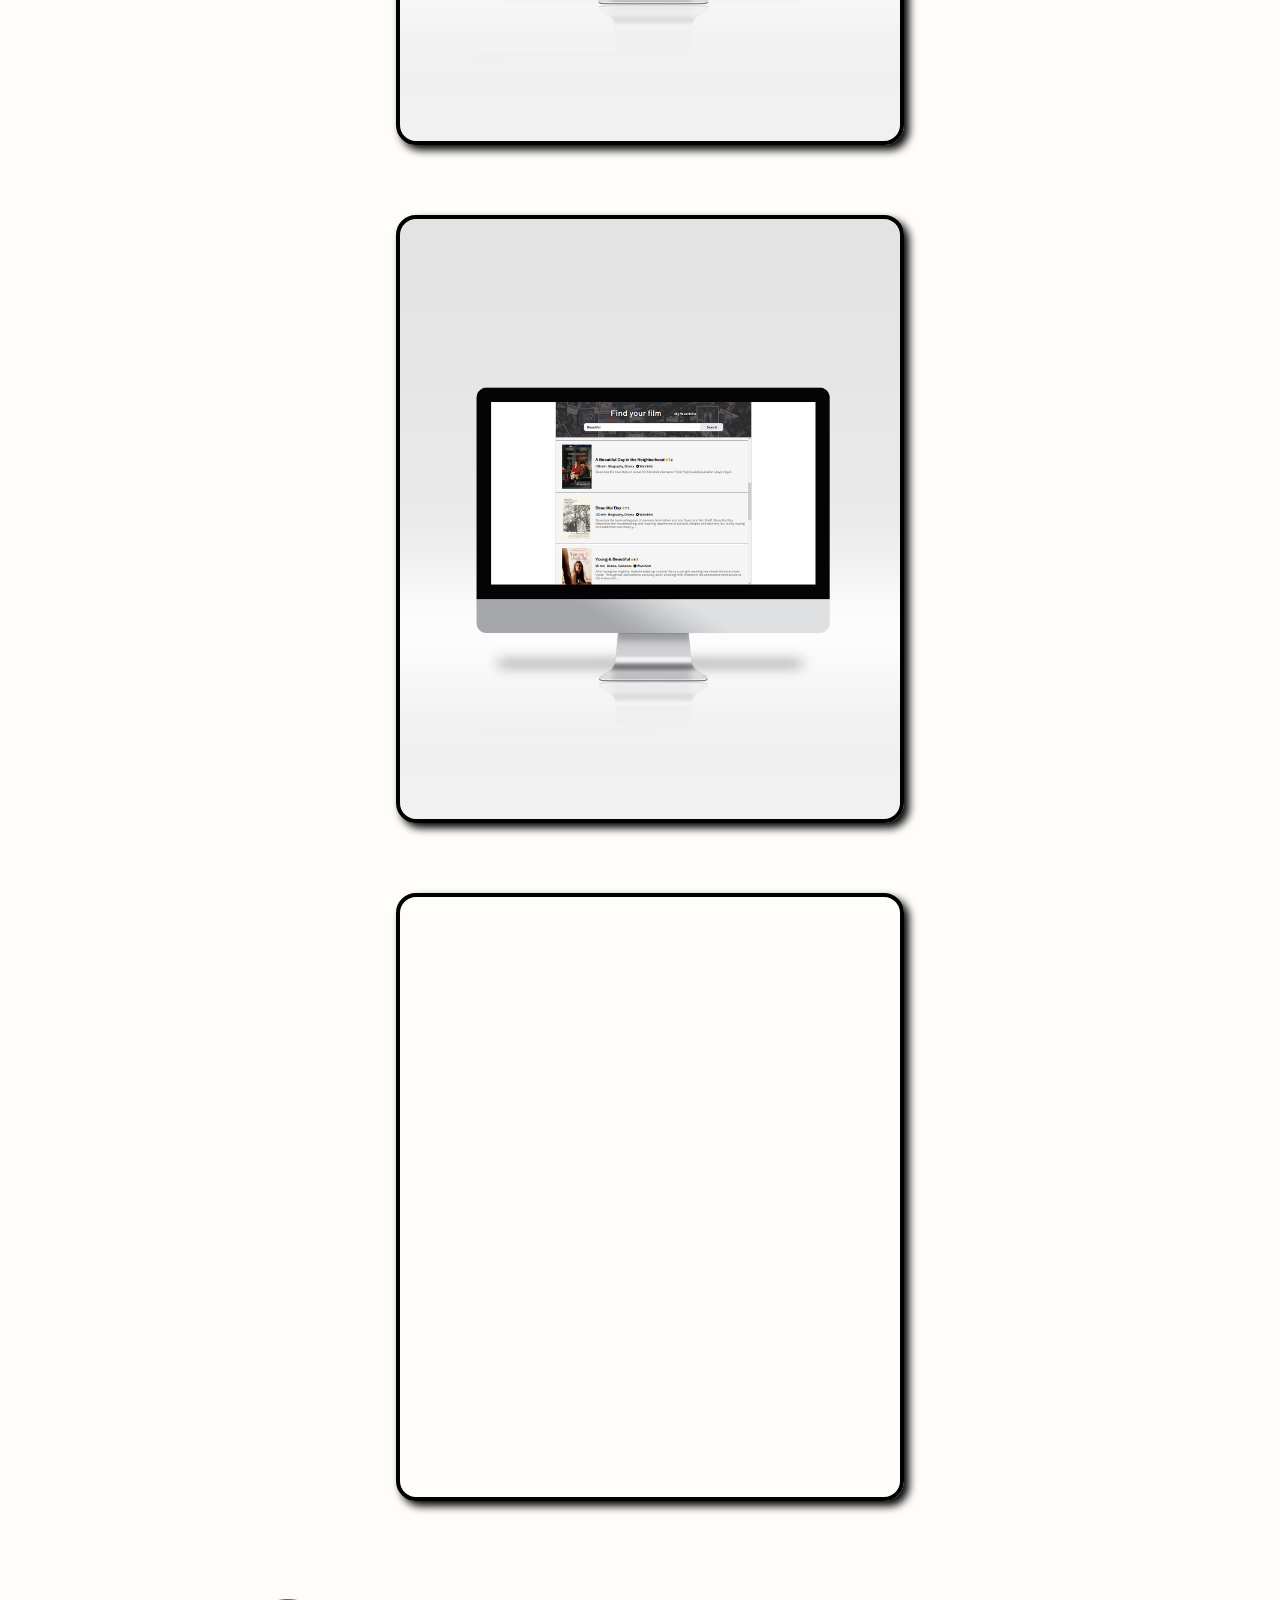
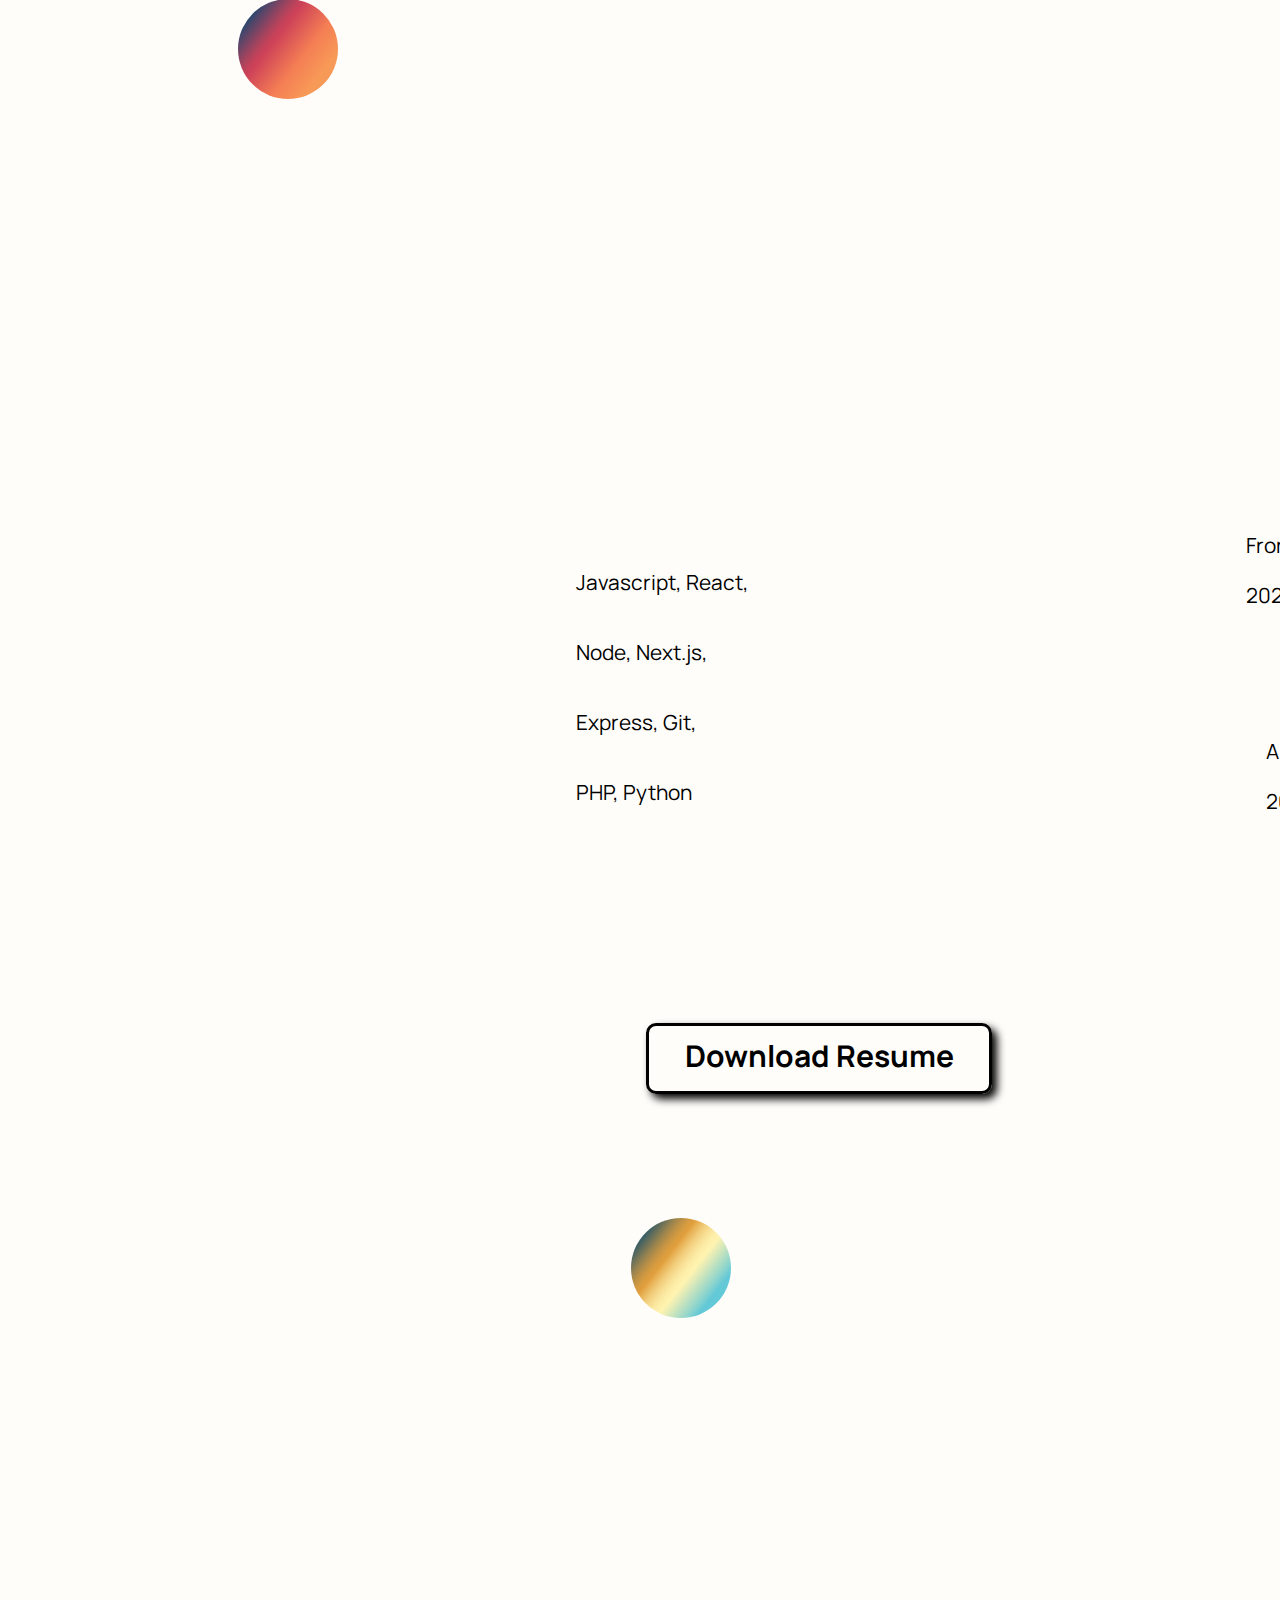
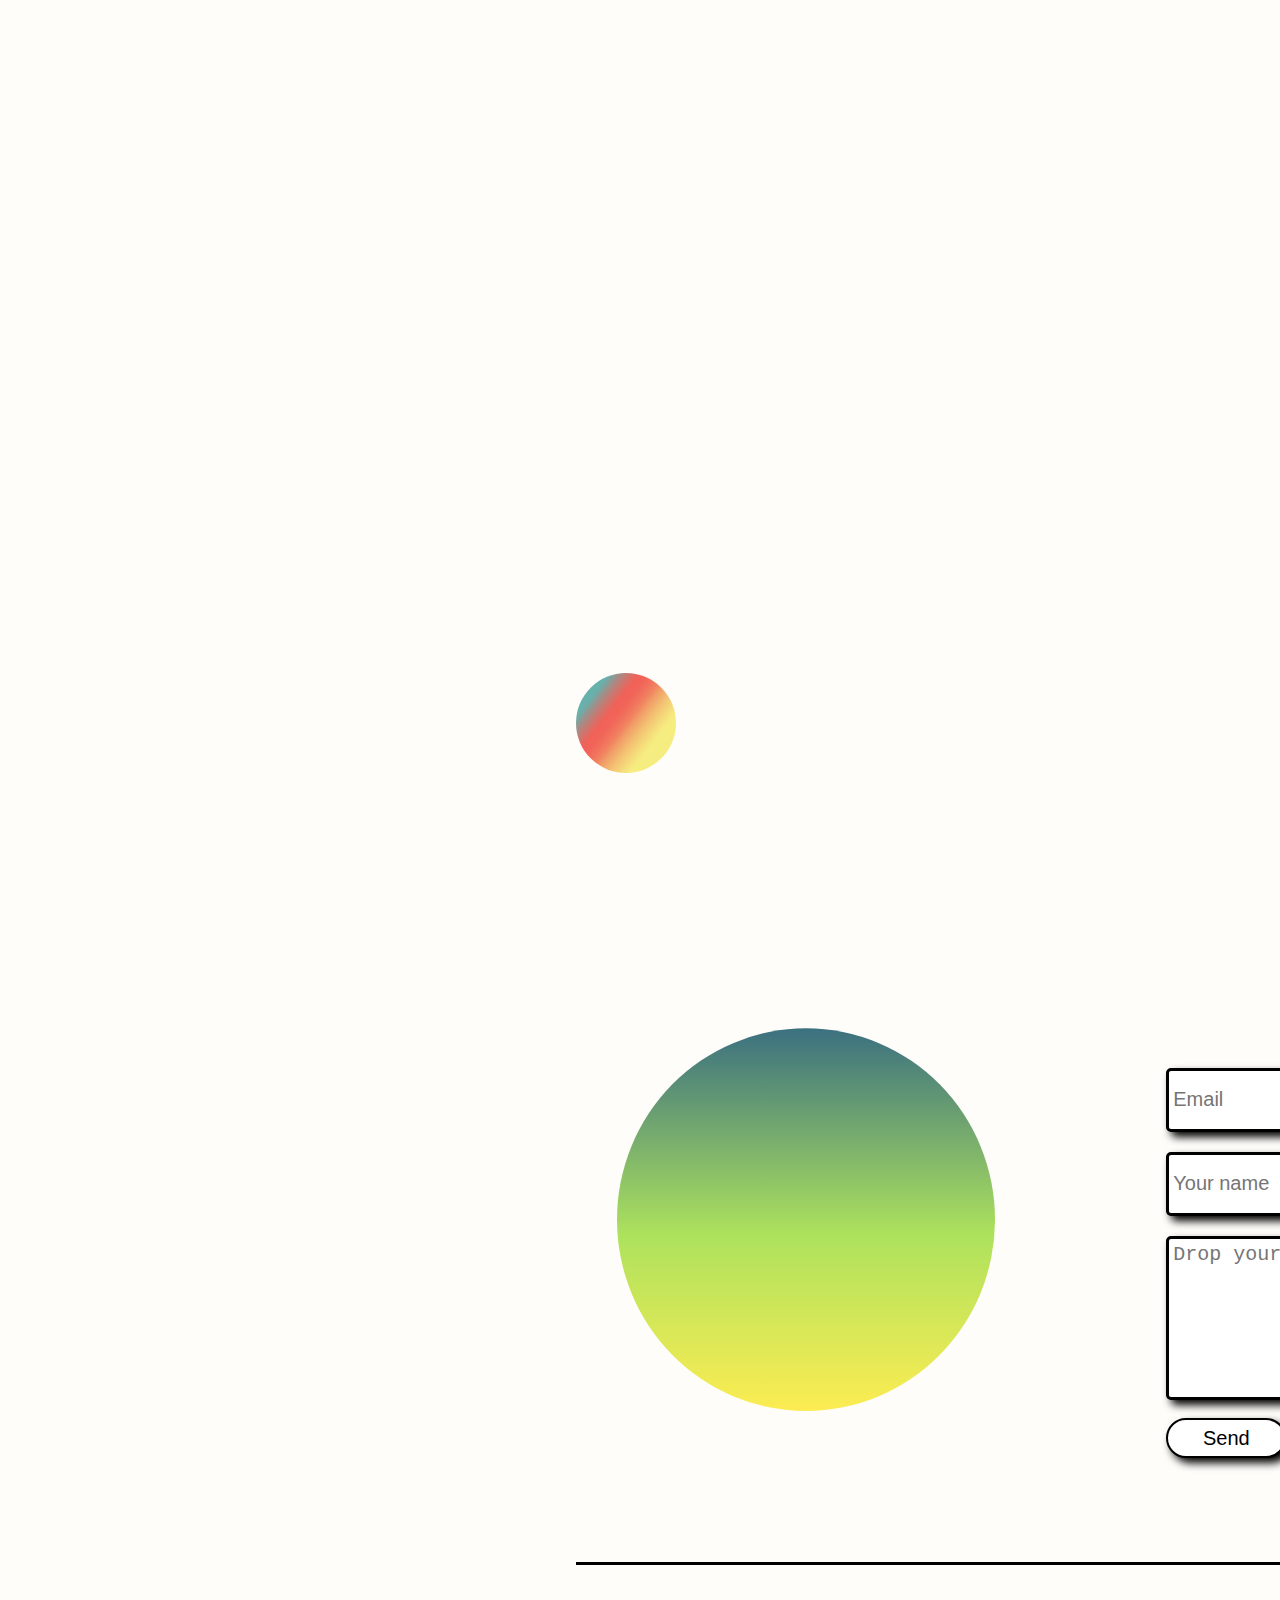
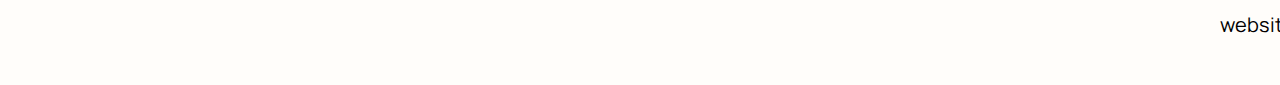
==== commit 3e919b4c: "Update index.html" ====
--- a/index.html
+++ b/index.html
@@ -31,13 +31,13 @@
         <div>
             
         <h1>Hey there, I'm Michias,</h1>
-            <h2> a <u>Web</u> & <u>Software Devloper</u>.</h2>
+            <h2> a <u>Student</u> & <u>Aspiring Devloper</u>.</h2>
     </div>
     <div id="mainCardP">
-        <h2> I specialize in creating web applications, working with data, and
+        <h2> I specialize in creating web applications, design, and
             front/back end development.
         </h2>
-        <h2> I believe developer's have the power to drive positive change 
+        <h2> I believe designer's have the power to drive positive change 
             in the world which is what I strive to do as a developer.   </h2>
     </div>
     </div>
@@ -116,12 +116,7 @@
         <small>2020-2022</small>
         <br>
         <br>
-        <p>Graphic Designer</p>
-        <small>UPS</small>
-        <br>
-        
-        <small>2019-2020</small>
-  </div>
+  
 
     <div class="education">
         <h2 id="resumeTitle">Education</h2>
